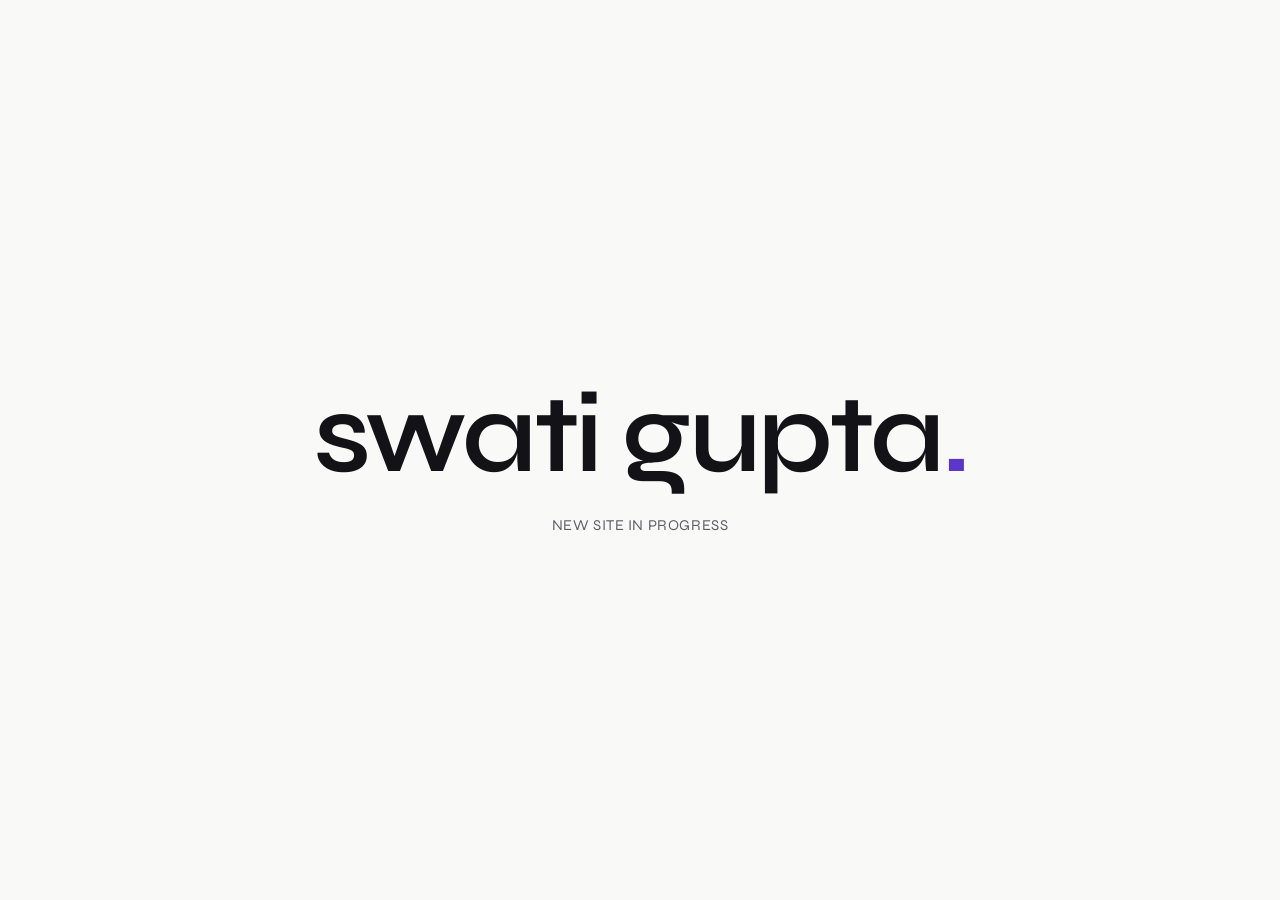
==== index.html @ a2ec3853 "Placeholder page and README Co-Authored-By: Claude Opus 5.5 <noreply@anthropic.com>" ====
<!doctype html>
<html lang="en">
<head>
<meta charset="utf-8">
<meta name="viewport" content="width=device-width,initial-scale=1">
<title>Swati Gupta</title>
<meta name="description" content="Swati Gupta: technical product marketer in New York. New site in progress.">
<link rel="preconnect" href="https://fonts.googleapis.com">
<link rel="stylesheet" href="https://fonts.googleapis.com/css2?family=Syne:wght@500;600&display=swap">
<style>
  :root { --paper: #F9F9F8; --ink: #131216; --accent: #5B36C9; --soft: #5F5D66 }
  @media (prefers-color-scheme: dark) { :root { --paper: #131216; --ink: #F3F2F6; --soft: #A9A6B3; --accent: #9C82F0 } }
  * { box-sizing: border-box }
  body { margin: 0; min-height: 100svh; display: grid; place-items: center; background: var(--paper); color: var(--ink); font-family: "Syne", "Helvetica Neue", Arial, sans-serif; padding: 16px }
  main { text-align: center }
  h1 { margin: 0; font-size: clamp(44px, 10vw, 112px); font-weight: 600; letter-spacing: -.03em; text-transform: lowercase }
  h1 span { color: var(--accent) }
  p { margin: 14px 0 0; color: var(--soft); font-size: 15px; letter-spacing: .04em; text-transform: uppercase }
</style>
</head>
<body>
<main>
  <h1>swati gupta<span>.</span></h1>
  <p>New site in progress</p>
</main>
</body>
</html>
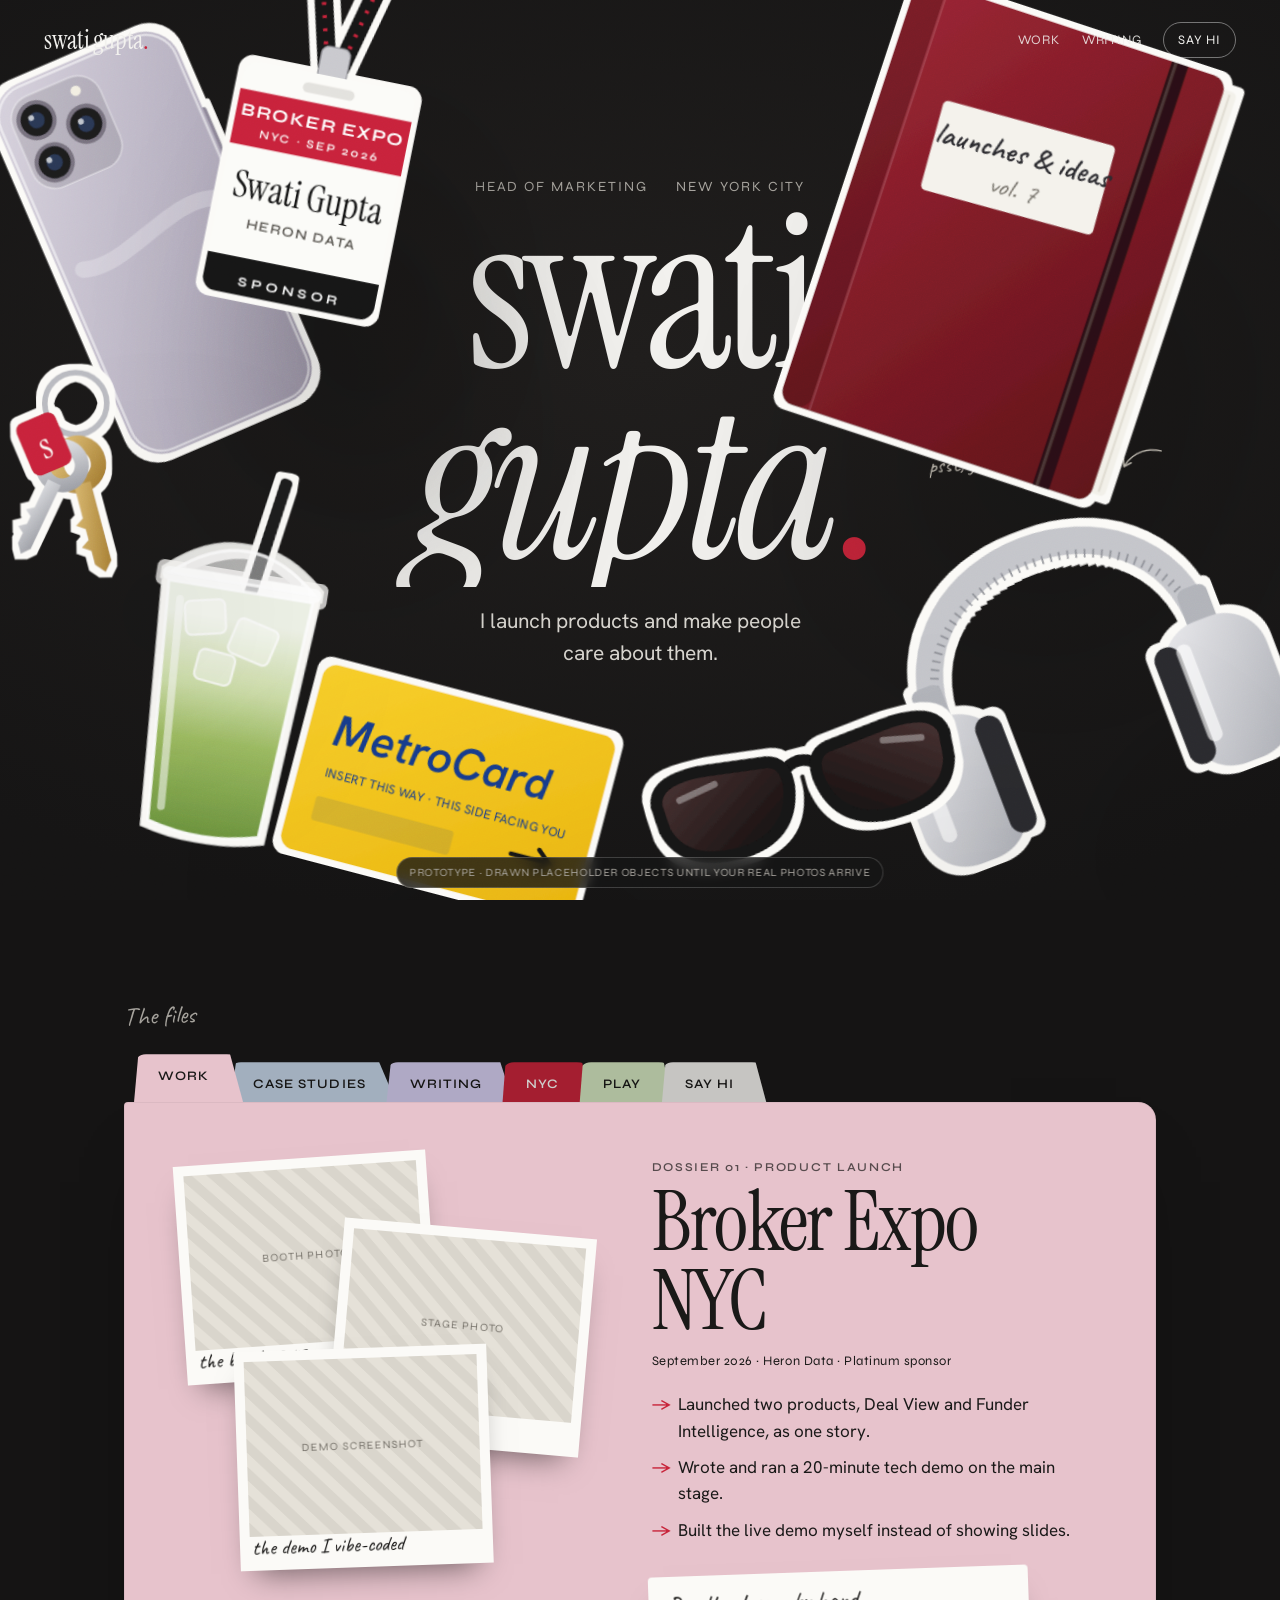
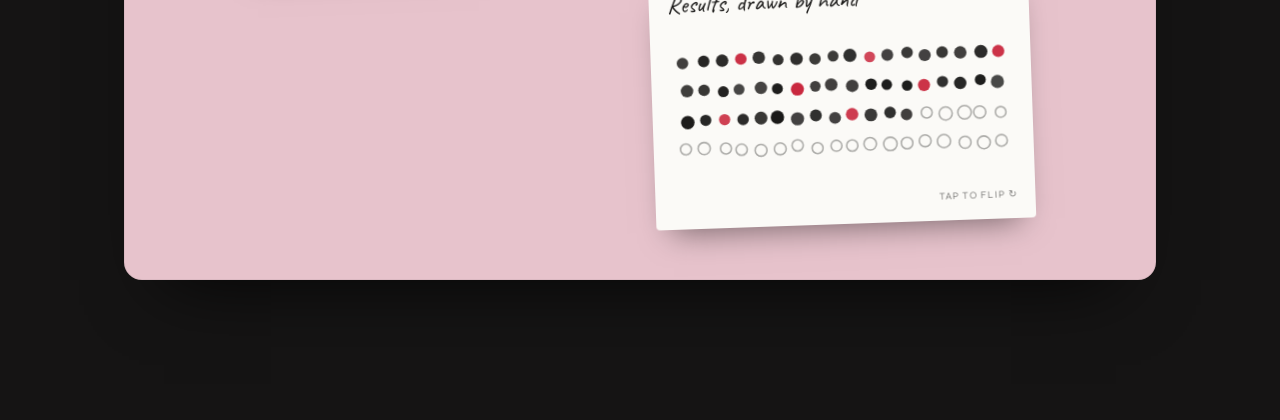
==== commit 6791ab4e: "Prototype: draggable desk of objects and folder-tab sections Co-Authored-By: Claude Opus 5.5 <norepl" ====
--- a/index.html
+++ b/index.html
@@ -2,26 +2,301 @@
 <html lang="en">
 <head>
 <meta charset="utf-8">
-<meta name="viewport" content="width=device-width,initial-scale=1">
+<meta name="viewport" content="width=device-width,initial-scale=1,viewport-fit=cover">
 <title>Swati Gupta</title>
-<meta name="description" content="Swati Gupta: technical product marketer in New York. New site in progress.">
+<meta name="description" content="Swati Gupta: Head of Marketing & Product Marketing at Heron Data, in New York.">
+<meta name="theme-color" content="#151414">
 <link rel="preconnect" href="https://fonts.googleapis.com">
-<link rel="stylesheet" href="https://fonts.googleapis.com/css2?family=Syne:wght@500;600&display=swap">
-<style>
-  :root { --paper: #F9F9F8; --ink: #131216; --accent: #5B36C9; --soft: #5F5D66 }
-  @media (prefers-color-scheme: dark) { :root { --paper: #131216; --ink: #F3F2F6; --soft: #A9A6B3; --accent: #9C82F0 } }
-  * { box-sizing: border-box }
-  body { margin: 0; min-height: 100svh; display: grid; place-items: center; background: var(--paper); color: var(--ink); font-family: "Syne", "Helvetica Neue", Arial, sans-serif; padding: 16px }
-  main { text-align: center }
-  h1 { margin: 0; font-size: clamp(44px, 10vw, 112px); font-weight: 600; letter-spacing: -.03em; text-transform: lowercase }
-  h1 span { color: var(--accent) }
-  p { margin: 14px 0 0; color: var(--soft); font-size: 15px; letter-spacing: .04em; text-transform: uppercase }
-</style>
+<link rel="preconnect" href="https://fonts.gstatic.com" crossorigin>
+<link rel="stylesheet" href="https://fonts.googleapis.com/css2?family=Instrument+Serif:ital@0;1&family=Syne:wght@500;600;700&family=Caveat:wght@500;600&family=Hanken+Grotesk:wght@400;500;600&display=swap">
+<link rel="stylesheet" href="css/site.css">
 </head>
 <body>
+
+<!-- Shared sticker outline: dilates each object's silhouette into a white border -->
+<svg width="0" height="0" style="position:absolute" aria-hidden="true">
+  <filter id="sticker" x="-15%" y="-15%" width="130%" height="130%">
+    <feMorphology in="SourceAlpha" operator="dilate" radius="4" result="grown"/>
+    <feFlood flood-color="#fbfaf7"/>
+    <feComposite in2="grown" operator="in" result="outline"/>
+    <feMerge><feMergeNode in="outline"/><feMergeNode in="SourceGraphic"/></feMerge>
+  </filter>
+</svg>
+
+<p class="proto">Prototype · drawn placeholder objects until your real photos arrive</p>
+
+<header class="top">
+  <a class="mark" href="#desk">swati gupta<span>.</span></a>
+  <nav>
+    <a href="#files" data-open="work">Work</a>
+    <a href="#files" data-open="writing">Writing</a>
+    <a href="#files" data-open="hi" class="pill">Say hi</a>
+  </nav>
+</header>
+
 <main>
-  <h1>swati gupta<span>.</span></h1>
-  <p>New site in progress</p>
+<section id="desk" class="desk" aria-label="Intro">
+  <div class="title">
+    <p class="kicker"><span>Head of Marketing</span><span>New York City</span></p>
+    <h1><span class="ln"><span>swati</span></span><span class="ln"><span>gupta<i>.</i></span></span></h1>
+    <p class="line">I launch products and make people care about them.</p>
+  </div>
+
+  <p class="hint" aria-hidden="true">psst, you can move things
+    <svg viewBox="0 0 60 40" width="46" height="30"><path d="M4 6 C 20 4, 40 10, 50 30" fill="none" stroke="currentColor" stroke-width="2" stroke-linecap="round"/><path d="M42 26 L51 32 L53 21" fill="none" stroke="currentColor" stroke-width="2" stroke-linecap="round" stroke-linejoin="round"/></svg>
+  </p>
+
+  <!-- Objects. data-d / data-m = rest position (% of desk) on desktop / phone, data-r = resting angle, data-z = parallax depth -->
+  <figure class="obj" style="--w:118px" data-d="12,27" data-m="15,21" data-r="-12" data-z=".9" data-label="camera roll: 80% booth photos">
+    <svg viewBox="-8 -8 136 260" role="img" aria-label="iPhone">
+      <defs>
+        <linearGradient id="gPhone" x1="0" y1="0" x2="1" y2="1"><stop offset="0" stop-color="#d8d3de"/><stop offset=".55" stop-color="#b9b3c3"/><stop offset="1" stop-color="#9d96a8"/></linearGradient>
+      </defs>
+      <g filter="url(#sticker)">
+        <rect x="118" y="58" width="4" height="34" rx="2" fill="#8d8698"/>
+        <rect width="120" height="244" rx="22" fill="url(#gPhone)"/>
+        <rect x="2" y="2" width="116" height="240" rx="20" fill="none" stroke="rgba(255,255,255,.55)" stroke-width="1.5"/>
+        <rect x="9" y="9" width="58" height="60" rx="15" fill="rgba(0,0,0,.1)" stroke="rgba(255,255,255,.4)"/>
+        <g fill="#1b1a1f" stroke="#78727f" stroke-width="2.5">
+          <circle cx="24" cy="25" r="11"/><circle cx="24" cy="53" r="11"/><circle cx="51" cy="39" r="11"/>
+        </g>
+        <g fill="#2b3955"><circle cx="24" cy="25" r="5"/><circle cx="24" cy="53" r="5"/><circle cx="51" cy="39" r="5"/></g>
+        <g fill="rgba(255,255,255,.7)"><circle cx="21.5" cy="22.5" r="1.8"/><circle cx="21.5" cy="50.5" r="1.8"/><circle cx="48.5" cy="36.5" r="1.8"/></g>
+        <circle cx="53" cy="18" r="3.2" fill="#f2eee2"/>
+        <path d="M14 120 C 40 130, 80 100, 106 112" stroke="rgba(255,255,255,.25)" stroke-width="10" fill="none" stroke-linecap="round"/>
+      </g>
+    </svg>
+  </figure>
+
+  <figure class="obj" style="--w:132px" data-d="25,15" data-m="47,12" data-r="-5" data-z=".6" data-label="Broker Expo NYC, Sep 2026">
+    <svg viewBox="-8 -8 156 266" role="img" aria-label="Conference badge">
+      <defs><clipPath id="cCard"><rect x="10" y="84" width="120" height="160" rx="10"/></clipPath></defs>
+      <g filter="url(#sticker)">
+        <path d="M46 0 L64 72 M94 0 L76 72" stroke="#161616" stroke-width="13" stroke-linecap="square"/>
+        <path d="M46 0 L64 72 M94 0 L76 72" stroke="#C8243A" stroke-width="3" stroke-dasharray="2 7"/>
+        <rect x="60" y="64" width="20" height="24" rx="5" fill="#c9c9ce" stroke="#9a9aa0"/>
+        <rect x="10" y="84" width="120" height="160" rx="10" fill="#fbfbf8"/>
+        <g clip-path="url(#cCard)">
+          <rect x="10" y="104" width="120" height="38" fill="#C8243A"/>
+          <rect x="10" y="218" width="120" height="26" fill="#161616"/>
+        </g>
+        <rect x="52" y="91" width="36" height="7" rx="3.5" fill="#e3e2de"/>
+        <text x="70" y="121" text-anchor="middle" font-family="Syne, sans-serif" font-weight="700" font-size="12" fill="#fff" letter-spacing="1">BROKER EXPO</text>
+        <text x="70" y="134" text-anchor="middle" font-family="Syne, sans-serif" font-weight="600" font-size="8" fill="#fff" letter-spacing="1.5">NYC · SEP 2026</text>
+        <text x="70" y="176" text-anchor="middle" font-family="Instrument Serif, serif" font-size="25" fill="#161616">Swati Gupta</text>
+        <text x="70" y="196" text-anchor="middle" font-family="Syne, sans-serif" font-weight="600" font-size="9.5" fill="#55524d" letter-spacing="1">HERON DATA</text>
+        <text x="70" y="235" text-anchor="middle" font-family="Syne, sans-serif" font-weight="700" font-size="9" fill="#fff" letter-spacing="3">SPONSOR</text>
+      </g>
+    </svg>
+  </figure>
+
+  <figure class="obj" style="--w:200px" data-d="79,27" data-m="83,24" data-r="8" data-z=".75" data-label="journal: where every launch starts">
+    <svg viewBox="-8 -8 216 276" role="img" aria-label="Journal">
+      <defs>
+        <linearGradient id="gJournal" x1="0" y1="0" x2="1" y2="1"><stop offset="0" stop-color="#9a2433"/><stop offset="1" stop-color="#5f1219"/></linearGradient>
+      </defs>
+      <g filter="url(#sticker)">
+        <rect x="182" y="6" width="16" height="248" rx="3" fill="#f3f1ea"/>
+        <g stroke="#dcd8cd" stroke-width="1"><path d="M186 8 V252 M190 8 V252 M194 8 V252"/></g>
+        <rect width="190" height="260" rx="8" fill="url(#gJournal)"/>
+        <rect width="18" height="260" rx="8" fill="rgba(0,0,0,.2)"/>
+        <rect x="18" y="0" width="1.5" height="260" fill="rgba(255,255,255,.12)"/>
+        <rect x="156" y="0" width="10" height="260" fill="#2a1013"/>
+        <rect x="157.5" y="0" width="2" height="260" fill="rgba(255,255,255,.15)"/>
+        <g transform="rotate(-3 92 86)">
+          <rect x="38" y="60" width="104" height="54" rx="3" fill="#f4f2ec"/>
+          <text x="90" y="84" text-anchor="middle" font-family="Caveat, cursive" font-weight="600" font-size="18" fill="#2b2a2f">launches &amp; ideas</text>
+          <text x="90" y="104" text-anchor="middle" font-family="Caveat, cursive" font-size="16" fill="#77736b">vol. 7</text>
+        </g>
+      </g>
+    </svg>
+  </figure>
+
+  <figure class="obj" style="--w:220px" data-d="83,72" data-m="80,83" data-r="-7" data-z=".5" data-label="podcasts on the walk to SoHo">
+    <svg viewBox="-8 -8 246 226" role="img" aria-label="Headphones">
+      <defs>
+        <linearGradient id="gCup" x1="0" y1="0" x2="1" y2="1"><stop offset="0" stop-color="#ececef"/><stop offset="1" stop-color="#a9abb2"/></linearGradient>
+      </defs>
+      <g filter="url(#sticker)">
+        <path d="M32 122 C 30 18, 198 18, 196 122" stroke="#c4c5ca" stroke-width="16" fill="none" stroke-linecap="round"/>
+        <path d="M34 120 C 34 30, 194 30, 194 120" stroke="#8e9097" stroke-width="5" fill="none" stroke-dasharray="1 4"/>
+        <rect x="22" y="98" width="18" height="30" rx="5" fill="#b1b3b9"/>
+        <rect x="188" y="98" width="18" height="30" rx="5" fill="#b1b3b9"/>
+        <rect x="0" y="118" width="62" height="88" rx="26" fill="url(#gCup)"/>
+        <rect x="166" y="118" width="62" height="88" rx="26" fill="url(#gCup)"/>
+        <rect x="50" y="126" width="16" height="72" rx="8" fill="#2b2b2f"/>
+        <rect x="162" y="126" width="16" height="72" rx="8" fill="#2b2b2f"/>
+        <rect x="10" y="128" width="9" height="60" rx="4.5" fill="rgba(255,255,255,.65)"/>
+        <rect x="176" y="128" width="9" height="60" rx="4.5" fill="rgba(255,255,255,.65)"/>
+      </g>
+    </svg>
+  </figure>
+
+  <figure class="obj" style="--w:104px" data-d="18,73" data-m="28,79" data-r="6" data-z="1" data-label="fuel. non-negotiable.">
+    <svg viewBox="-8 -8 126 256" role="img" aria-label="Iced matcha">
+      <defs>
+        <linearGradient id="gMatcha" x1="0" y1="0" x2="0" y2="1"><stop offset=".12" stop-color="#eef2e6"/><stop offset=".4" stop-color="#c9dba0"/><stop offset=".62" stop-color="#93b552"/><stop offset="1" stop-color="#5e8a2c"/></linearGradient>
+      </defs>
+      <g filter="url(#sticker)">
+        <rect x="60" y="0" width="8" height="120" rx="3" fill="#1c1c1e" transform="rotate(9 64 60)"/>
+        <path d="M8 72 Q55 30 102 72 Z" fill="rgba(255,255,255,.42)" stroke="rgba(255,255,255,.85)" stroke-width="2"/>
+        <rect x="3" y="68" width="104" height="9" rx="4.5" fill="rgba(255,255,255,.75)"/>
+        <path d="M8 77 L19 232 Q55 242 91 232 L102 77 Z" fill="url(#gMatcha)"/>
+        <g fill="rgba(255,255,255,.42)" stroke="rgba(255,255,255,.8)" stroke-width="1.5">
+          <rect x="22" y="86" width="26" height="22" rx="4" transform="rotate(-12 35 97)"/>
+          <rect x="54" y="96" width="28" height="24" rx="4" transform="rotate(14 68 108)"/>
+          <rect x="34" y="118" width="24" height="20" rx="4" transform="rotate(6 46 128)"/>
+        </g>
+        <path d="M8 77 L19 232 Q55 242 91 232 L102 77 Z" fill="rgba(255,255,255,.08)" stroke="rgba(255,255,255,.9)" stroke-width="2"/>
+        <path d="M17 88 L26 222" stroke="rgba(255,255,255,.55)" stroke-width="5" stroke-linecap="round"/>
+      </g>
+    </svg>
+  </figure>
+
+  <figure class="obj" style="--w:168px" data-d="35,88" data-m="52,90" data-r="13" data-z=".7" data-label="downtown radius only">
+    <svg viewBox="-8 -8 186 123" role="img" aria-label="MetroCard">
+      <defs><linearGradient id="gMetro" x1="0" y1="0" x2="1" y2="1"><stop offset="0" stop-color="#f8cf2a"/><stop offset="1" stop-color="#e9b40f"/></linearGradient></defs>
+      <g filter="url(#sticker)">
+        <rect width="170" height="107" rx="8" fill="url(#gMetro)"/>
+        <text x="14" y="44" font-family="Hanken Grotesk, Arial, sans-serif" font-weight="600" font-style="italic" font-size="25" fill="#123a8c">MetroCard</text>
+        <text x="15" y="62" font-family="Hanken Grotesk, Arial, sans-serif" font-size="7" fill="#123a8c" letter-spacing=".2">INSERT THIS WAY · THIS SIDE FACING YOU</text>
+        <path d="M128 78 h22 l-7 -6 M150 78 l-7 6" stroke="#161616" stroke-width="2.5" fill="none" stroke-linecap="round"/>
+        <rect x="14" y="74" width="80" height="14" rx="2" fill="rgba(18,58,140,.12)"/>
+      </g>
+    </svg>
+  </figure>
+
+  <figure class="obj" style="--w:178px" data-d="63,88" data-m="76,71" data-r="-9" data-z=".85" data-label="for 8am conference load-in">
+    <svg viewBox="-8 -8 206 88" role="img" aria-label="Sunglasses">
+      <defs><linearGradient id="gLens" x1="0" y1="0" x2="1" y2="1"><stop offset="0" stop-color="#4a3434"/><stop offset="1" stop-color="#0f0b0b"/></linearGradient></defs>
+      <g filter="url(#sticker)">
+        <path d="M84 22 Q95 12 106 22" stroke="#121212" stroke-width="7" fill="none"/>
+        <g id="lensL">
+          <path d="M8 22 Q10 6 42 9 L76 13 Q88 15 86 31 Q81 60 49 61 Q15 61 9 37 Z" fill="url(#gLens)" stroke="#121212" stroke-width="7" stroke-linejoin="round"/>
+          <path d="M22 22 L44 18" stroke="rgba(255,255,255,.35)" stroke-width="4" stroke-linecap="round"/>
+        </g>
+        <use href="#lensL" transform="translate(190 0) scale(-1 1)"/>
+      </g>
+    </svg>
+  </figure>
+
+  <figure class="obj" style="--w:92px" data-d="6,53" data-m="10,62" data-r="18" data-z=".65" data-label="always lost, always found">
+    <svg viewBox="-8 -8 116 176" role="img" aria-label="Keys">
+      <defs>
+        <linearGradient id="gBrass" x1="0" y1="0" x2="1" y2="1"><stop offset="0" stop-color="#e2c27a"/><stop offset="1" stop-color="#a57d32"/></linearGradient>
+        <linearGradient id="gSilver" x1="0" y1="0" x2="1" y2="1"><stop offset="0" stop-color="#e6e7ea"/><stop offset="1" stop-color="#9a9ca3"/></linearGradient>
+      </defs>
+      <g filter="url(#sticker)">
+        <circle cx="50" cy="28" r="22" fill="none" stroke="#b9bac0" stroke-width="4"/>
+        <g transform="rotate(-14 50 28)">
+          <circle cx="40" cy="70" r="15" fill="none" stroke="url(#gBrass)" stroke-width="11"/>
+          <path d="M34 84 h12 v58 l-6 7 -6 -7 v-10 l-6 -4 6 -4 v-8 l-6 -4 6 -4 Z" fill="url(#gBrass)"/>
+        </g>
+        <g transform="rotate(26 50 28)">
+          <circle cx="60" cy="72" r="14" fill="none" stroke="url(#gSilver)" stroke-width="10"/>
+          <path d="M55 85 h10 v50 l-5 6 -5 -6 v-8 l-5 -3 5 -4 v-6 l-5 -3 5 -4 Z" fill="url(#gSilver)"/>
+        </g>
+        <g transform="rotate(-22 30 40)">
+          <rect x="6" y="34" width="30" height="40" rx="6" fill="#C8243A"/>
+          <text x="21" y="64" text-anchor="middle" font-family="Instrument Serif, serif" font-size="26" fill="#fbfaf7">s</text>
+        </g>
+      </g>
+    </svg>
+  </figure>
+</section>
+
+<section id="files" class="files" aria-label="Work and more">
+  <div class="wrap">
+    <p class="files-kicker">The files</p>
+    <div class="tabs" role="tablist" aria-label="Sections">
+      <button role="tab" id="t-work" aria-controls="p-work" aria-selected="true" data-tab="work" style="--c:#E7C3CC">Work</button>
+      <button role="tab" id="t-cases" aria-controls="p-cases" aria-selected="false" data-tab="cases" style="--c:#C6D6E8">Case studies</button>
+      <button role="tab" id="t-writing" aria-controls="p-writing" aria-selected="false" data-tab="writing" style="--c:#D6CEF0">Writing</button>
+      <button role="tab" id="t-nyc" aria-controls="p-nyc" aria-selected="false" data-tab="nyc" style="--c:#C8243A;--t:#fbfaf7">NYC</button>
+      <button role="tab" id="t-play" aria-controls="p-play" aria-selected="false" data-tab="play" style="--c:#D3E5BF">Play</button>
+      <button role="tab" id="t-hi" aria-controls="p-hi" aria-selected="false" data-tab="hi" style="--c:#F1F0EC">Say hi</button>
+    </div>
+
+    <div class="folder" id="folder">
+      <article role="tabpanel" id="p-work" aria-labelledby="t-work" class="panel">
+        <div class="dossier">
+          <div class="polaroids">
+            <figure class="pol" style="--r:-4deg"><div class="ph">booth photo</div><figcaption>the booth, 8:47am</figcaption></figure>
+            <figure class="pol" style="--r:5deg"><div class="ph">stage photo</div><figcaption>20 minutes on stage</figcaption></figure>
+            <figure class="pol" style="--r:-2deg"><div class="ph">demo screenshot</div><figcaption>the demo I vibe-coded</figcaption></figure>
+          </div>
+          <div class="brief">
+            <p class="tagline">Dossier 01 · Product launch</p>
+            <h2>Broker Expo NYC</h2>
+            <p class="meta">September 2026 · Heron Data · Platinum sponsor</p>
+            <ul>
+              <li>Launched two products, Deal View and Funder Intelligence, as one story.</li>
+              <li>Wrote and ran a 20-minute tech demo on the main stage.</li>
+              <li>Built the live demo myself instead of showing slides.</li>
+            </ul>
+            <button class="postcard" aria-label="Flip the results postcard">
+              <span class="pc-in">
+                <span class="pc-face pc-front">
+                  <span class="pc-title">Results, drawn by hand</span>
+                  <svg viewBox="0 0 220 90" class="dots" aria-hidden="true"></svg>
+                  <span class="pc-flip">tap to flip ↻</span>
+                </span>
+                <span class="pc-face pc-back">
+                  <span class="pc-title">Legend</span>
+                  <span class="pc-copy">Each dot is one demo booked at the booth. Real numbers go here once Heron approves them (TK).</span>
+                </span>
+              </span>
+            </button>
+          </div>
+        </div>
+      </article>
+
+      <article role="tabpanel" id="p-cases" aria-labelledby="t-cases" class="panel" hidden>
+        <p class="tagline">Customer stories I wrote</p>
+        <h2>Case studies</h2>
+        <div class="cards">
+          <a class="card" href="#" aria-disabled="true"><span class="no">01</span><b>Customer TK</b><span>Headline result TK</span><em>read →</em></a>
+          <a class="card" href="#" aria-disabled="true"><span class="no">02</span><b>Customer TK</b><span>Headline result TK</span><em>read →</em></a>
+          <a class="card" href="#" aria-disabled="true"><span class="no">03</span><b>Customer TK</b><span>Headline result TK</span><em>read →</em></a>
+        </div>
+      </article>
+
+      <article role="tabpanel" id="p-writing" aria-labelledby="t-writing" class="panel" hidden>
+        <p class="tagline">Substack</p>
+        <h2>Notes from building a brand from zero</h2>
+        <p class="lede">Latest posts from swatiii.substack.com will load here automatically.</p>
+        <a class="btn" href="https://swatiii.substack.com" target="_blank" rel="noopener">Read on Substack →</a>
+      </article>
+
+      <article role="tabpanel" id="p-nyc" aria-labelledby="t-nyc" class="panel" hidden>
+        <p class="tagline">Personal texture</p>
+        <h2>My downtown, mapped</h2>
+        <p class="lede">An illustrated map of my favorite coffee and food spots goes here. Waiting on the list.</p>
+      </article>
+
+      <article role="tabpanel" id="p-play" aria-labelledby="t-play" class="panel" hidden>
+        <p class="tagline">Mini game</p>
+        <h2>Matcha Run</h2>
+        <p class="lede">Catch the matcha. Dodge "synergy," "leverage," pigeons, and the occasional em-dash. Coming next.</p>
+      </article>
+
+      <article role="tabpanel" id="p-hi" aria-labelledby="t-hi" class="panel" hidden>
+        <p class="tagline">Contact</p>
+        <h2>Say hi</h2>
+        <p class="lede">Hiring a Head of Marketing, or want to talk launches, brand, or NYC coffee? Email me.</p>
+        <p class="links">
+          <a class="btn" href="mailto:gupta71swati@gmail.com">gupta71swati@gmail.com</a>
+          <a href="https://www.linkedin.com/in/swati-gupta1" target="_blank" rel="noopener">LinkedIn</a>
+          <a href="https://swatiii.substack.com" target="_blank" rel="noopener">Substack</a>
+          <a href="https://x.com/swatiiidotcom" target="_blank" rel="noopener">X</a>
+        </p>
+      </article>
+    </div>
+  </div>
+</section>
 </main>
+
+<script src="js/desk.js"></script>
+<script src="js/files.js"></script>
 </body>
 </html>
--- a/css/site.css
+++ b/css/site.css
@@ -0,0 +1,135 @@
+/* swatigupta.info: the desk (objects you can move) + the files (folder-tab sections) */
+:root {
+  --desk: #151414;
+  --ink: #f2f1ee;
+  --muted: #a5a29c;
+  --paper: #f4f3ef;
+  --type: #1a1918;
+  --cherry: #c8243a;
+  --serif: "Instrument Serif", "Times New Roman", serif;
+  --caps: "Syne", "Helvetica Neue", Arial, sans-serif;
+  --hand: "Caveat", "Comic Sans MS", cursive;
+  --text: "Hanken Grotesk", "Helvetica Neue", Arial, sans-serif;
+  --k: 1; /* object scale; smaller on phones */
+  color-scheme: dark;
+}
+@media (max-width: 760px) { :root { --k: .62 } }
+
+* { box-sizing: border-box }
+html { scroll-behavior: smooth }
+body { margin: 0; background: var(--desk); color: var(--ink); font-family: var(--text); font-size: 17px; line-height: 1.55; -webkit-font-smoothing: antialiased; overflow-x: hidden }
+a { color: inherit }
+
+/* paper grain over everything */
+body::after { content: ""; position: fixed; inset: 0; pointer-events: none; z-index: 100; opacity: .09; mix-blend-mode: overlay;
+  background-image: url("data:image/svg+xml;utf8,<svg xmlns='http://www.w3.org/2000/svg' width='160' height='160'><filter id='n'><feTurbulence type='fractalNoise' baseFrequency='.85' numOctaves='3' stitchTiles='stitch'/></filter><rect width='100%' height='100%' filter='url(%23n)'/></svg>") }
+
+.proto { position: fixed; left: 50%; bottom: calc(12px + env(safe-area-inset-bottom, 0px)); transform: translateX(-50%); z-index: 60; margin: 0; font-family: var(--caps); font-size: 11px; letter-spacing: .06em; text-transform: uppercase; background: rgba(21,20,20,.8); border: 1px solid rgba(255,255,255,.18); padding: 6px 12px; border-radius: 999px; color: var(--muted); white-space: nowrap; backdrop-filter: blur(6px) }
+
+/* ---------- header ---------- */
+.top { position: absolute; top: 0; left: 0; right: 0; z-index: 30; display: flex; justify-content: space-between; align-items: center; padding: 20px clamp(16px, 4vw, 44px); pointer-events: none }
+.top > * { pointer-events: auto }
+.mark { font-family: var(--serif); font-size: 26px; text-decoration: none; letter-spacing: -.01em }
+.mark span, h1 i { color: var(--cherry); font-style: normal }
+.top nav { display: flex; gap: 22px; align-items: center; font-family: var(--caps); font-size: 13px; letter-spacing: .06em; text-transform: uppercase }
+.top nav a { text-decoration: none; opacity: .85 }
+.top nav a:hover { opacity: 1 }
+.top nav a.pill { border: 1px solid rgba(255,255,255,.4); padding: 7px 14px; border-radius: 999px; opacity: 1 }
+.top nav a.pill:hover { background: var(--ink); color: var(--desk) }
+@media (max-width: 560px) { .top nav a:not(.pill) { display: none } }
+
+/* ---------- the desk ---------- */
+.desk { position: relative; height: 100vh; height: 100svh; min-height: 600px; overflow: hidden; touch-action: pan-y;
+  background: radial-gradient(120% 90% at 50% 40%, #1f1d1c 0%, var(--desk) 70%) }
+.title { position: absolute; left: 50%; top: 47%; transform: translate(-50%, -50%); text-align: center; width: min(92vw, 1100px); pointer-events: none; z-index: 1 }
+.kicker { display: flex; justify-content: center; gap: 28px; margin: 0 0 6px; font-family: var(--caps); font-size: clamp(11px, 1.2vw, 14px); letter-spacing: .14em; text-transform: uppercase; color: var(--muted) }
+h1 { margin: 0; font-family: var(--serif); font-weight: 400; font-size: clamp(84px, 17vw, 250px); line-height: .82; letter-spacing: -.035em }
+h1 .ln { display: block; overflow: hidden; padding: 0 .04em .06em }
+h1 .ln > span { display: inline-block; animation: rise 1.3s cubic-bezier(.16,1,.3,1) both }
+h1 .ln:nth-child(2) > span { animation-delay: .12s; font-style: italic }
+@keyframes rise { from { transform: translateY(105%) } to { transform: none } }
+.line { margin: 18px auto 0; max-width: 30ch; font-size: clamp(17px, 1.8vw, 21px); color: #d8d5cf; animation: fade 1s ease .7s both }
+@keyframes fade { from { opacity: 0; transform: translateY(8px) } to { opacity: 1; transform: none } }
+
+.hint { position: absolute; z-index: 2; right: clamp(16px, 9vw, 140px); top: 49%; margin: 0; font-family: var(--hand); font-size: 22px; color: #e9e3d6; display: flex; align-items: flex-start; gap: 4px; transform: rotate(-4deg); opacity: 0; transition: opacity .6s ease; pointer-events: none }
+.hint.on { opacity: .9 }
+.hint svg { transform: scaleX(-1) rotate(-10deg) translateY(10px) }
+@media (max-width: 760px) { .hint { right: auto; left: 42%; top: 66%; transform: translateX(-50%) rotate(-3deg) } .hint svg { display: none } }
+
+/* objects: JS sets transform + shadow vars every frame */
+.obj { position: absolute; left: 0; top: 0; margin: 0; width: calc(var(--w) * var(--k)); z-index: 5; cursor: grab; user-select: none; -webkit-user-select: none; touch-action: none; opacity: 0; will-change: transform;
+  --sx: 6px; --sy: 10px; --sb: 8px; --so: .45 }
+.obj.in { opacity: 1 }
+.obj.held { cursor: grabbing }
+.obj svg { display: block; width: 100%; height: auto; overflow: visible; filter: drop-shadow(var(--sx) var(--sy) var(--sb) rgba(0,0,0,var(--so))); transition: transform .35s cubic-bezier(.16,1,.3,1); transform: perspective(600px) rotateX(var(--tx, 0deg)) rotateY(var(--ty, 0deg)) }
+.obj:focus-visible { outline: 2px dashed var(--ink); outline-offset: 6px }
+.tag { position: absolute; left: 50%; bottom: 100%; margin-bottom: 6px; font-family: var(--hand); font-size: 21px; line-height: 1.1; color: var(--type); background: var(--paper); padding: 4px 10px 5px; border-radius: 3px; white-space: nowrap; pointer-events: none; opacity: 0; transform: translate(-50%, 6px) rotate(-3deg); transition: opacity .25s, transform .3s cubic-bezier(.16,1,.3,1); box-shadow: 0 6px 14px -6px rgba(0,0,0,.5) }
+.obj.show .tag { opacity: 1; transform: translate(-50%, 0) rotate(-3deg) }
+
+/* ---------- the files ---------- */
+.files { position: relative; padding: clamp(48px, 8vw, 96px) 0 clamp(90px, 12vw, 140px); background: var(--desk) }
+.wrap { max-width: 1120px; margin: 0 auto; padding-inline: clamp(16px, 4vw, 44px) }
+.files-kicker { margin: 0 0 18px; font-family: var(--hand); font-size: 26px; color: var(--muted); transform: rotate(-2deg); display: inline-block }
+
+.tabs { display: flex; gap: 0; padding-left: 10px; overflow-x: auto; scrollbar-width: none; position: relative; z-index: 2 }
+.tabs::-webkit-scrollbar { display: none }
+.tabs button { all: unset; cursor: pointer; flex: none; position: relative; margin-right: -14px; padding: 12px 34px 16px 24px; background: var(--c); color: var(--t, var(--type)); font-family: var(--caps); font-size: 13px; font-weight: 600; letter-spacing: .08em; text-transform: uppercase; border-radius: 12px 16px 0 0; clip-path: polygon(0 100%, 4% 0, 88% 0, 100% 100%); transform: translateY(8px); transition: transform .35s cubic-bezier(.16,1,.3,1), filter .2s; filter: brightness(.82) }
+.tabs button:hover { transform: translateY(2px); filter: brightness(.95) }
+.tabs button[aria-selected="true"] { transform: translateY(0); filter: none; z-index: 3 }
+.tabs button:focus-visible { outline: 2px dashed var(--ink); outline-offset: -6px }
+
+.folder { position: relative; background: var(--c, #E7C3CC); color: var(--t, var(--type)); border-radius: 4px 18px 18px 18px; padding: clamp(24px, 5vw, 56px); min-height: 460px; box-shadow: 0 40px 70px -40px rgba(0,0,0,.8), 0 0 0 1px rgba(0,0,0,.05) inset; transition: background .4s ease }
+.folder::before, .folder::after { content: ""; position: absolute; left: 12px; right: 12px; height: 18px; border-radius: 0 0 18px 18px; bottom: -10px; background: var(--c, #E7C3CC); filter: brightness(.7); z-index: -1 }
+.folder::after { left: 26px; right: 26px; bottom: -20px; filter: brightness(.5); z-index: -2 }
+.panel { animation: slide .5s cubic-bezier(.16,1,.3,1) both }
+@keyframes slide { from { opacity: 0; transform: translateY(18px) } to { opacity: 1; transform: none } }
+.tagline { margin: 0 0 6px; font-family: var(--caps); font-size: 12px; font-weight: 600; letter-spacing: .14em; text-transform: uppercase; opacity: .7 }
+.panel h2 { margin: 0; font-family: var(--serif); font-weight: 400; font-size: clamp(44px, 6.5vw, 84px); line-height: .95; letter-spacing: -.02em }
+.lede { max-width: 46ch; font-size: 19px; margin: 18px 0 0 }
+.btn { display: inline-block; margin-top: 22px; background: var(--type); color: var(--paper); text-decoration: none; font-weight: 600; padding: 12px 20px; border-radius: 999px; transition: transform .2s }
+.btn:hover { transform: translateY(-2px) }
+.links { display: flex; flex-wrap: wrap; gap: 10px 22px; align-items: center }
+.links a:not(.btn) { margin-top: 22px; font-weight: 600 }
+
+/* dossier */
+.dossier { display: grid; grid-template-columns: 1fr 1.1fr; gap: clamp(28px, 5vw, 64px); align-items: start }
+@media (max-width: 820px) { .dossier { grid-template-columns: 1fr } }
+.polaroids { position: relative; min-height: 380px }
+.pol { position: absolute; margin: 0; width: 62%; background: #fbfaf7; padding: 10px 10px 34px; box-shadow: 0 18px 30px -16px rgba(0,0,0,.55); transform: rotate(var(--r)); transition: transform .4s cubic-bezier(.16,1,.3,1) }
+.pol:nth-child(1) { left: 0; top: 0 }
+.pol:nth-child(2) { right: 0; top: 70px }
+.pol:nth-child(3) { left: 14%; top: 190px }
+.pol:hover { transform: rotate(0) scale(1.04); z-index: 3 }
+.pol .ph { aspect-ratio: 4/3; background: repeating-linear-gradient(45deg, #d9d5cc 0 10px, #e5e1d8 10px 20px); display: grid; place-items: center; font-family: var(--caps); font-size: 11px; letter-spacing: .1em; text-transform: uppercase; color: #77736b }
+.pol figcaption { position: absolute; left: 12px; bottom: 6px; font-family: var(--hand); font-size: 21px; color: var(--type) }
+.meta { margin: 10px 0 0; font-family: var(--caps); font-size: 13px; letter-spacing: .04em }
+.brief ul { margin: 20px 0 0; padding: 0; list-style: none; display: grid; gap: 10px }
+.brief li { padding-left: 26px; position: relative }
+.brief li::before { content: "→"; position: absolute; left: 0; color: var(--cherry); font-weight: 600 }
+
+/* flippable Dear Data postcard */
+.postcard { all: unset; cursor: pointer; display: block; margin-top: 28px; width: min(100%, 380px); aspect-ratio: 3/2; perspective: 900px; transform: rotate(-2deg) }
+.postcard:focus-visible { outline: 2px dashed var(--type); outline-offset: 6px }
+.pc-in { position: relative; display: block; width: 100%; height: 100%; transform-style: preserve-3d; transition: transform .8s cubic-bezier(.3,1.4,.4,1) }
+.postcard.flipped .pc-in { transform: rotateY(180deg) }
+.pc-face { position: absolute; inset: 0; backface-visibility: hidden; -webkit-backface-visibility: hidden; background: #fbfaf7; border-radius: 4px; padding: 16px 18px; display: flex; flex-direction: column; box-shadow: 0 18px 30px -16px rgba(0,0,0,.5); color: var(--type) }
+.pc-back { transform: rotateY(180deg); background-image: linear-gradient(90deg, transparent calc(50% - .5px), #d6d2c8 calc(50% - .5px), #d6d2c8 calc(50% + .5px), transparent calc(50% + .5px)) }
+.pc-title { font-family: var(--hand); font-size: 24px; line-height: 1 }
+.pc-copy { margin-top: 10px; max-width: 46%; font-family: var(--hand); font-size: 19px; line-height: 1.15 }
+.dots { flex: 1; width: 100%; margin-top: 6px }
+.pc-flip { align-self: flex-end; font-family: var(--caps); font-size: 10px; letter-spacing: .1em; text-transform: uppercase; opacity: .55 }
+
+/* case study cards */
+.cards { display: grid; grid-template-columns: repeat(3, 1fr); gap: 18px; margin-top: 30px }
+@media (max-width: 820px) { .cards { grid-template-columns: 1fr } }
+.card { background: #fbfaf7; color: var(--type); text-decoration: none; padding: 20px; border-radius: 4px; display: grid; gap: 6px; box-shadow: 0 16px 26px -18px rgba(0,0,0,.5); transition: transform .3s cubic-bezier(.16,1,.3,1) }
+.card:nth-child(odd) { transform: rotate(-1.2deg) } .card:nth-child(even) { transform: rotate(1deg) }
+.card:hover { transform: rotate(0) translateY(-4px) }
+.card .no { font-family: var(--caps); font-size: 11px; letter-spacing: .14em; opacity: .55 }
+.card b { font-family: var(--serif); font-weight: 400; font-size: 30px; line-height: 1 }
+.card em { font-family: var(--hand); font-style: normal; font-size: 20px; color: var(--cherry) }
+
+@media (prefers-reduced-motion: reduce) {
+  *, *::before, *::after { animation: none !important; transition: none !important }
+  html { scroll-behavior: auto }
+}
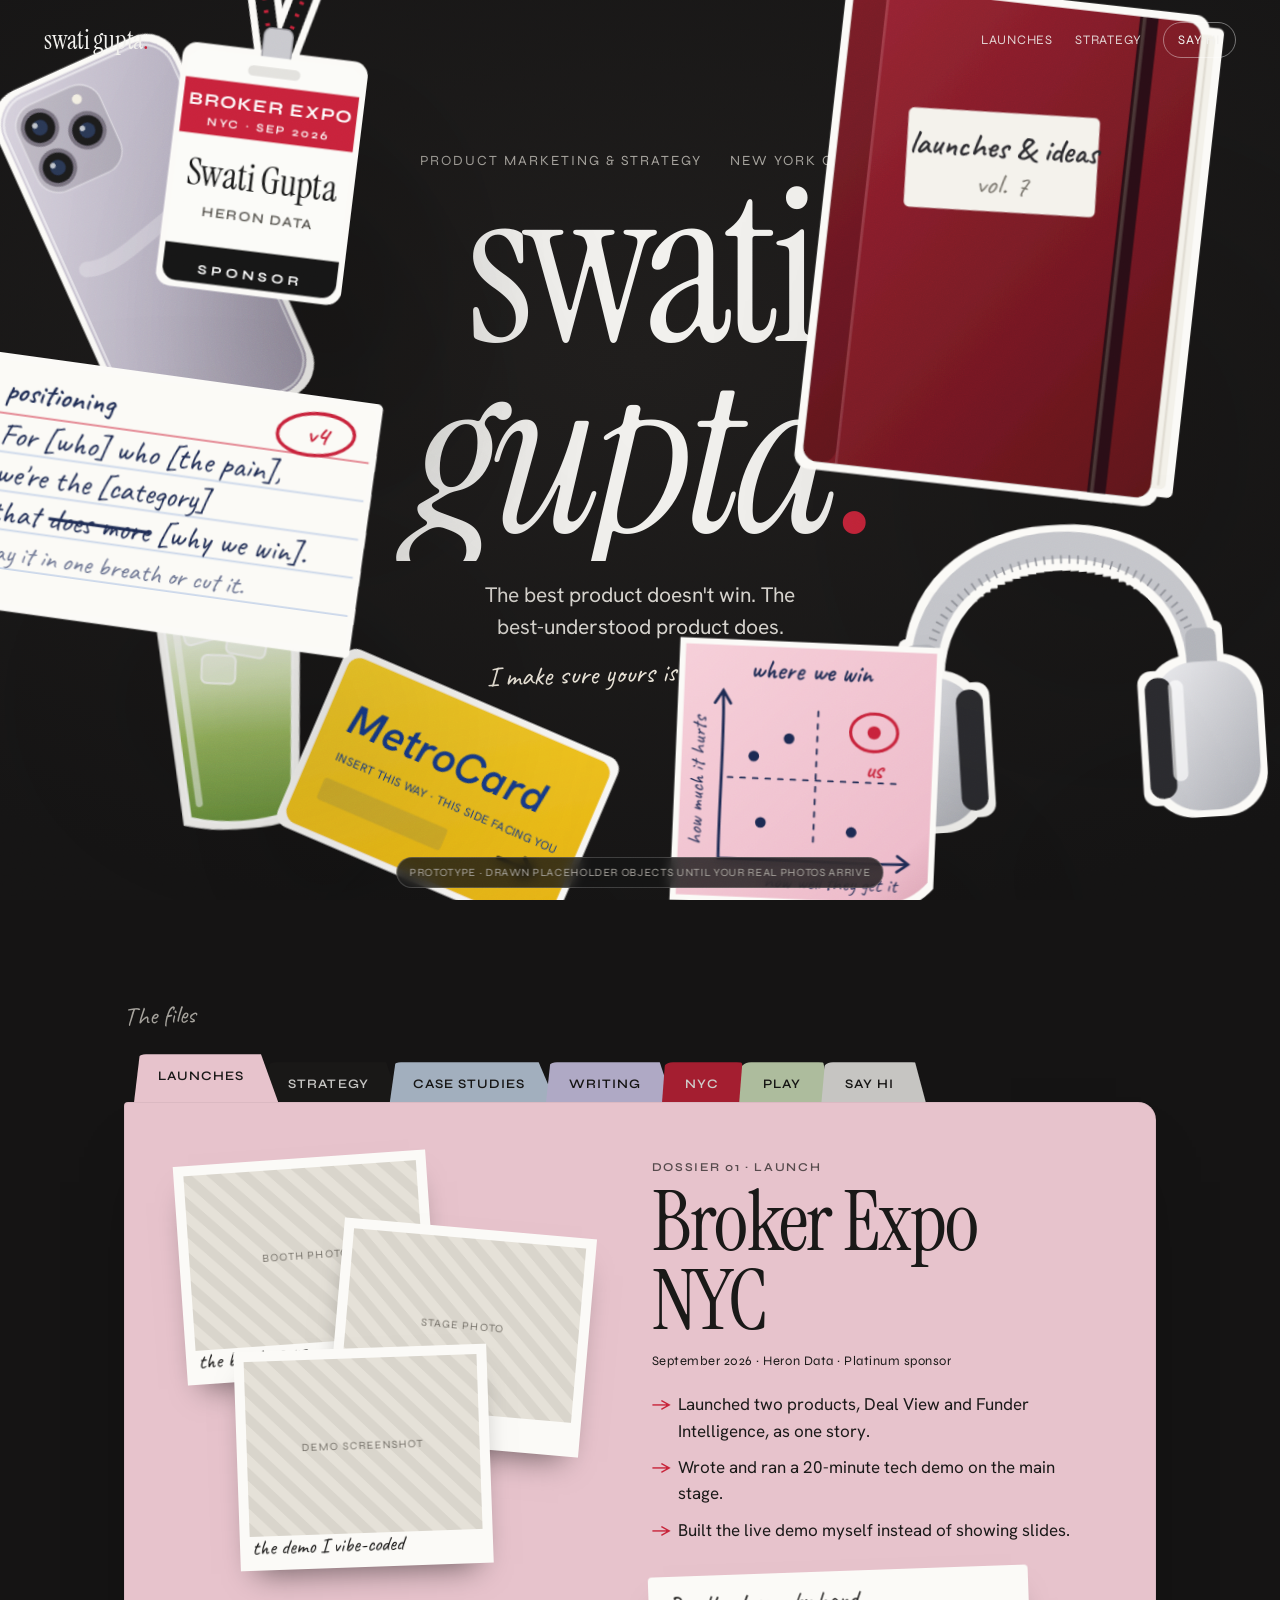
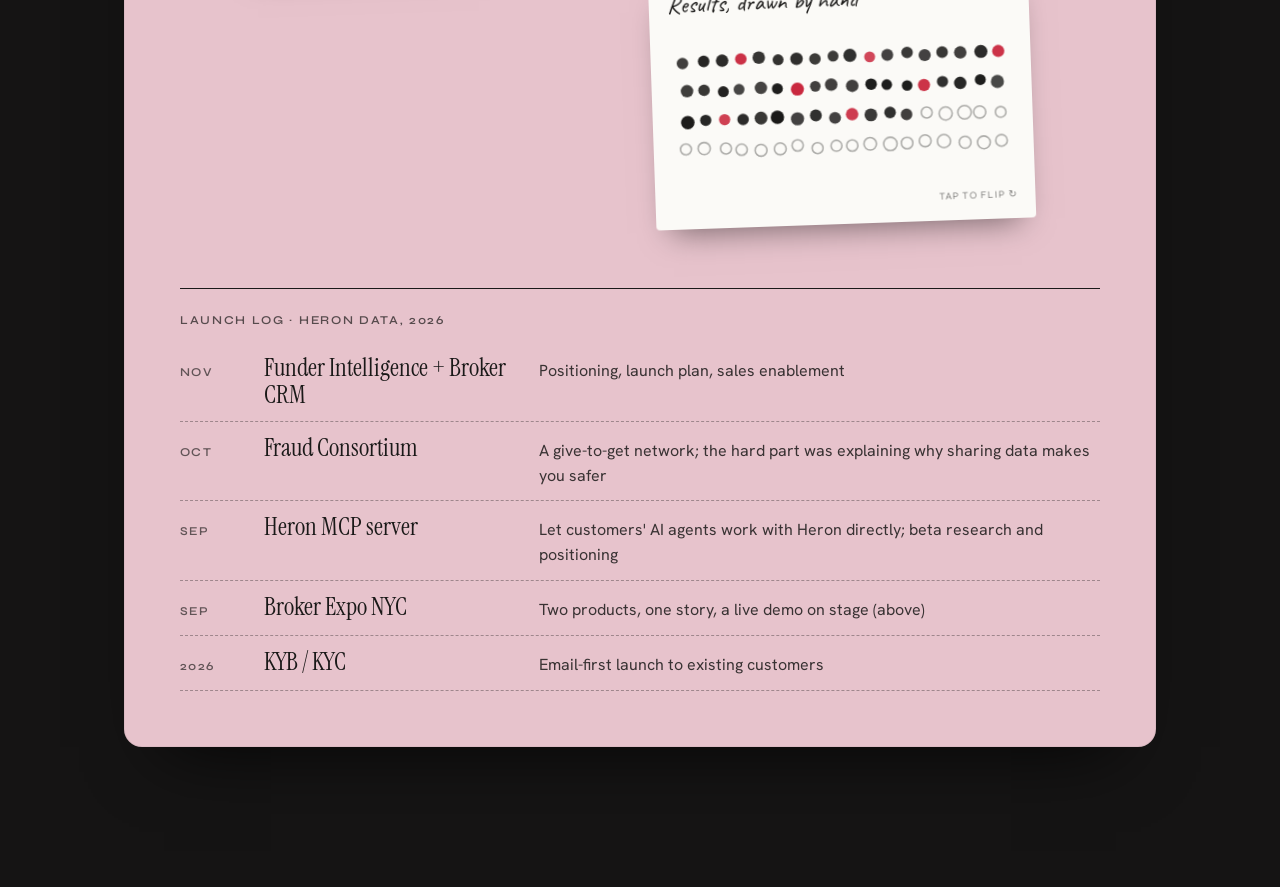
==== commit 09c4aaa7: "Reframe around product marketing with a strategy layer Hero line, positioning card and 2x2 sticky on" ====
--- a/index.html
+++ b/index.html
@@ -4,7 +4,7 @@
 <meta charset="utf-8">
 <meta name="viewport" content="width=device-width,initial-scale=1,viewport-fit=cover">
 <title>Swati Gupta</title>
-<meta name="description" content="Swati Gupta: Head of Marketing & Product Marketing at Heron Data, in New York.">
+<meta name="description" content="Swati Gupta: product marketer in New York. Positioning, launches, pricing and the strategy underneath them.">
 <meta name="theme-color" content="#151414">
 <link rel="preconnect" href="https://fonts.googleapis.com">
 <link rel="preconnect" href="https://fonts.gstatic.com" crossorigin>
@@ -28,8 +28,8 @@
 <header class="top">
   <a class="mark" href="#desk">swati gupta<span>.</span></a>
   <nav>
-    <a href="#files" data-open="work">Work</a>
-    <a href="#files" data-open="writing">Writing</a>
+    <a href="#files" data-open="launches">Launches</a>
+    <a href="#files" data-open="strategy">Strategy</a>
     <a href="#files" data-open="hi" class="pill">Say hi</a>
   </nav>
 </header>
@@ -37,9 +37,9 @@
 <main>
 <section id="desk" class="desk" aria-label="Intro">
   <div class="title">
-    <p class="kicker"><span>Head of Marketing</span><span>New York City</span></p>
+    <p class="kicker"><span>Product marketing &amp; strategy</span><span>New York City</span></p>
     <h1><span class="ln"><span>swati</span></span><span class="ln"><span>gupta<i>.</i></span></span></h1>
-    <p class="line">I launch products and make people care about them.</p>
+    <p class="line">The best product doesn't win. The best-understood product does. <span>I make sure yours is understood.</span></p>
   </div>
 
   <p class="hint" aria-hidden="true">psst, you can move things
@@ -68,7 +68,7 @@
     </svg>
   </figure>
 
-  <figure class="obj" style="--w:132px" data-d="25,15" data-m="47,12" data-r="-5" data-z=".6" data-label="Broker Expo NYC, Sep 2026">
+  <figure class="obj" style="--w:132px" data-d="21,13" data-m="47,12" data-r="-5" data-z=".6" data-label="Broker Expo NYC, Sep 2026">
     <svg viewBox="-8 -8 156 266" role="img" aria-label="Conference badge">
       <defs><clipPath id="cCard"><rect x="10" y="84" width="120" height="160" rx="10"/></clipPath></defs>
       <g filter="url(#sticker)">
@@ -166,40 +166,47 @@
     </svg>
   </figure>
 
-  <figure class="obj" style="--w:178px" data-d="63,88" data-m="76,71" data-r="-9" data-z=".85" data-label="for 8am conference load-in">
-    <svg viewBox="-8 -8 206 88" role="img" aria-label="Sunglasses">
-      <defs><linearGradient id="gLens" x1="0" y1="0" x2="1" y2="1"><stop offset="0" stop-color="#4a3434"/><stop offset="1" stop-color="#0f0b0b"/></linearGradient></defs>
-      <g filter="url(#sticker)">
-        <path d="M84 22 Q95 12 106 22" stroke="#121212" stroke-width="7" fill="none"/>
-        <g id="lensL">
-          <path d="M8 22 Q10 6 42 9 L76 13 Q88 15 86 31 Q81 60 49 61 Q15 61 9 37 Z" fill="url(#gLens)" stroke="#121212" stroke-width="7" stroke-linejoin="round"/>
-          <path d="M22 22 L44 18" stroke="rgba(255,255,255,.35)" stroke-width="4" stroke-linecap="round"/>
-        </g>
-        <use href="#lensL" transform="translate(190 0) scale(-1 1)"/>
-      </g>
-    </svg>
-  </figure>
-
-  <figure class="obj" style="--w:92px" data-d="6,53" data-m="10,62" data-r="18" data-z=".65" data-label="always lost, always found">
-    <svg viewBox="-8 -8 116 176" role="img" aria-label="Keys">
-      <defs>
-        <linearGradient id="gBrass" x1="0" y1="0" x2="1" y2="1"><stop offset="0" stop-color="#e2c27a"/><stop offset="1" stop-color="#a57d32"/></linearGradient>
-        <linearGradient id="gSilver" x1="0" y1="0" x2="1" y2="1"><stop offset="0" stop-color="#e6e7ea"/><stop offset="1" stop-color="#9a9ca3"/></linearGradient>
-      </defs>
-      <g filter="url(#sticker)">
-        <circle cx="50" cy="28" r="22" fill="none" stroke="#b9bac0" stroke-width="4"/>
-        <g transform="rotate(-14 50 28)">
-          <circle cx="40" cy="70" r="15" fill="none" stroke="url(#gBrass)" stroke-width="11"/>
-          <path d="M34 84 h12 v58 l-6 7 -6 -7 v-10 l-6 -4 6 -4 v-8 l-6 -4 6 -4 Z" fill="url(#gBrass)"/>
-        </g>
-        <g transform="rotate(26 50 28)">
-          <circle cx="60" cy="72" r="14" fill="none" stroke="url(#gSilver)" stroke-width="10"/>
-          <path d="M55 85 h10 v50 l-5 6 -5 -6 v-8 l-5 -3 5 -4 v-6 l-5 -3 5 -4 Z" fill="url(#gSilver)"/>
-        </g>
-        <g transform="rotate(-22 30 40)">
-          <rect x="6" y="34" width="30" height="40" rx="6" fill="#C8243A"/>
-          <text x="21" y="64" text-anchor="middle" font-family="Instrument Serif, serif" font-size="26" fill="#fbfaf7">s</text>
-        </g>
+  <figure class="obj" style="--w:214px" data-d="13,56" data-m="20,61" data-r="-6" data-z=".8" data-label="positioning, draft 4 (of 9)">
+    <svg viewBox="-8 -8 238 154" role="img" aria-label="Index card with a positioning statement">
+      <g filter="url(#sticker)">
+        <rect width="222" height="138" rx="3" fill="#fbfaf6"/>
+        <path d="M0 30 H222" stroke="#e58a95" stroke-width="1.2"/>
+        <g stroke="#c9d6ea" stroke-width="1"><path d="M0 52 H222 M0 74 H222 M0 96 H222 M0 118 H222"/></g>
+        <g font-family="Caveat, cursive" fill="#1d2a52">
+          <text x="12" y="22" font-size="17" font-weight="600">positioning</text>
+          <text x="12" y="48" font-size="18">For [who] who [the pain],</text>
+          <text x="12" y="70" font-size="18">we're the [category]</text>
+          <text x="12" y="92" font-size="18">that <tspan text-decoration="line-through">does more</tspan> [why we win].</text>
+          <text x="12" y="114" font-size="15" fill="#6a7391">say it in one breath or cut it.</text>
+        </g>
+        <g fill="none" stroke="#c8243a" stroke-width="2" stroke-linecap="round">
+          <ellipse cx="190" cy="18" rx="22" ry="12" transform="rotate(-6 190 18)"/>
+        </g>
+        <text x="190" y="23" text-anchor="middle" font-family="Caveat, cursive" font-weight="600" font-size="16" fill="#c8243a">v4</text>
+      </g>
+    </svg>
+  </figure>
+
+  <figure class="obj" style="--w:150px" data-d="63,86" data-m="77,70" data-r="-8" data-z=".85" data-label="every launch starts on a 2x2">
+    <svg viewBox="-8 -8 176 176" role="img" aria-label="Sticky note with a hand-drawn 2x2">
+      <defs><linearGradient id="gSticky" x1="0" y1="0" x2="1" y2="1"><stop offset="0" stop-color="#f6cfd9"/><stop offset=".85" stop-color="#eebccb"/><stop offset="1" stop-color="#dda6b6"/></linearGradient></defs>
+      <g filter="url(#sticker)">
+        <path d="M0 0 H160 V146 Q150 158 136 160 H0 Z" fill="url(#gSticky)"/>
+        <g fill="none" stroke="#1d2a52" stroke-width="1.8" stroke-linecap="round">
+          <path d="M26 136 C 60 135, 110 137, 146 135"/>
+          <path d="M26 136 C 25 100, 27 60, 25 30"/>
+          <path d="M140 130 l7 5 -7 5 M20 37 l5 -8 5 8"/>
+          <path d="M86 40 V128 M30 84 H142" stroke-dasharray="3 5" stroke-width="1.2"/>
+        </g>
+        <g font-family="Caveat, cursive" fill="#1d2a52">
+          <text x="80" y="20" text-anchor="middle" font-size="17" font-weight="600">where we win</text>
+          <text x="140" y="152" text-anchor="end" font-size="13">how well they get it</text>
+          <text x="14" y="128" font-size="13" transform="rotate(-90 14 128)">how much it hurts</text>
+        </g>
+        <g fill="#1d2a52"><circle cx="52" cy="112" r="3.4"/><circle cx="68" cy="58" r="3.4"/><circle cx="110" cy="116" r="3.4"/><circle cx="46" cy="70" r="3.4"/></g>
+        <circle cx="122" cy="52" r="4.2" fill="#c8243a"/>
+        <ellipse cx="122" cy="52" rx="15" ry="12" fill="none" stroke="#c8243a" stroke-width="2"/>
+        <text x="122" y="80" text-anchor="middle" font-family="Caveat, cursive" font-weight="600" font-size="16" fill="#c8243a">us</text>
       </g>
     </svg>
   </figure>
@@ -209,7 +216,8 @@
   <div class="wrap">
     <p class="files-kicker">The files</p>
     <div class="tabs" role="tablist" aria-label="Sections">
-      <button role="tab" id="t-work" aria-controls="p-work" aria-selected="true" data-tab="work" style="--c:#E7C3CC">Work</button>
+      <button role="tab" id="t-launches" aria-controls="p-launches" aria-selected="true" data-tab="launches" style="--c:#E7C3CC">Launches</button>
+      <button role="tab" id="t-strategy" aria-controls="p-strategy" aria-selected="false" data-tab="strategy" style="--c:#1f1d1c;--t:#f2f1ee">Strategy</button>
       <button role="tab" id="t-cases" aria-controls="p-cases" aria-selected="false" data-tab="cases" style="--c:#C6D6E8">Case studies</button>
       <button role="tab" id="t-writing" aria-controls="p-writing" aria-selected="false" data-tab="writing" style="--c:#D6CEF0">Writing</button>
       <button role="tab" id="t-nyc" aria-controls="p-nyc" aria-selected="false" data-tab="nyc" style="--c:#C8243A;--t:#fbfaf7">NYC</button>
@@ -218,7 +226,7 @@
     </div>
 
     <div class="folder" id="folder">
-      <article role="tabpanel" id="p-work" aria-labelledby="t-work" class="panel">
+      <article role="tabpanel" id="p-launches" aria-labelledby="t-launches" class="panel">
         <div class="dossier">
           <div class="polaroids">
             <figure class="pol" style="--r:-4deg"><div class="ph">booth photo</div><figcaption>the booth, 8:47am</figcaption></figure>
@@ -226,7 +234,7 @@
             <figure class="pol" style="--r:-2deg"><div class="ph">demo screenshot</div><figcaption>the demo I vibe-coded</figcaption></figure>
           </div>
           <div class="brief">
-            <p class="tagline">Dossier 01 · Product launch</p>
+            <p class="tagline">Dossier 01 · Launch</p>
             <h2>Broker Expo NYC</h2>
             <p class="meta">September 2026 · Heron Data · Platinum sponsor</p>
             <ul>
@@ -249,6 +257,53 @@
             </button>
           </div>
         </div>
+        <div class="ledger">
+          <p class="tagline">Launch log · Heron Data, 2026</p>
+          <ol>
+            <li><span class="when">Nov</span><b>Funder Intelligence + Broker CRM</b><span class="what">Positioning, launch plan, sales enablement</span></li>
+            <li><span class="when">Oct</span><b>Fraud Consortium</b><span class="what">A give-to-get network; the hard part was explaining why sharing data makes you safer</span></li>
+            <li><span class="when">Sep</span><b>Heron MCP server</b><span class="what">Let customers' AI agents work with Heron directly; beta research and positioning</span></li>
+            <li><span class="when">Sep</span><b>Broker Expo NYC</b><span class="what">Two products, one story, a live demo on stage (above)</span></li>
+            <li><span class="when">2026</span><b>KYB / KYC</b><span class="what">Email-first launch to existing customers</span></li>
+          </ol>
+        </div>
+      </article>
+
+      <article role="tabpanel" id="p-strategy" aria-labelledby="t-strategy" class="panel" hidden>
+        <p class="tagline">The thinking under the launches</p>
+        <h2>Strategy, then story, then proof</h2>
+        <p class="lede">A launch is the loud part. Most of my job is the quiet part before it: deciding what we sell, to whom, and why we win.</p>
+        <div class="memos">
+          <section class="memo" style="--r:-1.4deg">
+            <p class="no">Memo 01 · Q4 2026</p>
+            <h3>Packaging &amp; pricing</h3>
+            <p>Mapped every product and SKU Heron sells, drew the platform → product → module hierarchy, and built the value ladder the packaging hangs on.</p>
+            <p class="note">pricing is positioning with a number on it</p>
+          </section>
+          <section class="memo" style="--r:1.1deg">
+            <p class="no">Memo 02 · Oct 2026</p>
+            <h3>Customer comms, as a system</h3>
+            <p>Designed how existing customers hear about what's new: P1/P2/P3 tiers, a definition of "ready," and a blast-then-follow-up loop with customer ops.</p>
+            <p class="note">a launch nobody hears about didn't happen</p>
+          </section>
+          <section class="memo" style="--r:-.6deg">
+            <p class="no">Memo 03 · always</p>
+            <h3>How I work</h3>
+            <svg class="flow" viewBox="0 0 300 70" aria-label="Strategy, then story, then proof">
+              <g font-family="Caveat, cursive" font-size="20" fill="currentColor" text-anchor="middle"><text x="42" y="42">strategy</text><text x="150" y="42">story</text><text x="256" y="42">proof</text></g>
+              <g fill="none" stroke="currentColor" stroke-width="1.6" stroke-linecap="round"><path d="M84 36 C 100 30, 110 30, 122 36 M116 31 l7 5 -8 3"/><path d="M182 36 C 198 30, 208 30, 222 36 M216 31 l7 5 -8 3"/><ellipse cx="42" cy="36" rx="40" ry="18" stroke="#c8243a"/></g>
+            </svg>
+            <p>Pick the fight first. Then write the one-breath version. Then find the customer, number or demo that proves it.</p>
+          </section>
+        </div>
+        <div class="takes">
+          <p class="tagline">Takes I'll defend</p>
+          <ul>
+            <li>If they can't repeat it, they won't buy it.</li>
+            <li>You don't win by building more. You win by making people care.</li>
+            <li>Features don't sell. Clarity does.</li>
+          </ul>
+        </div>
       </article>
 
       <article role="tabpanel" id="p-cases" aria-labelledby="t-cases" class="panel" hidden>
@@ -283,7 +338,7 @@
       <article role="tabpanel" id="p-hi" aria-labelledby="t-hi" class="panel" hidden>
         <p class="tagline">Contact</p>
         <h2>Say hi</h2>
-        <p class="lede">Hiring a Head of Marketing, or want to talk launches, brand, or NYC coffee? Email me.</p>
+        <p class="lede">Want to talk positioning, launches, pricing, or the best matcha below 14th Street? Email me.</p>
         <p class="links">
           <a class="btn" href="mailto:gupta71swati@gmail.com">gupta71swati@gmail.com</a>
           <a href="https://www.linkedin.com/in/swati-gupta1" target="_blank" rel="noopener">LinkedIn</a>
--- a/css/site.css
+++ b/css/site.css
@@ -133,3 +133,34 @@
   *, *::before, *::after { animation: none !important; transition: none !important }
   html { scroll-behavior: auto }
 }
+
+/* ---------- PMM + strategy layer ---------- */
+.line span { display: block; margin-top: 8px; font-family: var(--hand); font-size: 1.35em; color: #ece6da; transform: rotate(-1.5deg) }
+
+/* launch log: a ledger of what shipped */
+.ledger { margin-top: clamp(36px, 6vw, 64px); padding-top: 22px; border-top: 1.5px solid currentColor }
+.ledger ol { list-style: none; margin: 12px 0 0; padding: 0 }
+.ledger li { display: grid; grid-template-columns: 64px minmax(0, 15em) 1fr; gap: 4px 20px; align-items: baseline; padding: 12px 0; border-bottom: 1px dashed rgba(26,25,24,.35) }
+.ledger .when { font-family: var(--caps); font-size: 12px; font-weight: 600; letter-spacing: .12em; text-transform: uppercase; opacity: .65 }
+.ledger b { font-family: var(--serif); font-weight: 400; font-size: 25px; line-height: 1.1 }
+.ledger .what { font-size: 16px; opacity: .85 }
+@media (max-width: 680px) { .ledger li { grid-template-columns: 52px 1fr } .ledger .what { grid-column: 2 } }
+
+/* strategy folder: dark, so the paper memos pop */
+#p-strategy .lede { color: #d8d5cf }
+.folder:has(#p-strategy:not([hidden])) { box-shadow: 0 40px 70px -40px rgba(0,0,0,.9), 0 0 0 1px rgba(255,255,255,.14) inset }
+.memos { display: grid; grid-template-columns: repeat(3, 1fr); gap: 20px; margin-top: 34px }
+@media (max-width: 900px) { .memos { grid-template-columns: 1fr } }
+.memo { background: #fbfaf7; color: var(--type); padding: 22px 22px 20px; border-radius: 3px; transform: rotate(var(--r)); box-shadow: 0 22px 34px -20px rgba(0,0,0,.8); display: grid; gap: 10px; align-content: start; transition: transform .35s cubic-bezier(.16,1,.3,1);
+  background-image: linear-gradient(#fbfaf7 0 46px, transparent 46px), repeating-linear-gradient(transparent 0 25px, #eef1f6 25px 26px) }
+.memo:hover { transform: rotate(0) translateY(-4px) }
+.memo .no { margin: 0; font-family: var(--caps); font-size: 11px; font-weight: 600; letter-spacing: .14em; text-transform: uppercase; opacity: .55 }
+.memo h3 { margin: 0; font-family: var(--serif); font-weight: 400; font-size: 30px; line-height: 1 }
+.memo p { margin: 0; font-size: 15.5px; line-height: 1.5 }
+.memo .note { font-family: var(--hand); font-size: 21px; line-height: 1.1; color: var(--cherry); transform: rotate(-1.5deg) }
+.memo .flow { width: 100%; height: auto; color: #1d2a52 }
+
+.takes { margin-top: 40px }
+.takes ul { list-style: none; margin: 10px 0 0; padding: 0; display: flex; flex-wrap: wrap; gap: 12px }
+.takes li { font-family: var(--serif); font-size: clamp(20px, 2.2vw, 26px); line-height: 1.2; padding: 10px 18px; border: 1.5px solid rgba(242,241,238,.5); border-radius: 999px }
+.takes li:nth-child(2) { font-style: italic }
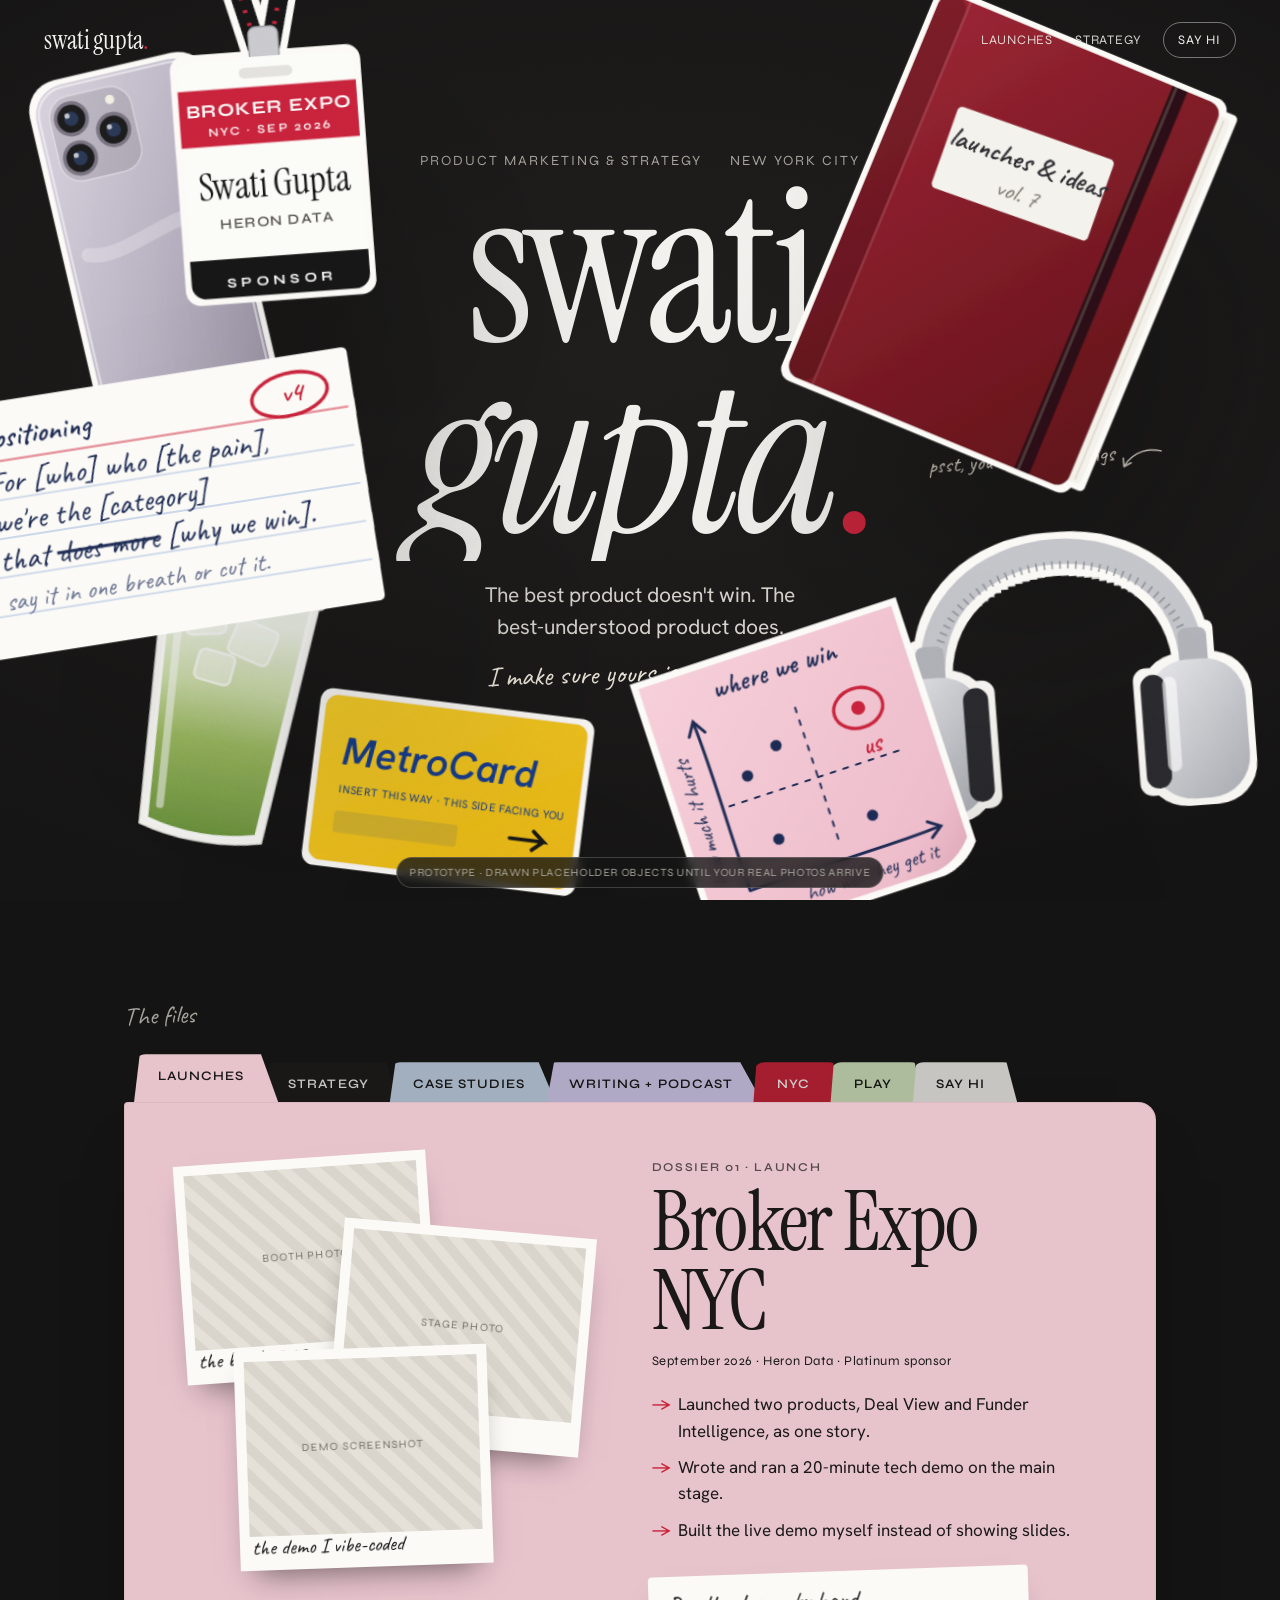
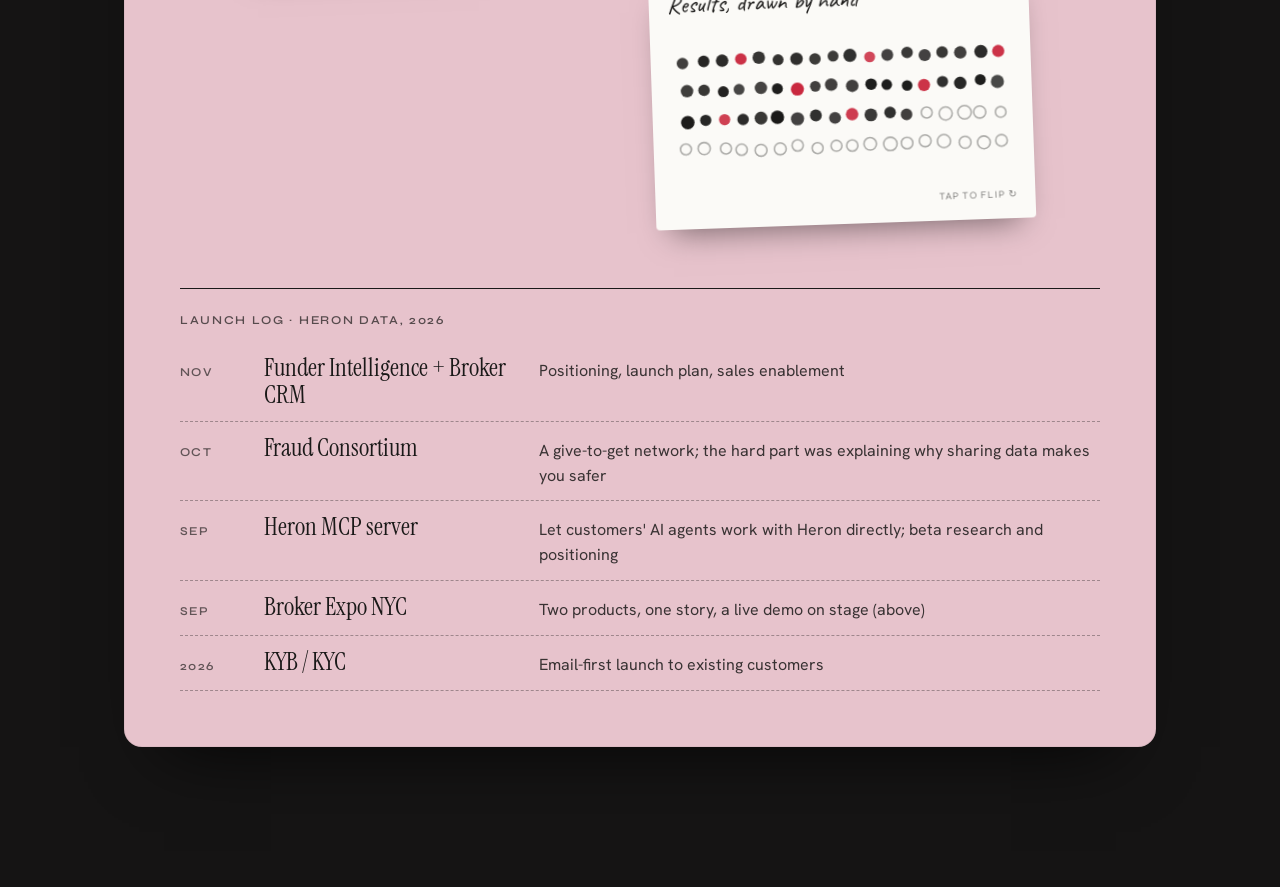
==== commit c9e11ca5: "Writing + podcast: Marketers of Technology episode with Spotify player Co-Authored-By: Claude Opus 5" ====
--- a/index.html
+++ b/index.html
@@ -219,7 +219,7 @@
       <button role="tab" id="t-launches" aria-controls="p-launches" aria-selected="true" data-tab="launches" style="--c:#E7C3CC">Launches</button>
       <button role="tab" id="t-strategy" aria-controls="p-strategy" aria-selected="false" data-tab="strategy" style="--c:#1f1d1c;--t:#f2f1ee">Strategy</button>
       <button role="tab" id="t-cases" aria-controls="p-cases" aria-selected="false" data-tab="cases" style="--c:#C6D6E8">Case studies</button>
-      <button role="tab" id="t-writing" aria-controls="p-writing" aria-selected="false" data-tab="writing" style="--c:#D6CEF0">Writing</button>
+      <button role="tab" id="t-writing" aria-controls="p-writing" aria-selected="false" data-tab="writing" style="--c:#D6CEF0">Writing + podcast</button>
       <button role="tab" id="t-nyc" aria-controls="p-nyc" aria-selected="false" data-tab="nyc" style="--c:#C8243A;--t:#fbfaf7">NYC</button>
       <button role="tab" id="t-play" aria-controls="p-play" aria-selected="false" data-tab="play" style="--c:#D3E5BF">Play</button>
       <button role="tab" id="t-hi" aria-controls="p-hi" aria-selected="false" data-tab="hi" style="--c:#F1F0EC">Say hi</button>
@@ -317,10 +317,23 @@
       </article>
 
       <article role="tabpanel" id="p-writing" aria-labelledby="t-writing" class="panel" hidden>
-        <p class="tagline">Substack</p>
-        <h2>Notes from building a brand from zero</h2>
-        <p class="lede">Latest posts from swatiii.substack.com will load here automatically.</p>
-        <a class="btn" href="https://swatiii.substack.com" target="_blank" rel="noopener">Read on Substack →</a>
+        <div class="onair">
+          <div>
+            <p class="tagline">On air · Marketers of Technology</p>
+            <h2>The only marketer at a 60-person company</h2>
+            <p class="lede">How I run marketing solo at Heron: AI made me a faster listener, not a faster writer. Everything I make starts from what customers actually said on calls.</p>
+            <a class="btn" href="https://open.spotify.com/episode/0vbCJVTCFBP7razjbyaUhd" target="_blank" rel="noopener">Listen on Spotify →</a>
+          </div>
+          <div class="player">
+            <iframe title="Spotify: The Only Marketer at a 60-Person Company, Swati Gupta" src="https://open.spotify.com/embed/episode/0vbCJVTCFBP7razjbyaUhd?utm_source=generator&amp;theme=0" width="100%" height="232" frameborder="0" allow="autoplay; clipboard-write; encrypted-media; fullscreen; picture-in-picture" loading="lazy"></iframe>
+          </div>
+        </div>
+        <div class="substack">
+          <p class="tagline">Substack</p>
+          <h3>Notes from building a brand from zero</h3>
+          <p>Latest posts from swatiii.substack.com will load here automatically.</p>
+          <a href="https://swatiii.substack.com" target="_blank" rel="noopener">Read on Substack →</a>
+        </div>
       </article>
 
       <article role="tabpanel" id="p-nyc" aria-labelledby="t-nyc" class="panel" hidden>
--- a/css/site.css
+++ b/css/site.css
@@ -164,3 +164,13 @@
 .takes ul { list-style: none; margin: 10px 0 0; padding: 0; display: flex; flex-wrap: wrap; gap: 12px }
 .takes li { font-family: var(--serif); font-size: clamp(20px, 2.2vw, 26px); line-height: 1.2; padding: 10px 18px; border: 1.5px solid rgba(242,241,238,.5); border-radius: 999px }
 .takes li:nth-child(2) { font-style: italic }
+
+/* writing + podcast */
+.onair { display: grid; grid-template-columns: 1fr 1fr; gap: clamp(24px, 4vw, 48px); align-items: center }
+@media (max-width: 820px) { .onair { grid-template-columns: 1fr } }
+.player { background: #fbfaf7; padding: 12px; border-radius: 18px; transform: rotate(1.5deg); box-shadow: 0 22px 34px -20px rgba(0,0,0,.6) }
+.player iframe { display: block; border-radius: 12px }
+.substack { margin-top: clamp(32px, 5vw, 52px); padding-top: 22px; border-top: 1.5px solid currentColor }
+.substack h3 { margin: 0; font-family: var(--serif); font-weight: 400; font-size: 32px; line-height: 1.05 }
+.substack p:not(.tagline) { margin: 8px 0 0 }
+.substack a { display: inline-block; margin-top: 10px; font-weight: 600 }
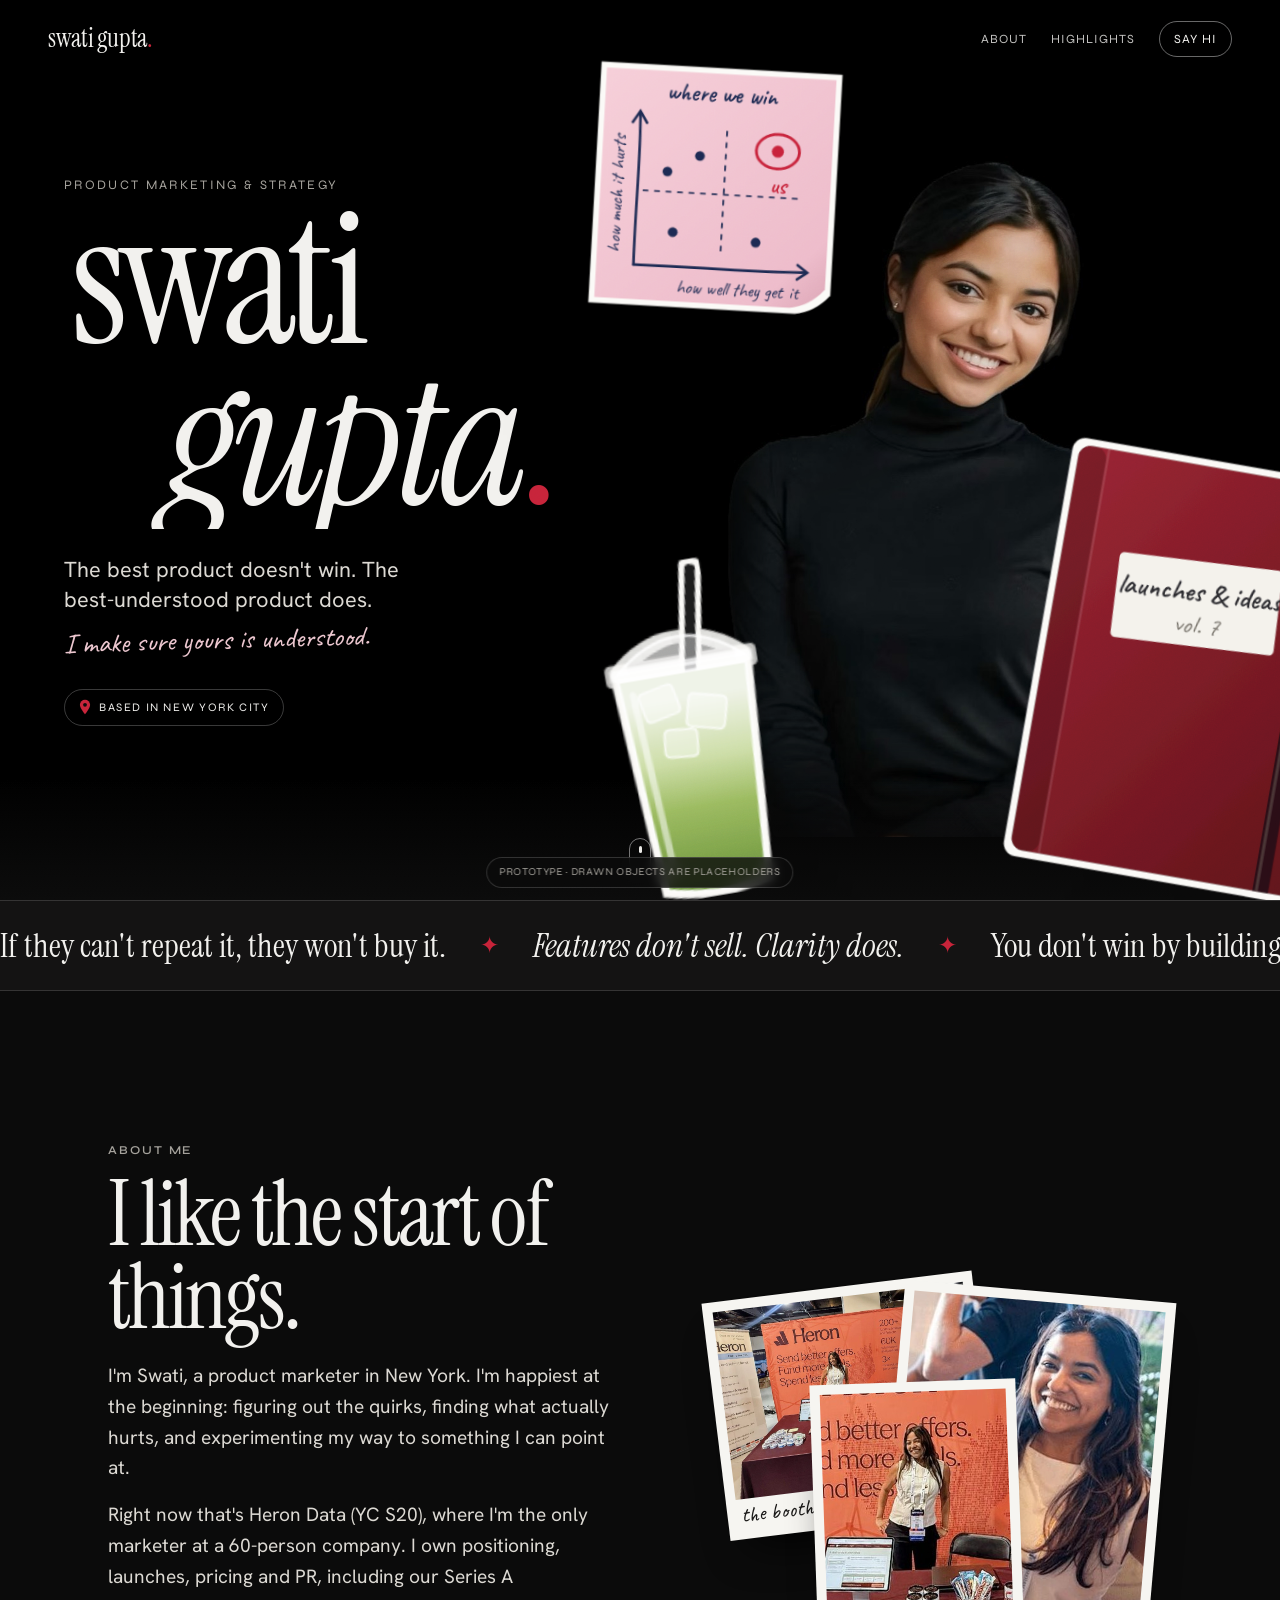
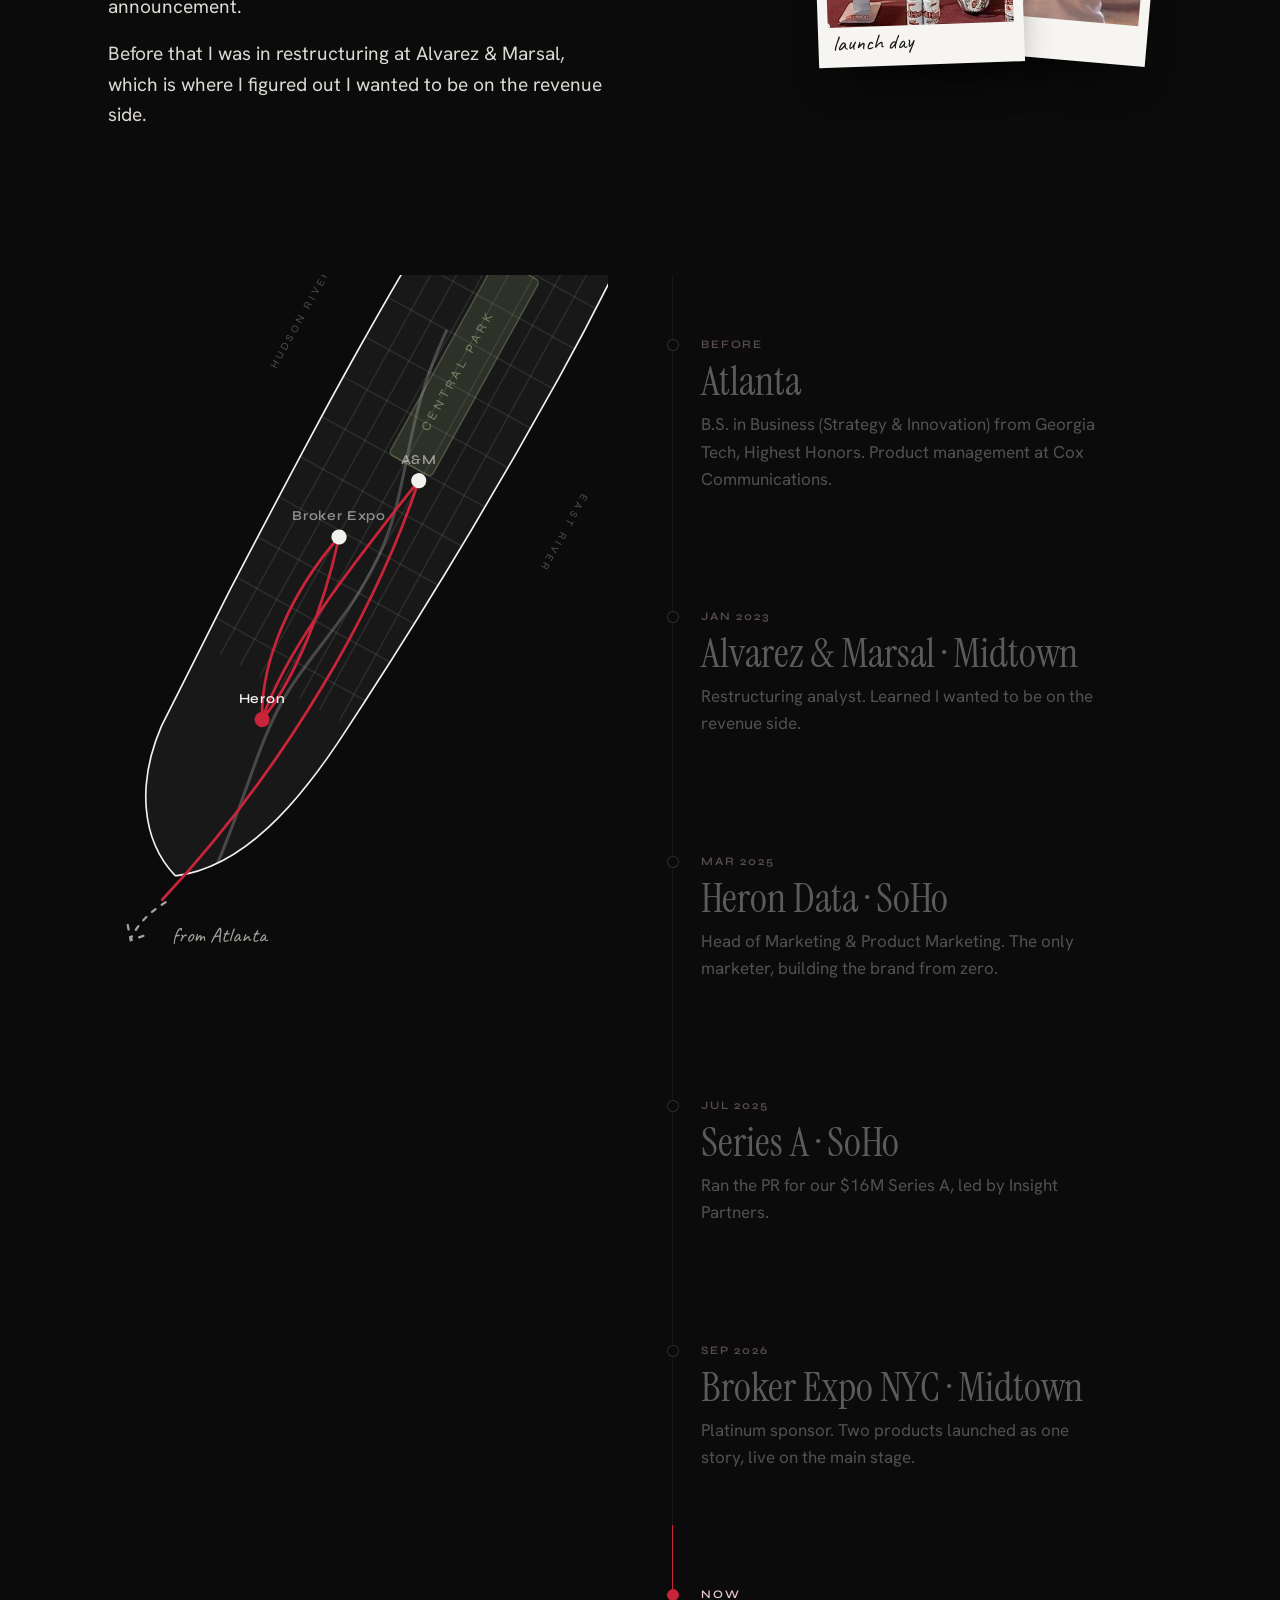
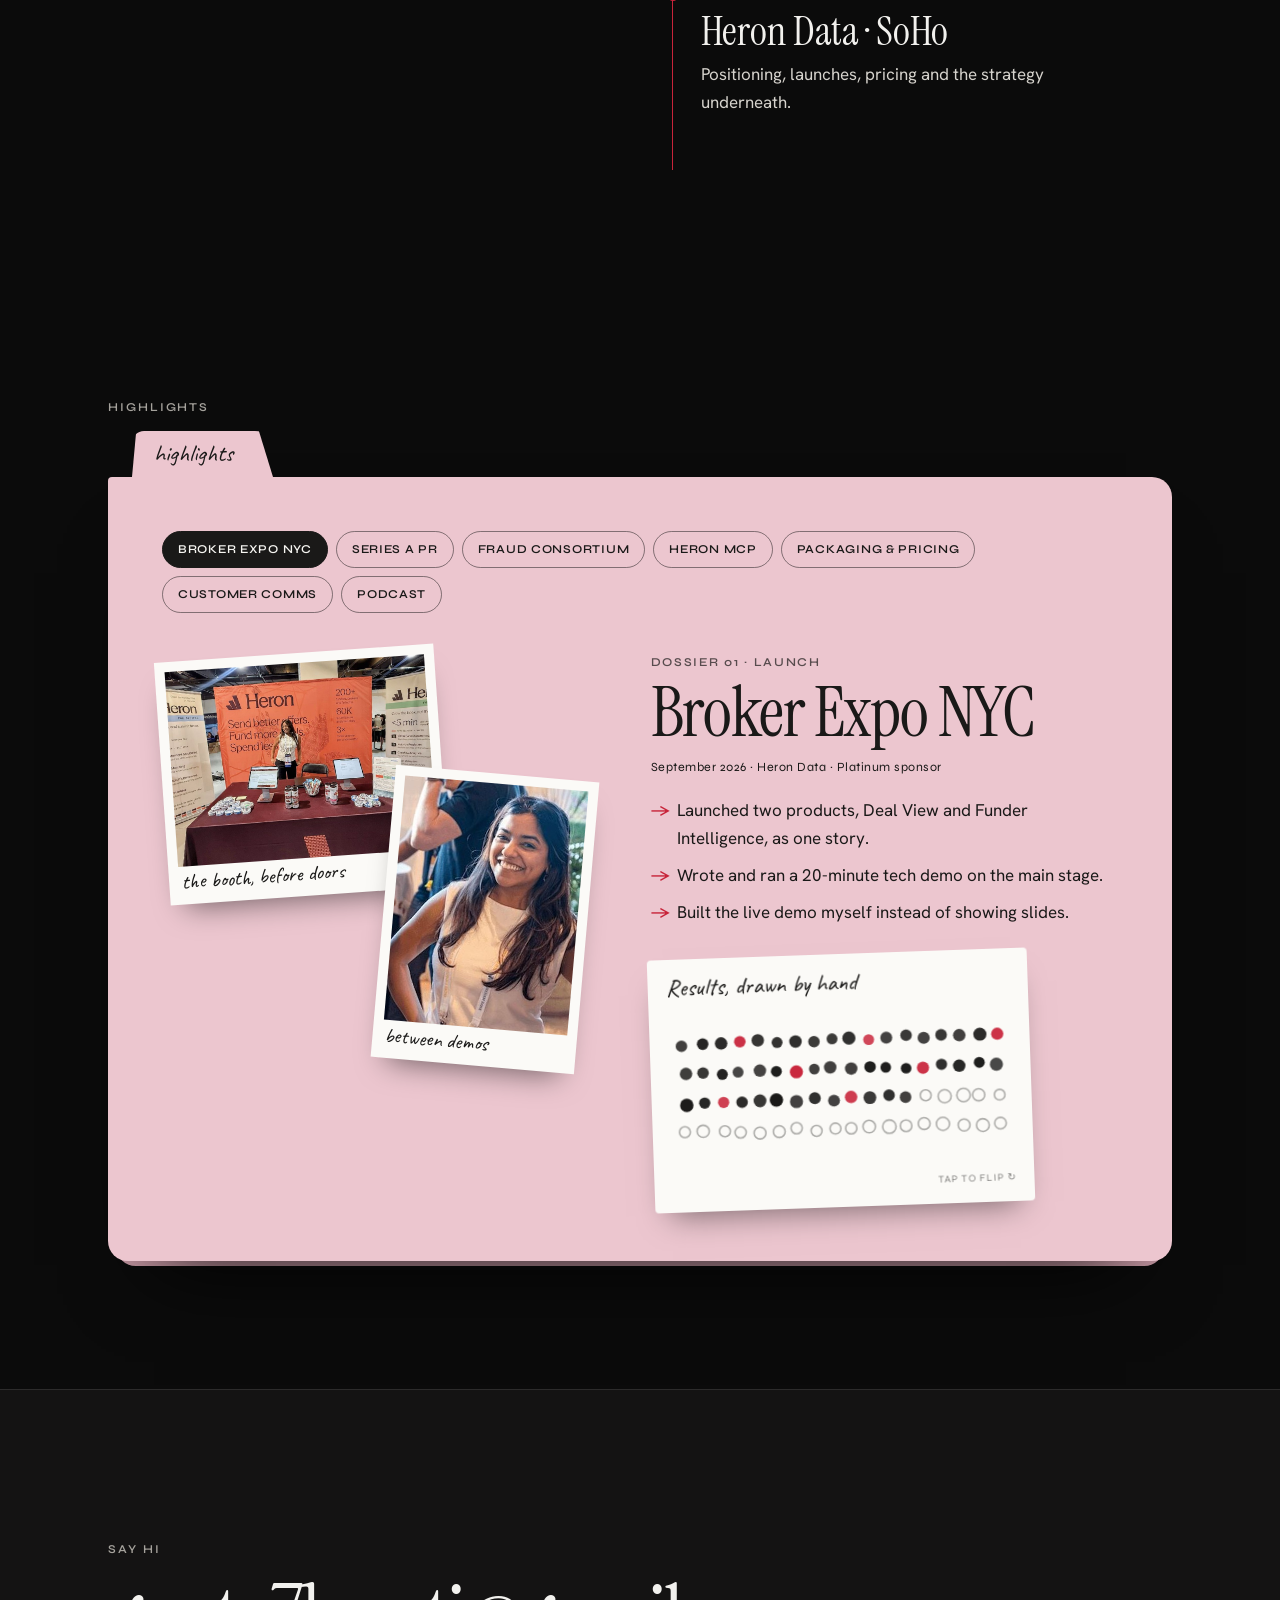
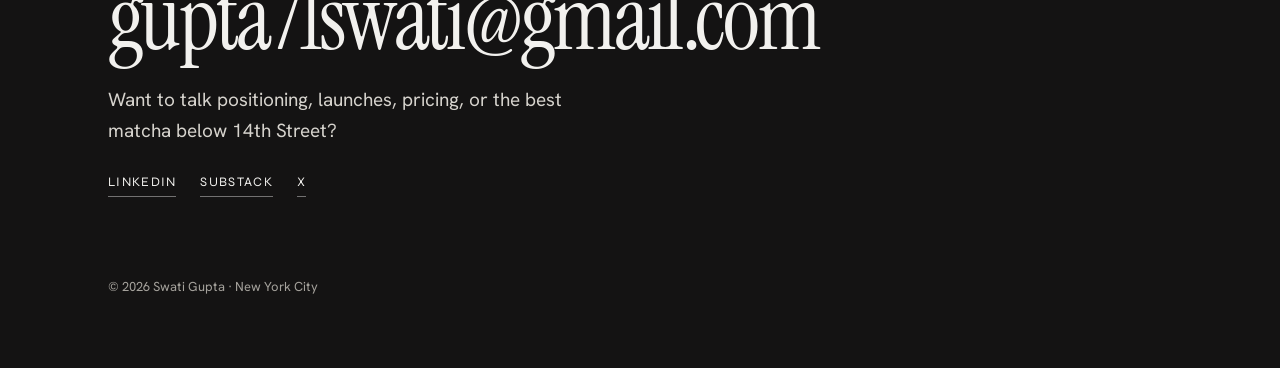
==== commit 35753ccf: "Restructure: clean hero with portrait, About with NYC route map, highlights folder Fewer hero object" ====
--- a/index.html
+++ b/index.html
@@ -23,74 +23,29 @@
   </filter>
 </svg>
 
-<p class="proto">Prototype · drawn placeholder objects until your real photos arrive</p>
+<p class="proto">Prototype · drawn objects are placeholders</p>
 
 <header class="top">
-  <a class="mark" href="#desk">swati gupta<span>.</span></a>
-  <nav>
-    <a href="#files" data-open="launches">Launches</a>
-    <a href="#files" data-open="strategy">Strategy</a>
-    <a href="#files" data-open="hi" class="pill">Say hi</a>
-  </nav>
+  <a class="mark" href="#top">swati gupta<span>.</span></a>
+  <nav><a href="#about">About</a><a href="#highlights">Highlights</a><a href="#hi" class="pill">Say hi</a></nav>
 </header>
 
 <main>
-<section id="desk" class="desk" aria-label="Intro">
-  <div class="title">
-    <p class="kicker"><span>Product marketing &amp; strategy</span><span>New York City</span></p>
-    <h1><span class="ln"><span>swati</span></span><span class="ln"><span>gupta<i>.</i></span></span></h1>
-    <p class="line">The best product doesn't win. The best-understood product does. <span>I make sure yours is understood.</span></p>
-  </div>
-
-  <p class="hint" aria-hidden="true">psst, you can move things
-    <svg viewBox="0 0 60 40" width="46" height="30"><path d="M4 6 C 20 4, 40 10, 50 30" fill="none" stroke="currentColor" stroke-width="2" stroke-linecap="round"/><path d="M42 26 L51 32 L53 21" fill="none" stroke="currentColor" stroke-width="2" stroke-linecap="round" stroke-linejoin="round"/></svg>
-  </p>
-
-  <!-- Objects. data-d / data-m = rest position (% of desk) on desktop / phone, data-r = resting angle, data-z = parallax depth -->
-  <figure class="obj" style="--w:118px" data-d="12,27" data-m="15,21" data-r="-12" data-z=".9" data-label="camera roll: 80% booth photos">
-    <svg viewBox="-8 -8 136 260" role="img" aria-label="iPhone">
-      <defs>
-        <linearGradient id="gPhone" x1="0" y1="0" x2="1" y2="1"><stop offset="0" stop-color="#d8d3de"/><stop offset=".55" stop-color="#b9b3c3"/><stop offset="1" stop-color="#9d96a8"/></linearGradient>
-      </defs>
-      <g filter="url(#sticker)">
-        <rect x="118" y="58" width="4" height="34" rx="2" fill="#8d8698"/>
-        <rect width="120" height="244" rx="22" fill="url(#gPhone)"/>
-        <rect x="2" y="2" width="116" height="240" rx="20" fill="none" stroke="rgba(255,255,255,.55)" stroke-width="1.5"/>
-        <rect x="9" y="9" width="58" height="60" rx="15" fill="rgba(0,0,0,.1)" stroke="rgba(255,255,255,.4)"/>
-        <g fill="#1b1a1f" stroke="#78727f" stroke-width="2.5">
-          <circle cx="24" cy="25" r="11"/><circle cx="24" cy="53" r="11"/><circle cx="51" cy="39" r="11"/>
-        </g>
-        <g fill="#2b3955"><circle cx="24" cy="25" r="5"/><circle cx="24" cy="53" r="5"/><circle cx="51" cy="39" r="5"/></g>
-        <g fill="rgba(255,255,255,.7)"><circle cx="21.5" cy="22.5" r="1.8"/><circle cx="21.5" cy="50.5" r="1.8"/><circle cx="48.5" cy="36.5" r="1.8"/></g>
-        <circle cx="53" cy="18" r="3.2" fill="#f2eee2"/>
-        <path d="M14 120 C 40 130, 80 100, 106 112" stroke="rgba(255,255,255,.25)" stroke-width="10" fill="none" stroke-linecap="round"/>
-      </g>
-    </svg>
-  </figure>
-
-  <figure class="obj" style="--w:132px" data-d="21,13" data-m="47,12" data-r="-5" data-z=".6" data-label="Broker Expo NYC, Sep 2026">
-    <svg viewBox="-8 -8 156 266" role="img" aria-label="Conference badge">
-      <defs><clipPath id="cCard"><rect x="10" y="84" width="120" height="160" rx="10"/></clipPath></defs>
-      <g filter="url(#sticker)">
-        <path d="M46 0 L64 72 M94 0 L76 72" stroke="#161616" stroke-width="13" stroke-linecap="square"/>
-        <path d="M46 0 L64 72 M94 0 L76 72" stroke="#C8243A" stroke-width="3" stroke-dasharray="2 7"/>
-        <rect x="60" y="64" width="20" height="24" rx="5" fill="#c9c9ce" stroke="#9a9aa0"/>
-        <rect x="10" y="84" width="120" height="160" rx="10" fill="#fbfbf8"/>
-        <g clip-path="url(#cCard)">
-          <rect x="10" y="104" width="120" height="38" fill="#C8243A"/>
-          <rect x="10" y="218" width="120" height="26" fill="#161616"/>
-        </g>
-        <rect x="52" y="91" width="36" height="7" rx="3.5" fill="#e3e2de"/>
-        <text x="70" y="121" text-anchor="middle" font-family="Syne, sans-serif" font-weight="700" font-size="12" fill="#fff" letter-spacing="1">BROKER EXPO</text>
-        <text x="70" y="134" text-anchor="middle" font-family="Syne, sans-serif" font-weight="600" font-size="8" fill="#fff" letter-spacing="1.5">NYC · SEP 2026</text>
-        <text x="70" y="176" text-anchor="middle" font-family="Instrument Serif, serif" font-size="25" fill="#161616">Swati Gupta</text>
-        <text x="70" y="196" text-anchor="middle" font-family="Syne, sans-serif" font-weight="600" font-size="9.5" fill="#55524d" letter-spacing="1">HERON DATA</text>
-        <text x="70" y="235" text-anchor="middle" font-family="Syne, sans-serif" font-weight="700" font-size="9" fill="#fff" letter-spacing="3">SPONSOR</text>
-      </g>
-    </svg>
-  </figure>
-
-  <figure class="obj" style="--w:200px" data-d="79,27" data-m="83,24" data-r="8" data-z=".75" data-label="journal: where every launch starts">
+<!-- 1. hero -->
+<section id="top" class="desk hero" aria-label="Intro">
+  <div class="hero-in">
+    <div class="title">
+      <p class="kicker">Product marketing &amp; strategy</p>
+      <h1 aria-label="Swati Gupta"><span class="ln"><span>swati</span></span><span class="ln"><span>gupta<i>.</i></span></span></h1>
+      <p class="line">The best product doesn't win. The best-understood product does. <span>I make sure yours is understood.</span></p>
+      <p class="based"><svg viewBox="0 0 16 22" width="12" height="16" aria-hidden="true"><path d="M8 1a7 7 0 0 0-7 7c0 5 7 13 7 13s7-8 7-13a7 7 0 0 0-7-7z" fill="#c8243a"/><circle cx="8" cy="8" r="2.6" fill="#0b0b0b"/></svg>Based in New York City</p>
+    </div>
+    <figure class="portrait"><img src="img/swati-portrait.jpg" alt="Swati Gupta" width="812" height="1100" fetchpriority="high"></figure>
+  </div>
+
+  <p class="hint" aria-hidden="true">psst, you can move things</p>
+
+  <figure class="obj no-phone" style="--w:200px" data-d="93,74" data-m="84,90" data-r="8" data-z=".75" data-label="journal: where every launch starts">
     <svg viewBox="-8 -8 216 276" role="img" aria-label="Journal">
       <defs>
         <linearGradient id="gJournal" x1="0" y1="0" x2="1" y2="1"><stop offset="0" stop-color="#9a2433"/><stop offset="1" stop-color="#5f1219"/></linearGradient>
@@ -112,27 +67,7 @@
     </svg>
   </figure>
 
-  <figure class="obj" style="--w:220px" data-d="83,72" data-m="80,83" data-r="-7" data-z=".5" data-label="podcasts on the walk to SoHo">
-    <svg viewBox="-8 -8 246 226" role="img" aria-label="Headphones">
-      <defs>
-        <linearGradient id="gCup" x1="0" y1="0" x2="1" y2="1"><stop offset="0" stop-color="#ececef"/><stop offset="1" stop-color="#a9abb2"/></linearGradient>
-      </defs>
-      <g filter="url(#sticker)">
-        <path d="M32 122 C 30 18, 198 18, 196 122" stroke="#c4c5ca" stroke-width="16" fill="none" stroke-linecap="round"/>
-        <path d="M34 120 C 34 30, 194 30, 194 120" stroke="#8e9097" stroke-width="5" fill="none" stroke-dasharray="1 4"/>
-        <rect x="22" y="98" width="18" height="30" rx="5" fill="#b1b3b9"/>
-        <rect x="188" y="98" width="18" height="30" rx="5" fill="#b1b3b9"/>
-        <rect x="0" y="118" width="62" height="88" rx="26" fill="url(#gCup)"/>
-        <rect x="166" y="118" width="62" height="88" rx="26" fill="url(#gCup)"/>
-        <rect x="50" y="126" width="16" height="72" rx="8" fill="#2b2b2f"/>
-        <rect x="162" y="126" width="16" height="72" rx="8" fill="#2b2b2f"/>
-        <rect x="10" y="128" width="9" height="60" rx="4.5" fill="rgba(255,255,255,.65)"/>
-        <rect x="176" y="128" width="9" height="60" rx="4.5" fill="rgba(255,255,255,.65)"/>
-      </g>
-    </svg>
-  </figure>
-
-  <figure class="obj" style="--w:104px" data-d="18,73" data-m="28,79" data-r="6" data-z="1" data-label="fuel. non-negotiable.">
+  <figure class="obj" style="--w:104px" data-d="53,80" data-m="16,20" data-r="6" data-z="1" data-label="fuel. non-negotiable.">
     <svg viewBox="-8 -8 126 256" role="img" aria-label="Iced matcha">
       <defs>
         <linearGradient id="gMatcha" x1="0" y1="0" x2="0" y2="1"><stop offset=".12" stop-color="#eef2e6"/><stop offset=".4" stop-color="#c9dba0"/><stop offset=".62" stop-color="#93b552"/><stop offset="1" stop-color="#5e8a2c"/></linearGradient>
@@ -153,41 +88,7 @@
     </svg>
   </figure>
 
-  <figure class="obj" style="--w:168px" data-d="35,88" data-m="52,90" data-r="13" data-z=".7" data-label="downtown radius only">
-    <svg viewBox="-8 -8 186 123" role="img" aria-label="MetroCard">
-      <defs><linearGradient id="gMetro" x1="0" y1="0" x2="1" y2="1"><stop offset="0" stop-color="#f8cf2a"/><stop offset="1" stop-color="#e9b40f"/></linearGradient></defs>
-      <g filter="url(#sticker)">
-        <rect width="170" height="107" rx="8" fill="url(#gMetro)"/>
-        <text x="14" y="44" font-family="Hanken Grotesk, Arial, sans-serif" font-weight="600" font-style="italic" font-size="25" fill="#123a8c">MetroCard</text>
-        <text x="15" y="62" font-family="Hanken Grotesk, Arial, sans-serif" font-size="7" fill="#123a8c" letter-spacing=".2">INSERT THIS WAY · THIS SIDE FACING YOU</text>
-        <path d="M128 78 h22 l-7 -6 M150 78 l-7 6" stroke="#161616" stroke-width="2.5" fill="none" stroke-linecap="round"/>
-        <rect x="14" y="74" width="80" height="14" rx="2" fill="rgba(18,58,140,.12)"/>
-      </g>
-    </svg>
-  </figure>
-
-  <figure class="obj" style="--w:214px" data-d="13,56" data-m="20,61" data-r="-6" data-z=".8" data-label="positioning, draft 4 (of 9)">
-    <svg viewBox="-8 -8 238 154" role="img" aria-label="Index card with a positioning statement">
-      <g filter="url(#sticker)">
-        <rect width="222" height="138" rx="3" fill="#fbfaf6"/>
-        <path d="M0 30 H222" stroke="#e58a95" stroke-width="1.2"/>
-        <g stroke="#c9d6ea" stroke-width="1"><path d="M0 52 H222 M0 74 H222 M0 96 H222 M0 118 H222"/></g>
-        <g font-family="Caveat, cursive" fill="#1d2a52">
-          <text x="12" y="22" font-size="17" font-weight="600">positioning</text>
-          <text x="12" y="48" font-size="18">For [who] who [the pain],</text>
-          <text x="12" y="70" font-size="18">we're the [category]</text>
-          <text x="12" y="92" font-size="18">that <tspan text-decoration="line-through">does more</tspan> [why we win].</text>
-          <text x="12" y="114" font-size="15" fill="#6a7391">say it in one breath or cut it.</text>
-        </g>
-        <g fill="none" stroke="#c8243a" stroke-width="2" stroke-linecap="round">
-          <ellipse cx="190" cy="18" rx="22" ry="12" transform="rotate(-6 190 18)"/>
-        </g>
-        <text x="190" y="23" text-anchor="middle" font-family="Caveat, cursive" font-weight="600" font-size="16" fill="#c8243a">v4</text>
-      </g>
-    </svg>
-  </figure>
-
-  <figure class="obj" style="--w:150px" data-d="63,86" data-m="77,70" data-r="-8" data-z=".85" data-label="every launch starts on a 2x2">
+  <figure class="obj" style="--w:150px" data-d="55,20" data-m="80,24" data-r="-8" data-z=".85" data-label="every launch starts on a 2x2">
     <svg viewBox="-8 -8 176 176" role="img" aria-label="Sticky note with a hand-drawn 2x2">
       <defs><linearGradient id="gSticky" x1="0" y1="0" x2="1" y2="1"><stop offset="0" stop-color="#f6cfd9"/><stop offset=".85" stop-color="#eebccb"/><stop offset="1" stop-color="#dda6b6"/></linearGradient></defs>
       <g filter="url(#sticker)">
@@ -210,161 +111,269 @@
       </g>
     </svg>
   </figure>
+
+  <a class="scroll-cue" href="#about" aria-label="Scroll to About"><span></span></a>
 </section>
 
-<section id="files" class="files" aria-label="Work and more">
+<div class="marquee" aria-label="Takes I'll defend">
+  <div class="track">
+    <span>If they can't repeat it, they won't buy it.</span><i>✦</i>
+    <span>Features don't sell. Clarity does.</span><i>✦</i>
+    <span>You don't win by building more. You win by making people care.</span><i>✦</i>
+    <span>Pricing is positioning with a number on it.</span><i>✦</i>
+    <span aria-hidden="true">If they can't repeat it, they won't buy it.</span><i>✦</i>
+    <span aria-hidden="true">Features don't sell. Clarity does.</span><i>✦</i>
+    <span aria-hidden="true">You don't win by building more. You win by making people care.</span><i>✦</i>
+    <span aria-hidden="true">Pricing is positioning with a number on it.</span><i>✦</i>
+  </div>
+</div>
+
+<!-- 2. about -->
+<section id="about" class="about">
+  <div class="wrap about-top">
+    <div class="about-copy">
+      <p class="eyebrow">About me</p>
+      <h2 class="reveal-words">I like the start of things.</h2>
+      <p class="reveal">I'm Swati, a product marketer in New York. I'm happiest at the beginning: figuring out the quirks, finding what actually hurts, and experimenting my way to something I can point at.</p>
+      <p class="reveal">Right now that's Heron Data (YC S20), where I'm the only marketer at a 60-person company. I own positioning, launches, pricing and PR, including our Series A announcement.</p>
+      <p class="reveal">Before that I was in restructuring at Alvarez &amp; Marsal, which is where I figured out I wanted to be on the revenue side.</p>
+    </div>
+    <div class="stack" aria-label="Photos of Swati">
+      <figure class="ph-card" style="--i:0"><img src="img/swati-booth.jpg" alt="Swati at the Heron booth" loading="lazy"><figcaption>the booth, before doors</figcaption></figure>
+      <figure class="ph-card" style="--i:1"><img src="img/swati-conference.jpg" alt="Swati at a conference reception" loading="lazy"><figcaption>between demos</figcaption></figure>
+      <figure class="ph-card" style="--i:2"><img src="img/swati-booth-portrait.jpg" alt="Swati at the booth" loading="lazy"><figcaption>launch day</figcaption></figure>
+    </div>
+  </div>
+
+  <div class="wrap route">
+    <div class="map-wrap">
+      <svg class="map" viewBox="80 300 330 450" aria-label="Map of Manhattan with the places on Swati's resume">
+        <defs>
+          <clipPath id="island"><path id="islandPath" d="M300 742 C 268 732 248 700 244 660 L 240 560 C 238 480 236 400 238 320 C 240 240 248 160 262 92 C 270 52 285 26 300 14 C 318 26 336 56 346 102 C 356 172 362 252 362 332 C 362 422 358 522 352 602 C 348 662 336 716 300 742 Z"/></clipPath>
+        </defs>
+        <g transform="rotate(29 300 380)">
+          <use href="#islandPath" class="island-fill"/>
+          <g clip-path="url(#island)" class="grid">
+            <path d="M255 0 V600 M270 0 V600 M285 0 V600 M300 0 V600 M315 0 V600 M330 0 V600 M345 0 V600"/>
+            <path d="M200 70 H400 M200 100 H400 M200 130 H400 M200 160 H400 M200 190 H400 M200 220 H400 M200 250 H400 M200 280 H400 M200 310 H400 M200 340 H400 M200 370 H400 M200 400 H400 M200 430 H400 M200 460 H400 M200 490 H400 M200 520 H400 M200 550 H400 M200 580 H400"/>
+            <path class="broadway" d="M322 740 C 318 680 304 640 306 600 C 308 560 322 520 312 470 C 304 430 286 400 282 340"/>
+            <rect x="288" y="282" width="32" height="148" rx="3" class="park"/>
+          </g>
+          <use href="#islandPath" class="island-line"/>
+          <g class="river"><text x="196" y="380" transform="rotate(-90 196 380)">Hudson River</text><text x="412" y="420" transform="rotate(90 412 420)">East River</text></g>
+          <text x="304" y="360" class="park-label" transform="rotate(-90 304 360)">Central Park</text>
+          <path class="trail" d="M300 760 C 330 640, 330 520, 314 436 C 300 520, 292 580, 300 624 C 280 590, 276 540, 286 494 C 300 540, 306 590, 300 624"/>
+          <g class="pins">
+            <g class="pin" data-pin="am" transform="translate(314 436)"><circle r="13" class="halo"/><circle r="5"/><text x="0" y="-11" transform="rotate(-29)">A&amp;M</text></g>
+            <g class="pin" data-pin="expo" transform="translate(286 494)"><circle r="13" class="halo"/><circle r="5"/><text x="0" y="-11" transform="rotate(-29)">Broker Expo</text></g>
+            <g class="pin" data-pin="heron" transform="translate(300 624)"><circle r="13" class="halo"/><circle r="5"/><text x="0" y="-11" transform="rotate(-29)">Heron</text></g>
+          </g>
+        </g>
+        <g class="atl" transform="translate(92 726)"><path d="M26 -12 C 16 -6 8 2 3 12"/><path d="M1 3 L3 13 L12 10"/><text x="30" y="14">from Atlanta</text></g>
+      </svg>
+    </div>
+    <ol class="stops">
+      <li data-pin="atl"><span class="when">Before</span><b>Atlanta</b><p>B.S. in Business (Strategy &amp; Innovation) from Georgia Tech, Highest Honors. Product management at Cox Communications.</p></li>
+      <li data-pin="am"><span class="when">Jan 2023</span><b>Alvarez &amp; Marsal · Midtown</b><p>Restructuring analyst. Learned I wanted to be on the revenue side.</p></li>
+      <li data-pin="heron"><span class="when">Mar 2025</span><b>Heron Data · SoHo</b><p>Head of Marketing &amp; Product Marketing. The only marketer, building the brand from zero.</p></li>
+      <li data-pin="heron"><span class="when">Jul 2025</span><b>Series A · SoHo</b><p>Ran the PR for our $16M Series A, led by Insight Partners.</p></li>
+      <li data-pin="expo"><span class="when">Sep 2026</span><b>Broker Expo NYC · Midtown</b><p>Platinum sponsor. Two products launched as one story, live on the main stage.</p></li>
+      <li data-pin="heron"><span class="when">Now</span><b>Heron Data · SoHo</b><p>Positioning, launches, pricing and the strategy underneath.</p></li>
+    </ol>
+  </div>
+</section>
+
+<!-- 3. highlights folder -->
+<section id="highlights" class="highlights">
   <div class="wrap">
-    <p class="files-kicker">The files</p>
-    <div class="tabs" role="tablist" aria-label="Sections">
-      <button role="tab" id="t-launches" aria-controls="p-launches" aria-selected="true" data-tab="launches" style="--c:#E7C3CC">Launches</button>
-      <button role="tab" id="t-strategy" aria-controls="p-strategy" aria-selected="false" data-tab="strategy" style="--c:#1f1d1c;--t:#f2f1ee">Strategy</button>
-      <button role="tab" id="t-cases" aria-controls="p-cases" aria-selected="false" data-tab="cases" style="--c:#C6D6E8">Case studies</button>
-      <button role="tab" id="t-writing" aria-controls="p-writing" aria-selected="false" data-tab="writing" style="--c:#D6CEF0">Writing + podcast</button>
-      <button role="tab" id="t-nyc" aria-controls="p-nyc" aria-selected="false" data-tab="nyc" style="--c:#C8243A;--t:#fbfaf7">NYC</button>
-      <button role="tab" id="t-play" aria-controls="p-play" aria-selected="false" data-tab="play" style="--c:#D3E5BF">Play</button>
-      <button role="tab" id="t-hi" aria-controls="p-hi" aria-selected="false" data-tab="hi" style="--c:#F1F0EC">Say hi</button>
-    </div>
-
-    <div class="folder" id="folder">
-      <article role="tabpanel" id="p-launches" aria-labelledby="t-launches" class="panel">
-        <div class="dossier">
-          <div class="polaroids">
-            <figure class="pol" style="--r:-4deg"><div class="ph">booth photo</div><figcaption>the booth, 8:47am</figcaption></figure>
-            <figure class="pol" style="--r:5deg"><div class="ph">stage photo</div><figcaption>20 minutes on stage</figcaption></figure>
-            <figure class="pol" style="--r:-2deg"><div class="ph">demo screenshot</div><figcaption>the demo I vibe-coded</figcaption></figure>
-          </div>
-          <div class="brief">
-            <p class="tagline">Dossier 01 · Launch</p>
-            <h2>Broker Expo NYC</h2>
-            <p class="meta">September 2026 · Heron Data · Platinum sponsor</p>
-            <ul>
-              <li>Launched two products, Deal View and Funder Intelligence, as one story.</li>
-              <li>Wrote and ran a 20-minute tech demo on the main stage.</li>
-              <li>Built the live demo myself instead of showing slides.</li>
-            </ul>
-            <button class="postcard" aria-label="Flip the results postcard">
-              <span class="pc-in">
-                <span class="pc-face pc-front">
-                  <span class="pc-title">Results, drawn by hand</span>
-                  <svg viewBox="0 0 220 90" class="dots" aria-hidden="true"></svg>
-                  <span class="pc-flip">tap to flip ↻</span>
+    <p class="eyebrow">Highlights</p>
+    <div class="bigfolder" id="bigfolder">
+      <div class="bf-tab">highlights</div>
+      <div class="bf-back"></div>
+      <div class="bf-body">
+        <div class="dossiers">
+          <div class="chips" role="group" aria-label="Pick a highlight">
+            <button class="chip" data-show="expo" aria-pressed="true">Broker Expo NYC</button>
+            <button class="chip" data-show="seriesa" aria-pressed="false">Series A PR</button>
+            <button class="chip" data-show="fraud" aria-pressed="false">Fraud Consortium</button>
+            <button class="chip" data-show="mcp" aria-pressed="false">Heron MCP</button>
+            <button class="chip" data-show="pricing" aria-pressed="false">Packaging &amp; pricing</button>
+            <button class="chip" data-show="comms" aria-pressed="false">Customer comms</button>
+            <button class="chip" data-show="podcast" aria-pressed="false">Podcast</button>
+          </div>
+          <div class="dossier" data-id="expo">
+            <div class="polaroids two">
+              <figure class="pol" style="--r:-4deg"><img src="img/swati-booth.jpg" alt="Swati at the Heron booth" loading="lazy"><figcaption>the booth, before doors</figcaption></figure>
+              <figure class="pol" style="--r:5deg"><img src="img/swati-conference.jpg" alt="Swati at a conference reception" loading="lazy"><figcaption>between demos</figcaption></figure>
+            </div>
+            <div class="brief">
+              <p class="tagline">Dossier 01 · Launch</p>
+              <h2>Broker Expo NYC</h2>
+              <p class="meta">September 2026 · Heron Data · Platinum sponsor</p>
+              <ul>
+                <li>Launched two products, Deal View and Funder Intelligence, as one story.</li>
+                <li>Wrote and ran a 20-minute tech demo on the main stage.</li>
+                <li>Built the live demo myself instead of showing slides.</li>
+              </ul>
+              <button class="postcard" aria-label="Flip the results postcard">
+                <span class="pc-in">
+                  <span class="pc-face pc-front">
+                    <span class="pc-title">Results, drawn by hand</span>
+                    <svg viewBox="0 0 220 90" class="dots" aria-hidden="true"></svg>
+                    <span class="pc-flip">tap to flip ↻</span>
+                  </span>
+                  <span class="pc-face pc-back">
+                    <span class="pc-title">Legend</span>
+                    <span class="pc-copy">Each dot is one demo booked at the booth. Real numbers go here once Heron approves them (TK).</span>
+                  </span>
                 </span>
-                <span class="pc-face pc-back">
-                  <span class="pc-title">Legend</span>
-                  <span class="pc-copy">Each dot is one demo booked at the booth. Real numbers go here once Heron approves them (TK).</span>
-                </span>
-              </span>
-            </button>
+              </button>
+            </div>
+          </div>
+          <div class="dossier" data-id="seriesa" hidden>
+            <div class="clips">
+              <a class="clip" style="--r:-3deg" href="https://siliconangle.com/2025/07/15/heron-raises-16m-automate-document-heavy-work/" target="_blank" rel="noopener"><span class="pub">SiliconANGLE</span><b>Heron raises $16M to automate document-heavy work</b><em>best placement</em></a>
+              <a class="clip" style="--r:2.5deg" href="https://alleywatch.com/2025/07/heron-data-ai-document-workflow-automation-business-process-automation-smb-lending-johannes-jaeckle/" target="_blank" rel="noopener"><span class="pub">AlleyWatch</span><b>Heron Data raises $16.6M to automate document-heavy workflows with AI</b><em>the CEO interview</em></a>
+              <a class="clip" style="--r:-1.5deg" href="https://www.pymnts.com/news/artificial-intelligence/2025/ai-startups-heron-aims-to-organize-business-data/" target="_blank" rel="noopener"><span class="pub">PYMNTS</span><b>AI Startups: Heron aims to organize business data</b></a>
+            </div>
+            <div class="brief">
+              <p class="tagline">Dossier 02 · Announcement</p>
+              <h2>Seed to Series A</h2>
+              <p class="meta">July 2025 · $16M led by Insight Partners · with YC, BoxGroup, Flex Capital</p>
+              <ul>
+                <li>Ran PR for the announcement end to end: the story, the press list, the pitches, the placements.</li>
+                <li>Landed coverage in SiliconANGLE, PYMNTS (twice), AlleyWatch, Built In, FF News and more.</li>
+                <li>Pitched and placed the founder interviews, including AlleyWatch's CEO Q&amp;A.</li>
+              </ul>
+              <p class="note">four months into the job</p>
+            </div>
+          </div>
+          <div class="dossier" data-id="fraud" hidden>
+            <div class="sketch">
+              <svg viewBox="0 0 300 220" aria-hidden="true">
+                <g fill="none" stroke="#1d2a52" stroke-width="1.6" stroke-linecap="round"><path d="M150 110 L60 50 M150 110 L250 46 M150 110 L52 170 M150 110 L246 176 M150 110 L150 24 M60 50 L150 24 M250 46 L246 176"/></g>
+                <g fill="#fbfaf7" stroke="#1d2a52" stroke-width="1.8"><circle cx="60" cy="50" r="15"/><circle cx="250" cy="46" r="15"/><circle cx="52" cy="170" r="15"/><circle cx="246" cy="176" r="15"/><circle cx="150" cy="24" r="13"/></g>
+                <circle cx="150" cy="110" r="24" fill="#c8243a"/>
+                <g font-family="Caveat, cursive" font-size="17" fill="#1d2a52" text-anchor="middle"><text x="60" y="88">funder</text><text x="252" y="84">funder</text><text x="52" y="208">funder</text><text x="248" y="214">funder</text></g>
+                <text x="150" y="116" text-anchor="middle" font-family="Caveat, cursive" font-size="16" fill="#fbfaf7">ring</text>
+              </svg>
+              <p class="note">give a little data, get the whole network</p>
+            </div>
+            <div class="brief">
+              <p class="tagline">Dossier 03 · Launch</p>
+              <h2>Fraud Consortium</h2>
+              <p class="meta">October 2026 · Heron Data · MCA funders</p>
+              <ul>
+                <li>Positioned a give-to-get network: funders report early defaults, Heron flags applicants linked to fraud rings.</li>
+                <li>Made the counterintuitive part simple: why sharing your data makes you safer.</li>
+                <li>Ran the launch to new and existing customers, with tiered comms and follow-ups.</li>
+              </ul>
+            </div>
+          </div>
+          <div class="dossier" data-id="mcp" hidden>
+            <div class="sketch term">
+              <p><span>you</span> pull last month's declined deals and why</p>
+              <p><span>agent</span> calling heron.search_deals …</p>
+              <p><span>agent</span> 41 deals. top reason: negative days</p>
+              <p class="note">your AI agent, now fluent in Heron</p>
+            </div>
+            <div class="brief">
+              <p class="tagline">Dossier 04 · Launch</p>
+              <h2>Heron MCP server</h2>
+              <p class="meta">September 2026 · Heron Data · beta</p>
+              <ul>
+                <li>Positioned Heron's MCP server: customers' AI agents work with Heron directly.</li>
+                <li>Ran the beta research with early customers to find the words they use.</li>
+                <li>Wrote the claims discipline: what we can say, and what we can't yet.</li>
+              </ul>
+            </div>
+          </div>
+          <div class="dossier" data-id="pricing" hidden>
+            <div class="sketch">
+              <svg viewBox="0 0 300 220" aria-hidden="true">
+                <g fill="none" stroke="#1d2a52" stroke-width="1.8" stroke-linecap="round">
+                  <path d="M30 190 H90 V150 H150 V110 H210 V70 H270"/>
+                </g>
+                <g font-family="Caveat, cursive" font-size="17" fill="#1d2a52"><text x="34" y="182">platform</text><text x="94" y="142">product</text><text x="154" y="102">module</text><text x="214" y="62">plan / SKU</text></g>
+                <path d="M262 38 l10 -12 4 16" fill="none" stroke="#c8243a" stroke-width="2" stroke-linecap="round"/>
+                <text x="190" y="30" font-family="Caveat, cursive" font-size="18" fill="#c8243a">value ladder</text>
+              </svg>
+              <p class="note">pricing is positioning with a number on it</p>
+            </div>
+            <div class="brief">
+              <p class="tagline">Strategy · Q4 2026</p>
+              <h2>Packaging &amp; pricing</h2>
+              <p class="meta">Heron Data · cross-functional sprint I lead</p>
+              <ul>
+                <li>Mapped every product and SKU Heron sells, from four different sources of truth.</li>
+                <li>Drew the platform → product → module → plan hierarchy with each squad lead.</li>
+                <li>Built the value ladder the packaging and the pricing page hang on.</li>
+              </ul>
+            </div>
+          </div>
+          <div class="dossier" data-id="comms" hidden>
+            <div class="sketch">
+              <svg viewBox="0 0 300 220" aria-hidden="true">
+                <g font-family="Caveat, cursive" fill="#1d2a52">
+                  <text x="20" y="50" font-size="26" fill="#c8243a">P1</text><text x="62" y="50" font-size="18">blast to everyone, then follow up</text>
+                  <text x="20" y="110" font-size="26">P2</text><text x="62" y="110" font-size="18">tell the customers it's for</text>
+                  <text x="20" y="170" font-size="26">P3</text><text x="62" y="170" font-size="18">release notes, quietly</text>
+                </g>
+                <g stroke="#1d2a52" stroke-width="1" stroke-dasharray="3 5"><path d="M20 72 H280 M20 132 H280"/></g>
+              </svg>
+              <p class="note">a launch nobody hears about didn't happen</p>
+            </div>
+            <div class="brief">
+              <p class="tagline">Strategy · Oct 2026</p>
+              <h2>Customer comms, as a system</h2>
+              <p class="meta">Heron Data · with customer ops</p>
+              <ul>
+                <li>Designed how existing customers hear about what's new, tiered P1 to P3.</li>
+                <li>Wrote the definition of "ready" so nothing ships to customers half-explained.</li>
+                <li>Set up the blast-then-follow-up loop with customer ops; Fraud Consortium was the first run.</li>
+              </ul>
+            </div>
+          </div>
+          <div class="dossier" data-id="podcast" hidden>
+            <div class="player">
+              <iframe title="Spotify: The Only Marketer at a 60-Person Company, Swati Gupta" src="https://open.spotify.com/embed/episode/0vbCJVTCFBP7razjbyaUhd?utm_source=generator&amp;theme=0" width="100%" height="232" frameborder="0" allow="autoplay; clipboard-write; encrypted-media; fullscreen; picture-in-picture" loading="lazy"></iframe>
+            </div>
+            <div class="brief">
+              <p class="tagline">On air · Marketers of Technology</p>
+              <h2>The only marketer at a 60-person company</h2>
+              <p class="meta">October 2026 · podcast episode</p>
+              <ul>
+                <li>How I run marketing solo at Heron.</li>
+                <li>AI made me a faster listener, not a faster writer.</li>
+                <li>Everything I make starts from what customers actually said on calls.</li>
+              </ul>
+              <a class="btn" href="https://open.spotify.com/episode/0vbCJVTCFBP7razjbyaUhd" target="_blank" rel="noopener">Listen on Spotify →</a>
+            </div>
           </div>
         </div>
-        <div class="ledger">
-          <p class="tagline">Launch log · Heron Data, 2026</p>
-          <ol>
-            <li><span class="when">Nov</span><b>Funder Intelligence + Broker CRM</b><span class="what">Positioning, launch plan, sales enablement</span></li>
-            <li><span class="when">Oct</span><b>Fraud Consortium</b><span class="what">A give-to-get network; the hard part was explaining why sharing data makes you safer</span></li>
-            <li><span class="when">Sep</span><b>Heron MCP server</b><span class="what">Let customers' AI agents work with Heron directly; beta research and positioning</span></li>
-            <li><span class="when">Sep</span><b>Broker Expo NYC</b><span class="what">Two products, one story, a live demo on stage (above)</span></li>
-            <li><span class="when">2026</span><b>KYB / KYC</b><span class="what">Email-first launch to existing customers</span></li>
-          </ol>
-        </div>
-      </article>
-
-      <article role="tabpanel" id="p-strategy" aria-labelledby="t-strategy" class="panel" hidden>
-        <p class="tagline">The thinking under the launches</p>
-        <h2>Strategy, then story, then proof</h2>
-        <p class="lede">A launch is the loud part. Most of my job is the quiet part before it: deciding what we sell, to whom, and why we win.</p>
-        <div class="memos">
-          <section class="memo" style="--r:-1.4deg">
-            <p class="no">Memo 01 · Q4 2026</p>
-            <h3>Packaging &amp; pricing</h3>
-            <p>Mapped every product and SKU Heron sells, drew the platform → product → module hierarchy, and built the value ladder the packaging hangs on.</p>
-            <p class="note">pricing is positioning with a number on it</p>
-          </section>
-          <section class="memo" style="--r:1.1deg">
-            <p class="no">Memo 02 · Oct 2026</p>
-            <h3>Customer comms, as a system</h3>
-            <p>Designed how existing customers hear about what's new: P1/P2/P3 tiers, a definition of "ready," and a blast-then-follow-up loop with customer ops.</p>
-            <p class="note">a launch nobody hears about didn't happen</p>
-          </section>
-          <section class="memo" style="--r:-.6deg">
-            <p class="no">Memo 03 · always</p>
-            <h3>How I work</h3>
-            <svg class="flow" viewBox="0 0 300 70" aria-label="Strategy, then story, then proof">
-              <g font-family="Caveat, cursive" font-size="20" fill="currentColor" text-anchor="middle"><text x="42" y="42">strategy</text><text x="150" y="42">story</text><text x="256" y="42">proof</text></g>
-              <g fill="none" stroke="currentColor" stroke-width="1.6" stroke-linecap="round"><path d="M84 36 C 100 30, 110 30, 122 36 M116 31 l7 5 -8 3"/><path d="M182 36 C 198 30, 208 30, 222 36 M216 31 l7 5 -8 3"/><ellipse cx="42" cy="36" rx="40" ry="18" stroke="#c8243a"/></g>
-            </svg>
-            <p>Pick the fight first. Then write the one-breath version. Then find the customer, number or demo that proves it.</p>
-          </section>
-        </div>
-        <div class="takes">
-          <p class="tagline">Takes I'll defend</p>
-          <ul>
-            <li>If they can't repeat it, they won't buy it.</li>
-            <li>You don't win by building more. You win by making people care.</li>
-            <li>Features don't sell. Clarity does.</li>
-          </ul>
-        </div>
-      </article>
-
-      <article role="tabpanel" id="p-cases" aria-labelledby="t-cases" class="panel" hidden>
-        <p class="tagline">Customer stories I wrote</p>
-        <h2>Case studies</h2>
-        <div class="cards">
-          <a class="card" href="#" aria-disabled="true"><span class="no">01</span><b>Customer TK</b><span>Headline result TK</span><em>read →</em></a>
-          <a class="card" href="#" aria-disabled="true"><span class="no">02</span><b>Customer TK</b><span>Headline result TK</span><em>read →</em></a>
-          <a class="card" href="#" aria-disabled="true"><span class="no">03</span><b>Customer TK</b><span>Headline result TK</span><em>read →</em></a>
-        </div>
-      </article>
-
-      <article role="tabpanel" id="p-writing" aria-labelledby="t-writing" class="panel" hidden>
-        <div class="onair">
-          <div>
-            <p class="tagline">On air · Marketers of Technology</p>
-            <h2>The only marketer at a 60-person company</h2>
-            <p class="lede">How I run marketing solo at Heron: AI made me a faster listener, not a faster writer. Everything I make starts from what customers actually said on calls.</p>
-            <a class="btn" href="https://open.spotify.com/episode/0vbCJVTCFBP7razjbyaUhd" target="_blank" rel="noopener">Listen on Spotify →</a>
-          </div>
-          <div class="player">
-            <iframe title="Spotify: The Only Marketer at a 60-Person Company, Swati Gupta" src="https://open.spotify.com/embed/episode/0vbCJVTCFBP7razjbyaUhd?utm_source=generator&amp;theme=0" width="100%" height="232" frameborder="0" allow="autoplay; clipboard-write; encrypted-media; fullscreen; picture-in-picture" loading="lazy"></iframe>
-          </div>
-        </div>
-        <div class="substack">
-          <p class="tagline">Substack</p>
-          <h3>Notes from building a brand from zero</h3>
-          <p>Latest posts from swatiii.substack.com will load here automatically.</p>
-          <a href="https://swatiii.substack.com" target="_blank" rel="noopener">Read on Substack →</a>
-        </div>
-      </article>
-
-      <article role="tabpanel" id="p-nyc" aria-labelledby="t-nyc" class="panel" hidden>
-        <p class="tagline">Personal texture</p>
-        <h2>My downtown, mapped</h2>
-        <p class="lede">An illustrated map of my favorite coffee and food spots goes here. Waiting on the list.</p>
-      </article>
-
-      <article role="tabpanel" id="p-play" aria-labelledby="t-play" class="panel" hidden>
-        <p class="tagline">Mini game</p>
-        <h2>Matcha Run</h2>
-        <p class="lede">Catch the matcha. Dodge "synergy," "leverage," pigeons, and the occasional em-dash. Coming next.</p>
-      </article>
-
-      <article role="tabpanel" id="p-hi" aria-labelledby="t-hi" class="panel" hidden>
-        <p class="tagline">Contact</p>
-        <h2>Say hi</h2>
-        <p class="lede">Want to talk positioning, launches, pricing, or the best matcha below 14th Street? Email me.</p>
-        <p class="links">
-          <a class="btn" href="mailto:gupta71swati@gmail.com">gupta71swati@gmail.com</a>
-          <a href="https://www.linkedin.com/in/swati-gupta1" target="_blank" rel="noopener">LinkedIn</a>
-          <a href="https://swatiii.substack.com" target="_blank" rel="noopener">Substack</a>
-          <a href="https://x.com/swatiiidotcom" target="_blank" rel="noopener">X</a>
-        </p>
-      </article>
-    </div>
+      </div>
+      <div class="bf-cover" aria-hidden="true"><span>open me</span></div>
+    </div>
+  </div>
+</section>
+
+<!-- 4. contact -->
+<section id="hi" class="contact">
+  <div class="wrap">
+    <p class="eyebrow">Say hi</p>
+    <a class="big-mail" href="mailto:gupta71swati@gmail.com">gupta71swati@gmail.com</a>
+    <p class="lede">Want to talk positioning, launches, pricing, or the best matcha below 14th Street?</p>
+    <p class="links">
+      <a href="https://www.linkedin.com/in/swati-gupta1" target="_blank" rel="noopener">LinkedIn</a>
+      <a href="https://swatiii.substack.com" target="_blank" rel="noopener">Substack</a>
+      <a href="https://x.com/swatiiidotcom" target="_blank" rel="noopener">X</a>
+    </p>
+    <p class="foot">© 2026 Swati Gupta · New York City</p>
   </div>
 </section>
 </main>
 
 <script src="js/desk.js"></script>
-<script src="js/files.js"></script>
+<script src="js/site.js"></script>
 </body>
 </html>
--- a/css/site.css
+++ b/css/site.css
@@ -1,113 +1,217 @@
-/* swatigupta.info: the desk (objects you can move) + the files (folder-tab sections) */
+/* swatigupta.info — hero (moveable objects + portrait), about (photos + NYC route map), highlights folder, contact */
 :root {
-  --desk: #151414;
+  --bg: #0b0b0b;
+  --bg2: #141313;
   --ink: #f2f1ee;
   --muted: #a5a29c;
-  --paper: #f4f3ef;
+  --paper: #f6f5f1;
   --type: #1a1918;
+  --pen: #1d2a52;
   --cherry: #c8243a;
+  --pink: #ecc6cf;
   --serif: "Instrument Serif", "Times New Roman", serif;
   --caps: "Syne", "Helvetica Neue", Arial, sans-serif;
   --hand: "Caveat", "Comic Sans MS", cursive;
   --text: "Hanken Grotesk", "Helvetica Neue", Arial, sans-serif;
-  --k: 1; /* object scale; smaller on phones */
+  --ease: cubic-bezier(.16,1,.3,1);
+  --k: 1;
   color-scheme: dark;
 }
 @media (max-width: 760px) { :root { --k: .62 } }
 
 * { box-sizing: border-box }
 html { scroll-behavior: smooth }
-body { margin: 0; background: var(--desk); color: var(--ink); font-family: var(--text); font-size: 17px; line-height: 1.55; -webkit-font-smoothing: antialiased; overflow-x: hidden }
+body { margin: 0; background: var(--bg); color: var(--ink); font-family: var(--text); font-size: 17px; line-height: 1.6; -webkit-font-smoothing: antialiased; overflow-x: hidden }
 a { color: inherit }
-
-/* paper grain over everything */
-body::after { content: ""; position: fixed; inset: 0; pointer-events: none; z-index: 100; opacity: .09; mix-blend-mode: overlay;
+img { max-width: 100%; display: block }
+.wrap { max-width: 1160px; margin: 0 auto; padding-inline: clamp(16px, 4vw, 48px) }
+.eyebrow { margin: 0 0 14px; font-family: var(--caps); font-size: 12px; font-weight: 600; letter-spacing: .16em; text-transform: uppercase; color: var(--muted) }
+
+body::after { content: ""; position: fixed; inset: 0; pointer-events: none; z-index: 100; opacity: .07; mix-blend-mode: overlay;
   background-image: url("data:image/svg+xml;utf8,<svg xmlns='http://www.w3.org/2000/svg' width='160' height='160'><filter id='n'><feTurbulence type='fractalNoise' baseFrequency='.85' numOctaves='3' stitchTiles='stitch'/></filter><rect width='100%' height='100%' filter='url(%23n)'/></svg>") }
 
-.proto { position: fixed; left: 50%; bottom: calc(12px + env(safe-area-inset-bottom, 0px)); transform: translateX(-50%); z-index: 60; margin: 0; font-family: var(--caps); font-size: 11px; letter-spacing: .06em; text-transform: uppercase; background: rgba(21,20,20,.8); border: 1px solid rgba(255,255,255,.18); padding: 6px 12px; border-radius: 999px; color: var(--muted); white-space: nowrap; backdrop-filter: blur(6px) }
+.proto { position: fixed; left: 50%; bottom: calc(12px + env(safe-area-inset-bottom, 0px)); transform: translateX(-50%); z-index: 60; margin: 0; font-family: var(--caps); font-size: 10.5px; letter-spacing: .06em; text-transform: uppercase; background: rgba(11,11,11,.8); border: 1px solid rgba(255,255,255,.16); padding: 6px 12px; border-radius: 999px; color: var(--muted); white-space: nowrap; backdrop-filter: blur(6px) }
 
 /* ---------- header ---------- */
-.top { position: absolute; top: 0; left: 0; right: 0; z-index: 30; display: flex; justify-content: space-between; align-items: center; padding: 20px clamp(16px, 4vw, 44px); pointer-events: none }
-.top > * { pointer-events: auto }
+.top { position: fixed; top: 0; left: 0; right: 0; z-index: 50; display: flex; justify-content: space-between; align-items: center; padding: 18px clamp(16px, 4vw, 48px); transition: background .4s, backdrop-filter .4s }
+.top.solid { background: rgba(11,11,11,.72); backdrop-filter: blur(10px) }
 .mark { font-family: var(--serif); font-size: 26px; text-decoration: none; letter-spacing: -.01em }
 .mark span, h1 i { color: var(--cherry); font-style: normal }
-.top nav { display: flex; gap: 22px; align-items: center; font-family: var(--caps); font-size: 13px; letter-spacing: .06em; text-transform: uppercase }
-.top nav a { text-decoration: none; opacity: .85 }
+.top nav { display: flex; gap: 24px; align-items: center; font-family: var(--caps); font-size: 12.5px; letter-spacing: .08em; text-transform: uppercase }
+.top nav a { text-decoration: none; opacity: .8; transition: opacity .2s }
 .top nav a:hover { opacity: 1 }
-.top nav a.pill { border: 1px solid rgba(255,255,255,.4); padding: 7px 14px; border-radius: 999px; opacity: 1 }
-.top nav a.pill:hover { background: var(--ink); color: var(--desk) }
+.top nav a.pill { border: 1px solid rgba(255,255,255,.4); padding: 7px 14px; border-radius: 999px; opacity: 1; transition: background .2s, color .2s }
+.top nav a.pill:hover { background: var(--ink); color: var(--bg) }
 @media (max-width: 560px) { .top nav a:not(.pill) { display: none } }
 
-/* ---------- the desk ---------- */
-.desk { position: relative; height: 100vh; height: 100svh; min-height: 600px; overflow: hidden; touch-action: pan-y;
-  background: radial-gradient(120% 90% at 50% 40%, #1f1d1c 0%, var(--desk) 70%) }
-.title { position: absolute; left: 50%; top: 47%; transform: translate(-50%, -50%); text-align: center; width: min(92vw, 1100px); pointer-events: none; z-index: 1 }
-.kicker { display: flex; justify-content: center; gap: 28px; margin: 0 0 6px; font-family: var(--caps); font-size: clamp(11px, 1.2vw, 14px); letter-spacing: .14em; text-transform: uppercase; color: var(--muted) }
-h1 { margin: 0; font-family: var(--serif); font-weight: 400; font-size: clamp(84px, 17vw, 250px); line-height: .82; letter-spacing: -.035em }
-h1 .ln { display: block; overflow: hidden; padding: 0 .04em .06em }
-h1 .ln > span { display: inline-block; animation: rise 1.3s cubic-bezier(.16,1,.3,1) both }
-h1 .ln:nth-child(2) > span { animation-delay: .12s; font-style: italic }
-@keyframes rise { from { transform: translateY(105%) } to { transform: none } }
-.line { margin: 18px auto 0; max-width: 30ch; font-size: clamp(17px, 1.8vw, 21px); color: #d8d5cf; animation: fade 1s ease .7s both }
-@keyframes fade { from { opacity: 0; transform: translateY(8px) } to { opacity: 1; transform: none } }
-
-.hint { position: absolute; z-index: 2; right: clamp(16px, 9vw, 140px); top: 49%; margin: 0; font-family: var(--hand); font-size: 22px; color: #e9e3d6; display: flex; align-items: flex-start; gap: 4px; transform: rotate(-4deg); opacity: 0; transition: opacity .6s ease; pointer-events: none }
-.hint.on { opacity: .9 }
-.hint svg { transform: scaleX(-1) rotate(-10deg) translateY(10px) }
-@media (max-width: 760px) { .hint { right: auto; left: 42%; top: 66%; transform: translateX(-50%) rotate(-3deg) } .hint svg { display: none } }
-
-/* objects: JS sets transform + shadow vars every frame */
-.obj { position: absolute; left: 0; top: 0; margin: 0; width: calc(var(--w) * var(--k)); z-index: 5; cursor: grab; user-select: none; -webkit-user-select: none; touch-action: none; opacity: 0; will-change: transform;
-  --sx: 6px; --sy: 10px; --sb: 8px; --so: .45 }
+/* ---------- 1. hero ---------- */
+.hero { position: relative; height: 100vh; height: 100svh; min-height: 620px; overflow: hidden; touch-action: pan-y; background: #000 }
+.hero::after { content: ""; position: absolute; left: 0; right: 0; bottom: 0; height: 120px; background: linear-gradient(transparent, var(--bg)); pointer-events: none; z-index: 2 }
+.hero-in { position: absolute; inset: 0; display: grid; grid-template-columns: 1.1fr .9fr; align-items: center; padding: 0 clamp(16px, 5vw, 72px) }
+.title { position: relative; z-index: 3; pointer-events: none; will-change: transform, opacity }
+.kicker { margin: 0 0 10px; font-family: var(--caps); font-size: clamp(11px, 1.1vw, 13px); letter-spacing: .18em; text-transform: uppercase; color: var(--muted); animation: fade .9s ease .5s both }
+h1 { margin: 0; font-family: var(--serif); font-weight: 400; font-size: clamp(88px, 14.5vw, 230px); line-height: .8; letter-spacing: -.04em }
+h1 .ln { display: block; overflow: hidden; padding: 0 .04em .07em }
+h1 .ln > span { display: inline-block; animation: rise 1.4s var(--ease) both }
+h1 .ln:nth-child(2) > span { animation-delay: .12s; font-style: italic; padding-left: .5em }
+@keyframes rise { from { transform: translateY(108%) } to { transform: none } }
+@keyframes fade { from { opacity: 0; transform: translateY(10px) } to { opacity: 1; transform: none } }
+.line { margin: 26px 0 0; max-width: 31ch; font-size: clamp(18px, 1.7vw, 22px); line-height: 1.4; color: #dcd9d3; animation: fade 1s ease .8s both }
+.line span { display: block; margin-top: 8px; font-family: var(--hand); font-size: 1.3em; color: var(--pink); transform: rotate(-1.5deg); transform-origin: left }
+.based { display: inline-flex; gap: 8px; align-items: center; margin: 26px 0 0; padding: 8px 14px; border: 1px solid rgba(255,255,255,.22); border-radius: 999px; font-family: var(--caps); font-size: 11.5px; letter-spacing: .14em; text-transform: uppercase; animation: fade 1s ease 1s both }
+
+.portrait { position: relative; z-index: 1; margin: 0; height: 100%; display: flex; align-items: flex-end; justify-content: center; will-change: transform }
+.portrait img { height: min(92%, 860px); width: auto; object-fit: contain;
+  -webkit-mask-image: linear-gradient(to right, transparent, #000 14%, #000 86%, transparent), linear-gradient(to bottom, transparent, #000 10%, #000 80%, transparent);
+  -webkit-mask-composite: source-in; mask-image: linear-gradient(to right, transparent, #000 14%, #000 86%, transparent), linear-gradient(to bottom, transparent, #000 10%, #000 80%, transparent); mask-composite: intersect;
+  animation: wipe 1.6s var(--ease) .25s both }
+@keyframes wipe { from { clip-path: inset(100% 0 0 0); transform: translateY(40px) scale(1.04) } to { clip-path: inset(0 0 0 0); transform: none } }
+@media (max-width: 820px) {
+  .hero-in { grid-template-columns: 1fr; align-items: end; padding-bottom: 14svh }
+  .portrait { position: absolute; inset: 8% -10% 0 30%; opacity: .55 }
+  .title { align-self: end }
+}
+
+.hint { position: absolute; z-index: 4; right: 4vw; bottom: 9%; margin: 0; font-family: var(--hand); font-size: 21px; color: #e9e3d6; transform: rotate(-4deg); opacity: 0; transition: opacity .6s ease; pointer-events: none }
+.hint.on { opacity: .85 }
+.scroll-cue { position: absolute; left: 50%; bottom: 26px; z-index: 4; width: 22px; height: 36px; margin-left: -11px; border: 1.5px solid rgba(255,255,255,.45); border-radius: 12px }
+.scroll-cue span { position: absolute; left: 50%; top: 7px; width: 3px; height: 7px; margin-left: -1.5px; border-radius: 2px; background: var(--ink); animation: cue 1.8s ease-in-out infinite }
+@keyframes cue { 0% { transform: translateY(0); opacity: 0 } 30% { opacity: 1 } 80% { transform: translateY(12px); opacity: 0 } 100% { opacity: 0 } }
+@media (max-width: 760px) { .scroll-cue, .obj.no-phone { display: none } }
+
+/* moveable objects (desk.js sets transform + shadow vars) */
+.obj { position: absolute; left: 0; top: 0; margin: 0; width: calc(var(--w) * var(--k)); z-index: 5; cursor: grab; user-select: none; -webkit-user-select: none; touch-action: none; opacity: 0; will-change: transform; --sx: 6px; --sy: 10px; --sb: 8px; --so: .45 }
 .obj.in { opacity: 1 }
 .obj.held { cursor: grabbing }
-.obj svg { display: block; width: 100%; height: auto; overflow: visible; filter: drop-shadow(var(--sx) var(--sy) var(--sb) rgba(0,0,0,var(--so))); transition: transform .35s cubic-bezier(.16,1,.3,1); transform: perspective(600px) rotateX(var(--tx, 0deg)) rotateY(var(--ty, 0deg)) }
+.obj svg { display: block; width: 100%; height: auto; overflow: visible; filter: drop-shadow(var(--sx) var(--sy) var(--sb) rgba(0,0,0,var(--so))); transition: transform .35s var(--ease); transform: perspective(600px) rotateX(var(--tx, 0deg)) rotateY(var(--ty, 0deg)) }
 .obj:focus-visible { outline: 2px dashed var(--ink); outline-offset: 6px }
-.tag { position: absolute; left: 50%; bottom: 100%; margin-bottom: 6px; font-family: var(--hand); font-size: 21px; line-height: 1.1; color: var(--type); background: var(--paper); padding: 4px 10px 5px; border-radius: 3px; white-space: nowrap; pointer-events: none; opacity: 0; transform: translate(-50%, 6px) rotate(-3deg); transition: opacity .25s, transform .3s cubic-bezier(.16,1,.3,1); box-shadow: 0 6px 14px -6px rgba(0,0,0,.5) }
+.tag { position: absolute; left: 50%; bottom: 100%; margin-bottom: 6px; font-family: var(--hand); font-size: 21px; line-height: 1.1; color: var(--type); background: var(--paper); padding: 4px 10px 5px; border-radius: 3px; white-space: nowrap; pointer-events: none; opacity: 0; transform: translate(-50%, 6px) rotate(-3deg); transition: opacity .25s, transform .3s var(--ease); box-shadow: 0 6px 14px -6px rgba(0,0,0,.5) }
 .obj.show .tag { opacity: 1; transform: translate(-50%, 0) rotate(-3deg) }
 
-/* ---------- the files ---------- */
-.files { position: relative; padding: clamp(48px, 8vw, 96px) 0 clamp(90px, 12vw, 140px); background: var(--desk) }
-.wrap { max-width: 1120px; margin: 0 auto; padding-inline: clamp(16px, 4vw, 44px) }
-.files-kicker { margin: 0 0 18px; font-family: var(--hand); font-size: 26px; color: var(--muted); transform: rotate(-2deg); display: inline-block }
-
-.tabs { display: flex; gap: 0; padding-left: 10px; overflow-x: auto; scrollbar-width: none; position: relative; z-index: 2 }
-.tabs::-webkit-scrollbar { display: none }
-.tabs button { all: unset; cursor: pointer; flex: none; position: relative; margin-right: -14px; padding: 12px 34px 16px 24px; background: var(--c); color: var(--t, var(--type)); font-family: var(--caps); font-size: 13px; font-weight: 600; letter-spacing: .08em; text-transform: uppercase; border-radius: 12px 16px 0 0; clip-path: polygon(0 100%, 4% 0, 88% 0, 100% 100%); transform: translateY(8px); transition: transform .35s cubic-bezier(.16,1,.3,1), filter .2s; filter: brightness(.82) }
-.tabs button:hover { transform: translateY(2px); filter: brightness(.95) }
-.tabs button[aria-selected="true"] { transform: translateY(0); filter: none; z-index: 3 }
-.tabs button:focus-visible { outline: 2px dashed var(--ink); outline-offset: -6px }
-
-.folder { position: relative; background: var(--c, #E7C3CC); color: var(--t, var(--type)); border-radius: 4px 18px 18px 18px; padding: clamp(24px, 5vw, 56px); min-height: 460px; box-shadow: 0 40px 70px -40px rgba(0,0,0,.8), 0 0 0 1px rgba(0,0,0,.05) inset; transition: background .4s ease }
-.folder::before, .folder::after { content: ""; position: absolute; left: 12px; right: 12px; height: 18px; border-radius: 0 0 18px 18px; bottom: -10px; background: var(--c, #E7C3CC); filter: brightness(.7); z-index: -1 }
-.folder::after { left: 26px; right: 26px; bottom: -20px; filter: brightness(.5); z-index: -2 }
-.panel { animation: slide .5s cubic-bezier(.16,1,.3,1) both }
+/* takes marquee */
+.marquee { overflow: hidden; border-block: 1px solid rgba(255,255,255,.14); background: var(--bg2); padding: 18px 0 }
+.marquee .track { display: flex; gap: 34px; width: max-content; animation: marquee 48s linear infinite; font-family: var(--serif); font-size: clamp(24px, 2.6vw, 34px); white-space: nowrap }
+.marquee span:nth-of-type(even) { font-style: italic }
+.marquee i { font-style: normal; color: var(--cherry); font-size: .7em; align-self: center }
+.marquee:hover .track { animation-play-state: paused }
+@keyframes marquee { to { transform: translateX(-50%) } }
+
+/* scroll reveals (site.js adds .seen) */
+.reveal { opacity: 0; transform: translateY(24px); transition: opacity .9s ease, transform 1s var(--ease) }
+.reveal.seen { opacity: 1; transform: none }
+.reveal-words .w { display: inline-block; opacity: 0; transform: translateY(.5em); transition: opacity .6s ease, transform .8s var(--ease); transition-delay: calc(var(--i) * 70ms) }
+.reveal-words.seen .w { opacity: 1; transform: none }
+
+/* ---------- 2. about ---------- */
+.about { padding: clamp(90px, 12vw, 150px) 0 clamp(60px, 8vw, 100px); background: var(--bg) }
+.about-top { display: grid; grid-template-columns: 1.05fr .95fr; gap: clamp(32px, 6vw, 90px); align-items: center }
+@media (max-width: 880px) { .about-top { grid-template-columns: 1fr } }
+.about-copy h2 { margin: 0 0 22px; font-family: var(--serif); font-weight: 400; font-size: clamp(52px, 7vw, 96px); line-height: .92; letter-spacing: -.03em }
+.about-copy p.reveal { margin: 0 0 16px; max-width: 46ch; font-size: clamp(17px, 1.5vw, 19.5px); color: #dcd9d3 }
+.about-copy p.reveal:nth-of-type(3) { transition-delay: .12s } .about-copy p.reveal:nth-of-type(4) { transition-delay: .24s }
+
+/* photo stack fans out when it scrolls in */
+.stack { position: relative; height: clamp(380px, 44vw, 540px) }
+.ph-card { position: absolute; margin: 0; width: 58%; background: var(--paper); padding: 10px 10px 40px; box-shadow: 0 28px 44px -22px rgba(0,0,0,.85); transform: translate(-50%, -50%) rotate(0deg); left: 50%; top: 50%; transition: transform 1.1s var(--ease), box-shadow .3s; transition-delay: calc(var(--i) * 90ms) }
+.ph-card img { width: 100%; aspect-ratio: 4/5; object-fit: cover }
+.ph-card:nth-child(1) img { aspect-ratio: 4/3 }
+.ph-card figcaption { position: absolute; left: 14px; bottom: 6px; font-family: var(--hand); font-size: 22px; color: var(--type) }
+.stack.seen .ph-card:nth-child(1) { transform: translate(-82%, -66%) rotate(-7deg) }
+.stack.seen .ph-card:nth-child(2) { transform: translate(-18%, -42%) rotate(5deg) }
+.stack.seen .ph-card:nth-child(3) { transform: translate(-60%, -22%) rotate(-2deg); width: 44% }
+.stack .ph-card:hover { z-index: 5; box-shadow: 0 40px 60px -24px rgba(0,0,0,.95) }
+.stack.seen .ph-card:hover { transform: translate(-50%, -50%) rotate(0) scale(1.06); transition-delay: 0s }
+@media (max-width: 880px) { .ph-card { width: 62% } }
+
+/* NYC route map */
+.route { display: grid; grid-template-columns: 1fr 1fr; gap: clamp(24px, 5vw, 70px); margin-top: clamp(70px, 10vw, 130px); align-items: start }
+@media (max-width: 880px) { .route { grid-template-columns: 1fr } }
+.map-wrap { position: sticky; top: 80px }
+@media (max-width: 880px) { .map-wrap { top: 64px; max-width: 360px; margin: 0 auto; z-index: 2; background: var(--bg); padding-bottom: 8px } }
+.map { width: 100%; height: auto; display: block; overflow: hidden }
+.island-fill { fill: #191818 }
+.island-line { fill: none; stroke: var(--ink); stroke-width: 1.1; stroke-dasharray: var(--len, 2000); stroke-dashoffset: var(--len, 2000); transition: stroke-dashoffset 2.4s var(--ease) }
+.route.seen .island-line { stroke-dashoffset: 0 }
+.grid path { fill: none; stroke: rgba(242,241,238,.09); stroke-width: 1 }
+.grid .broadway { stroke: rgba(242,241,238,.22); stroke-width: 2 }
+.park { fill: rgba(150,180,120,.16); stroke: rgba(170,200,140,.3) }
+.river text, .park-label { font-family: var(--caps); font-size: 7px; letter-spacing: .3em; text-transform: uppercase; fill: rgba(242,241,238,.3); text-anchor: middle }
+.park-label { fill: rgba(190,215,160,.5); font-size: 8.5px }
+.trail { fill: none; stroke: var(--cherry); stroke-width: 1.8; stroke-linecap: round; stroke-dasharray: var(--tl, 1000); stroke-dashoffset: var(--to, 1000) }
+.pin circle { fill: var(--ink); transition: fill .3s }
+.pin .halo { fill: var(--cherry); opacity: 0; transform-box: fill-box; transform-origin: center }
+.pin text { font-family: var(--caps); font-size: 9px; font-weight: 600; letter-spacing: .06em; fill: var(--ink); text-anchor: middle; opacity: .55; transition: opacity .3s }
+.pin.on circle:not(.halo) { fill: var(--cherry) }
+.pin.on .halo { animation: halo 1.6s ease-out infinite }
+.pin.on text { opacity: 1 }
+@keyframes halo { from { opacity: .55; transform: scale(.4) } to { opacity: 0; transform: scale(1.6) } }
+.atl path { fill: none; stroke: var(--muted); stroke-width: 1.5; stroke-linecap: round; stroke-dasharray: 3 5 }
+.atl text { font-family: var(--hand); font-size: 14px; fill: var(--muted) }
+.atl.on path { stroke: var(--cherry) } .atl.on text { fill: var(--pink) }
+
+.stops { list-style: none; margin: 0; padding: 0 }
+.stops li { padding: clamp(28px, 6vh, 56px) 0 clamp(28px, 6vh, 56px) 28px; border-left: 1.5px solid rgba(255,255,255,.14); position: relative; opacity: .35; transition: opacity .5s ease, border-color .5s }
+.stops li::before { content: ""; position: absolute; left: -6px; top: calc(clamp(28px, 6vh, 56px) + 10px); width: 10px; height: 10px; border-radius: 50%; background: var(--bg); border: 1.5px solid rgba(255,255,255,.4); transition: background .4s, border-color .4s }
+.stops li.on { opacity: 1; border-left-color: var(--cherry) }
+.stops li.on::before { background: var(--cherry); border-color: var(--cherry) }
+.stops .when { font-family: var(--caps); font-size: 11.5px; font-weight: 600; letter-spacing: .16em; text-transform: uppercase; color: var(--pink) }
+.stops b { display: block; margin-top: 4px; font-family: var(--serif); font-weight: 400; font-size: clamp(30px, 3.2vw, 42px); line-height: 1.05 }
+.stops p { margin: 8px 0 0; max-width: 40ch; color: #d6d3cd }
+
+/* ---------- 3. highlights folder ---------- */
+.highlights { padding: clamp(70px, 10vw, 130px) 0; background: var(--bg) }
+.bigfolder { position: relative; perspective: 2200px; margin-top: 10px }
+.bf-tab { display: inline-block; position: relative; z-index: 3; margin-left: 24px; padding: 10px 40px 12px 22px; background: var(--pink); color: var(--type); font-family: var(--hand); font-size: 24px; line-height: 1; border-radius: 12px 18px 0 0; clip-path: polygon(0 100%, 3% 0, 90% 0, 100% 100%) }
+.bf-back { position: absolute; inset: 44px 0 0; background: #c99aa6; border-radius: 6px 20px 20px 20px; transform: translateY(10px) scale(.985); z-index: 0 }
+.bf-body { position: relative; z-index: 1; background: var(--pink); color: var(--type); border-radius: 4px 20px 20px 20px; padding: clamp(22px, 4.5vw, 54px); min-height: 520px; box-shadow: 0 50px 80px -46px rgba(0,0,0,.9) }
+.bf-cover { position: absolute; z-index: 4; left: 0; right: 0; top: 44px; bottom: 0; background: linear-gradient(160deg, #f1d2da, #e4b3c0); border-radius: 4px 20px 20px 20px; transform-origin: 50% 0; transform: rotateX(0deg); transition: transform 1.4s var(--ease), opacity .4s ease 1s; display: grid; place-items: center; box-shadow: inset 0 0 0 1px rgba(0,0,0,.06); cursor: pointer; backface-visibility: hidden }
+.bf-cover span { align-self: start; margin-top: 120px; font-family: var(--hand); font-size: clamp(34px, 5vw, 60px); color: rgba(26,25,24,.55); transform: rotate(-4deg) }
+.bigfolder.open .bf-cover { transform: rotateX(-105deg); opacity: 0; pointer-events: none }
+
+.chips { display: flex; flex-wrap: wrap; gap: 8px; margin-bottom: clamp(24px, 4vw, 40px) }
+.chip { all: unset; cursor: pointer; padding: 8px 15px; border-radius: 999px; border: 1.5px solid rgba(26,25,24,.5); font-family: var(--caps); font-size: 12px; font-weight: 600; letter-spacing: .06em; text-transform: uppercase; transition: background .25s, color .25s, transform .25s var(--ease) }
+.chip:hover { transform: translateY(-2px) }
+.chip[aria-pressed="true"] { background: var(--type); color: var(--paper); border-color: var(--type) }
+.chip:focus-visible { outline: 2px dashed var(--type); outline-offset: 3px }
+
+.dossier { display: grid; grid-template-columns: 1fr 1.1fr; gap: clamp(28px, 5vw, 64px); align-items: start; animation: slide .6s var(--ease) both }
 @keyframes slide { from { opacity: 0; transform: translateY(18px) } to { opacity: 1; transform: none } }
+.dossier[hidden] { display: none }
+@media (max-width: 820px) { .dossier { grid-template-columns: 1fr } }
 .tagline { margin: 0 0 6px; font-family: var(--caps); font-size: 12px; font-weight: 600; letter-spacing: .14em; text-transform: uppercase; opacity: .7 }
-.panel h2 { margin: 0; font-family: var(--serif); font-weight: 400; font-size: clamp(44px, 6.5vw, 84px); line-height: .95; letter-spacing: -.02em }
-.lede { max-width: 46ch; font-size: 19px; margin: 18px 0 0 }
-.btn { display: inline-block; margin-top: 22px; background: var(--type); color: var(--paper); text-decoration: none; font-weight: 600; padding: 12px 20px; border-radius: 999px; transition: transform .2s }
-.btn:hover { transform: translateY(-2px) }
-.links { display: flex; flex-wrap: wrap; gap: 10px 22px; align-items: center }
-.links a:not(.btn) { margin-top: 22px; font-weight: 600 }
-
-/* dossier */
-.dossier { display: grid; grid-template-columns: 1fr 1.1fr; gap: clamp(28px, 5vw, 64px); align-items: start }
-@media (max-width: 820px) { .dossier { grid-template-columns: 1fr } }
-.polaroids { position: relative; min-height: 380px }
-.pol { position: absolute; margin: 0; width: 62%; background: #fbfaf7; padding: 10px 10px 34px; box-shadow: 0 18px 30px -16px rgba(0,0,0,.55); transform: rotate(var(--r)); transition: transform .4s cubic-bezier(.16,1,.3,1) }
-.pol:nth-child(1) { left: 0; top: 0 }
-.pol:nth-child(2) { right: 0; top: 70px }
-.pol:nth-child(3) { left: 14%; top: 190px }
-.pol:hover { transform: rotate(0) scale(1.04); z-index: 3 }
-.pol .ph { aspect-ratio: 4/3; background: repeating-linear-gradient(45deg, #d9d5cc 0 10px, #e5e1d8 10px 20px); display: grid; place-items: center; font-family: var(--caps); font-size: 11px; letter-spacing: .1em; text-transform: uppercase; color: #77736b }
-.pol figcaption { position: absolute; left: 12px; bottom: 6px; font-family: var(--hand); font-size: 21px; color: var(--type) }
-.meta { margin: 10px 0 0; font-family: var(--caps); font-size: 13px; letter-spacing: .04em }
+.brief h2 { margin: 0; font-family: var(--serif); font-weight: 400; font-size: clamp(42px, 5.5vw, 74px); line-height: .95; letter-spacing: -.02em }
+.meta { margin: 12px 0 0; font-family: var(--caps); font-size: 12.5px; letter-spacing: .04em }
 .brief ul { margin: 20px 0 0; padding: 0; list-style: none; display: grid; gap: 10px }
 .brief li { padding-left: 26px; position: relative }
 .brief li::before { content: "→"; position: absolute; left: 0; color: var(--cherry); font-weight: 600 }
-
-/* flippable Dear Data postcard */
+.note { margin: 16px 0 0; font-family: var(--hand); font-size: 23px; line-height: 1.1; color: var(--cherry); transform: rotate(-1.5deg) }
+.btn { display: inline-block; margin-top: 22px; background: var(--type); color: var(--paper); text-decoration: none; font-weight: 600; padding: 12px 20px; border-radius: 999px; transition: transform .2s }
+.btn:hover { transform: translateY(-2px) }
+
+.polaroids { position: relative; min-height: 400px }
+.pol { position: absolute; margin: 0; width: 66%; background: #fbfaf7; padding: 10px 10px 38px; box-shadow: 0 18px 30px -16px rgba(0,0,0,.55); transform: rotate(var(--r)); transition: transform .4s var(--ease) }
+.pol img { width: 100%; aspect-ratio: 4/3; object-fit: cover }
+.pol:nth-child(1) { left: 0; top: 0 }
+.pol:nth-child(2) { right: 0; top: 120px; width: 48% }
+.pol:nth-child(2) img { aspect-ratio: 3/4 }
+.pol:hover { transform: rotate(0) scale(1.04); z-index: 3 }
+.pol figcaption { position: absolute; left: 12px; bottom: 6px; font-family: var(--hand); font-size: 21px; color: var(--type) }
+
+.clips { display: grid; gap: 16px }
+.clip { display: grid; gap: 6px; background: #fbfaf7; color: var(--type); text-decoration: none; padding: 18px 20px; border-radius: 2px; transform: rotate(var(--r)); box-shadow: 0 16px 26px -16px rgba(0,0,0,.5); transition: transform .35s var(--ease); clip-path: polygon(0 3%, 6% 0, 18% 2%, 32% 0, 50% 2%, 66% 0, 82% 2%, 100% 0, 99% 50%, 100% 100%, 84% 98%, 64% 100%, 46% 98%, 28% 100%, 12% 98%, 0 100%) }
+.clip:hover { transform: rotate(0) translateY(-3px) }
+.clip .pub { font-family: var(--caps); font-size: 11px; font-weight: 700; letter-spacing: .16em; text-transform: uppercase; opacity: .6 }
+.clip b { font-family: var(--serif); font-weight: 400; font-size: 25px; line-height: 1.1 }
+.clip em { font-family: var(--hand); font-style: normal; font-size: 20px; color: var(--cherry) }
+
+.sketch { background: #fbfaf7; border-radius: 3px; padding: 20px; box-shadow: 0 18px 30px -18px rgba(0,0,0,.5); transform: rotate(-1.5deg) }
+.sketch svg { width: 100%; height: auto; display: block }
+.sketch.term { background: #17161a; color: #e6e4de; font-family: ui-monospace, Menlo, monospace; font-size: 14px; display: grid; gap: 10px }
+.sketch.term p { margin: 0 } .sketch.term span { color: var(--pink); margin-right: 8px }
+.sketch.term .note { font-family: var(--hand); color: var(--pink) }
+.player { background: #fbfaf7; padding: 12px; border-radius: 18px; transform: rotate(1.5deg); box-shadow: 0 22px 34px -20px rgba(0,0,0,.6) }
+.player iframe { display: block; border-radius: 12px }
+
 .postcard { all: unset; cursor: pointer; display: block; margin-top: 28px; width: min(100%, 380px); aspect-ratio: 3/2; perspective: 900px; transform: rotate(-2deg) }
 .postcard:focus-visible { outline: 2px dashed var(--type); outline-offset: 6px }
 .pc-in { position: relative; display: block; width: 100%; height: 100%; transform-style: preserve-3d; transition: transform .8s cubic-bezier(.3,1.4,.4,1) }
@@ -119,58 +223,18 @@
 .dots { flex: 1; width: 100%; margin-top: 6px }
 .pc-flip { align-self: flex-end; font-family: var(--caps); font-size: 10px; letter-spacing: .1em; text-transform: uppercase; opacity: .55 }
 
-/* case study cards */
-.cards { display: grid; grid-template-columns: repeat(3, 1fr); gap: 18px; margin-top: 30px }
-@media (max-width: 820px) { .cards { grid-template-columns: 1fr } }
-.card { background: #fbfaf7; color: var(--type); text-decoration: none; padding: 20px; border-radius: 4px; display: grid; gap: 6px; box-shadow: 0 16px 26px -18px rgba(0,0,0,.5); transition: transform .3s cubic-bezier(.16,1,.3,1) }
-.card:nth-child(odd) { transform: rotate(-1.2deg) } .card:nth-child(even) { transform: rotate(1deg) }
-.card:hover { transform: rotate(0) translateY(-4px) }
-.card .no { font-family: var(--caps); font-size: 11px; letter-spacing: .14em; opacity: .55 }
-.card b { font-family: var(--serif); font-weight: 400; font-size: 30px; line-height: 1 }
-.card em { font-family: var(--hand); font-style: normal; font-size: 20px; color: var(--cherry) }
+/* ---------- 4. contact ---------- */
+.contact { padding: clamp(80px, 12vw, 150px) 0 70px; background: var(--bg2); border-top: 1px solid rgba(255,255,255,.1) }
+.big-mail { display: inline-block; font-family: var(--serif); font-size: clamp(36px, 7vw, 104px); line-height: 1; letter-spacing: -.03em; text-decoration: none; background: linear-gradient(var(--cherry), var(--cherry)) no-repeat 0 92% / 0 .06em; transition: background-size .6s var(--ease); word-break: break-all }
+.big-mail:hover { background-size: 100% .06em }
+.contact .lede { max-width: 44ch; margin: 22px 0 0; font-size: 19px; color: #d6d3cd }
+.contact .links { display: flex; gap: 24px; margin: 26px 0 0; font-family: var(--caps); font-size: 13px; letter-spacing: .1em; text-transform: uppercase }
+.contact .links a { text-decoration: none; border-bottom: 1px solid rgba(255,255,255,.4); padding-bottom: 3px }
+.foot { margin: 80px 0 0; font-size: 13px; color: var(--muted) }
 
 @media (prefers-reduced-motion: reduce) {
   *, *::before, *::after { animation: none !important; transition: none !important }
   html { scroll-behavior: auto }
+  .reveal, .reveal-words .w { opacity: 1; transform: none }
+  .bf-cover { display: none }
 }
-
-/* ---------- PMM + strategy layer ---------- */
-.line span { display: block; margin-top: 8px; font-family: var(--hand); font-size: 1.35em; color: #ece6da; transform: rotate(-1.5deg) }
-
-/* launch log: a ledger of what shipped */
-.ledger { margin-top: clamp(36px, 6vw, 64px); padding-top: 22px; border-top: 1.5px solid currentColor }
-.ledger ol { list-style: none; margin: 12px 0 0; padding: 0 }
-.ledger li { display: grid; grid-template-columns: 64px minmax(0, 15em) 1fr; gap: 4px 20px; align-items: baseline; padding: 12px 0; border-bottom: 1px dashed rgba(26,25,24,.35) }
-.ledger .when { font-family: var(--caps); font-size: 12px; font-weight: 600; letter-spacing: .12em; text-transform: uppercase; opacity: .65 }
-.ledger b { font-family: var(--serif); font-weight: 400; font-size: 25px; line-height: 1.1 }
-.ledger .what { font-size: 16px; opacity: .85 }
-@media (max-width: 680px) { .ledger li { grid-template-columns: 52px 1fr } .ledger .what { grid-column: 2 } }
-
-/* strategy folder: dark, so the paper memos pop */
-#p-strategy .lede { color: #d8d5cf }
-.folder:has(#p-strategy:not([hidden])) { box-shadow: 0 40px 70px -40px rgba(0,0,0,.9), 0 0 0 1px rgba(255,255,255,.14) inset }
-.memos { display: grid; grid-template-columns: repeat(3, 1fr); gap: 20px; margin-top: 34px }
-@media (max-width: 900px) { .memos { grid-template-columns: 1fr } }
-.memo { background: #fbfaf7; color: var(--type); padding: 22px 22px 20px; border-radius: 3px; transform: rotate(var(--r)); box-shadow: 0 22px 34px -20px rgba(0,0,0,.8); display: grid; gap: 10px; align-content: start; transition: transform .35s cubic-bezier(.16,1,.3,1);
-  background-image: linear-gradient(#fbfaf7 0 46px, transparent 46px), repeating-linear-gradient(transparent 0 25px, #eef1f6 25px 26px) }
-.memo:hover { transform: rotate(0) translateY(-4px) }
-.memo .no { margin: 0; font-family: var(--caps); font-size: 11px; font-weight: 600; letter-spacing: .14em; text-transform: uppercase; opacity: .55 }
-.memo h3 { margin: 0; font-family: var(--serif); font-weight: 400; font-size: 30px; line-height: 1 }
-.memo p { margin: 0; font-size: 15.5px; line-height: 1.5 }
-.memo .note { font-family: var(--hand); font-size: 21px; line-height: 1.1; color: var(--cherry); transform: rotate(-1.5deg) }
-.memo .flow { width: 100%; height: auto; color: #1d2a52 }
-
-.takes { margin-top: 40px }
-.takes ul { list-style: none; margin: 10px 0 0; padding: 0; display: flex; flex-wrap: wrap; gap: 12px }
-.takes li { font-family: var(--serif); font-size: clamp(20px, 2.2vw, 26px); line-height: 1.2; padding: 10px 18px; border: 1.5px solid rgba(242,241,238,.5); border-radius: 999px }
-.takes li:nth-child(2) { font-style: italic }
-
-/* writing + podcast */
-.onair { display: grid; grid-template-columns: 1fr 1fr; gap: clamp(24px, 4vw, 48px); align-items: center }
-@media (max-width: 820px) { .onair { grid-template-columns: 1fr } }
-.player { background: #fbfaf7; padding: 12px; border-radius: 18px; transform: rotate(1.5deg); box-shadow: 0 22px 34px -20px rgba(0,0,0,.6) }
-.player iframe { display: block; border-radius: 12px }
-.substack { margin-top: clamp(32px, 5vw, 52px); padding-top: 22px; border-top: 1.5px solid currentColor }
-.substack h3 { margin: 0; font-family: var(--serif); font-weight: 400; font-size: 32px; line-height: 1.05 }
-.substack p:not(.tagline) { margin: 8px 0 0 }
-.substack a { display: inline-block; margin-top: 10px; font-weight: 600 }
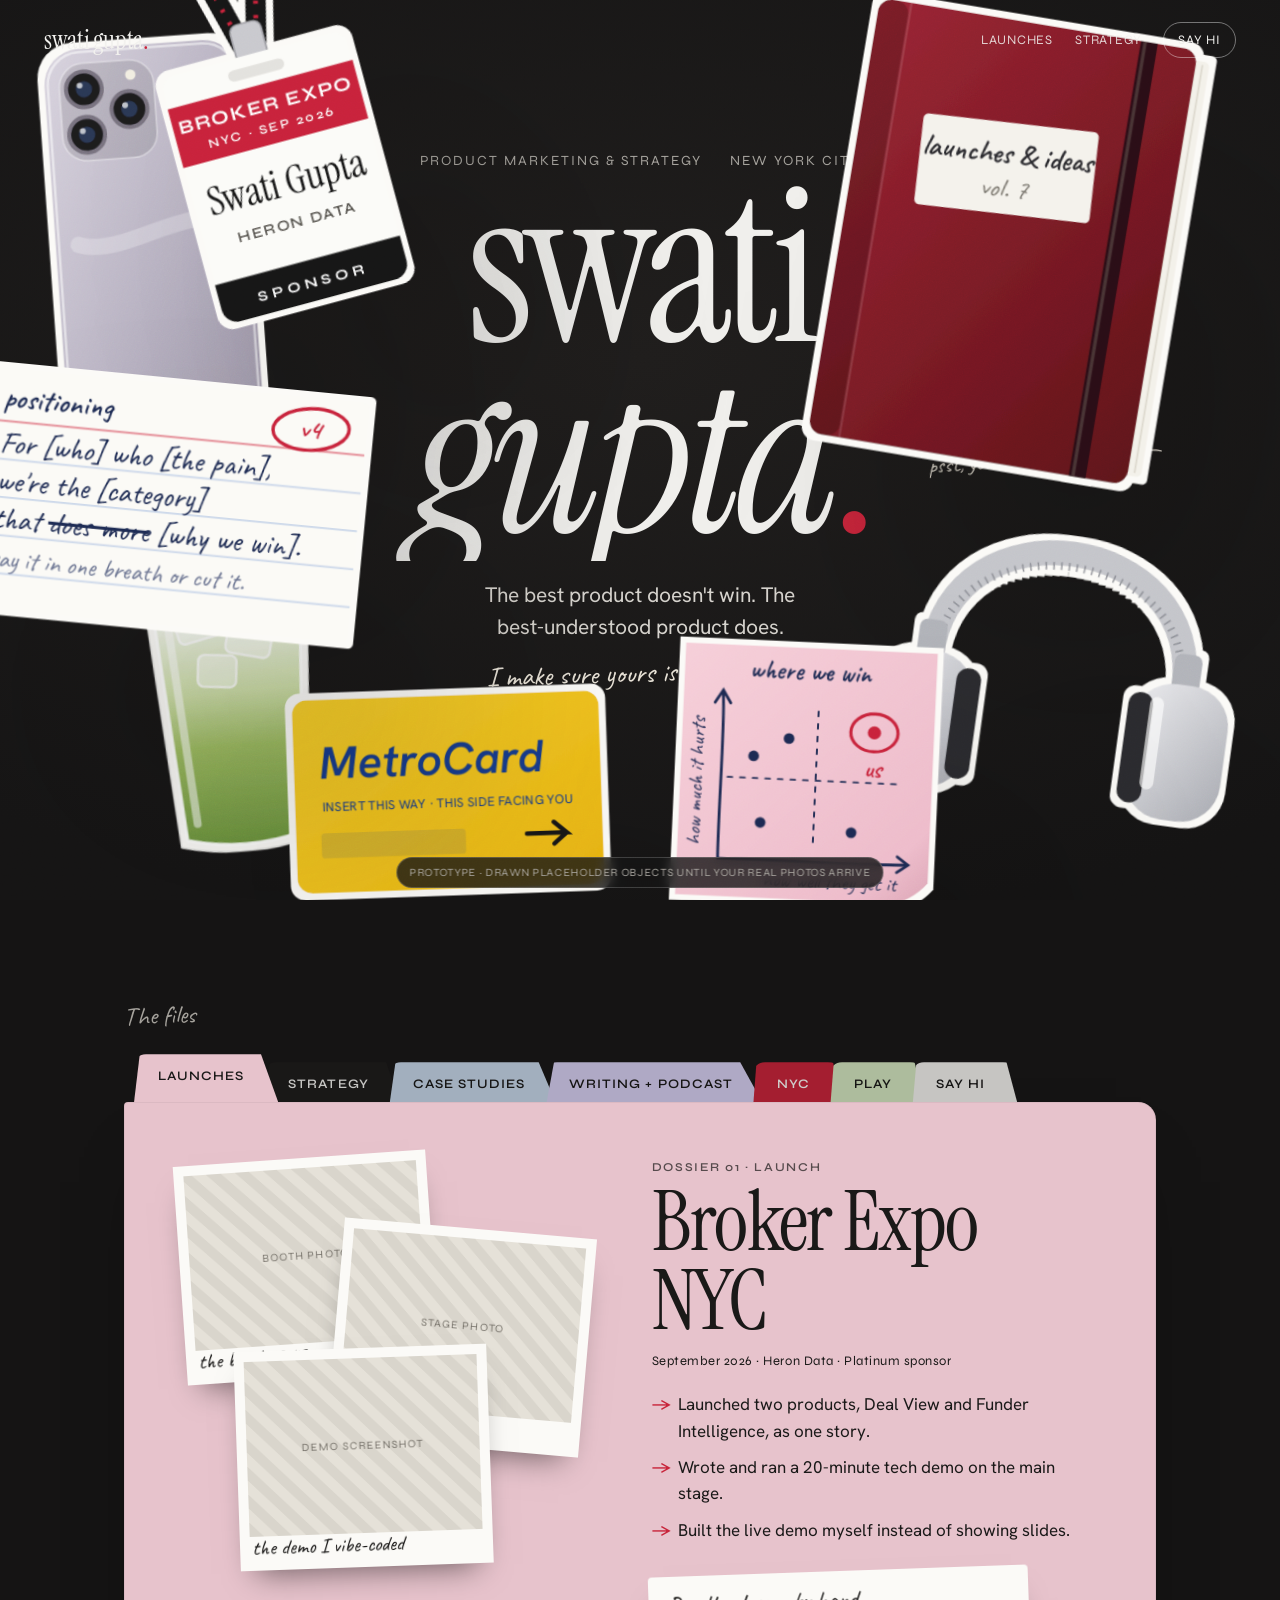
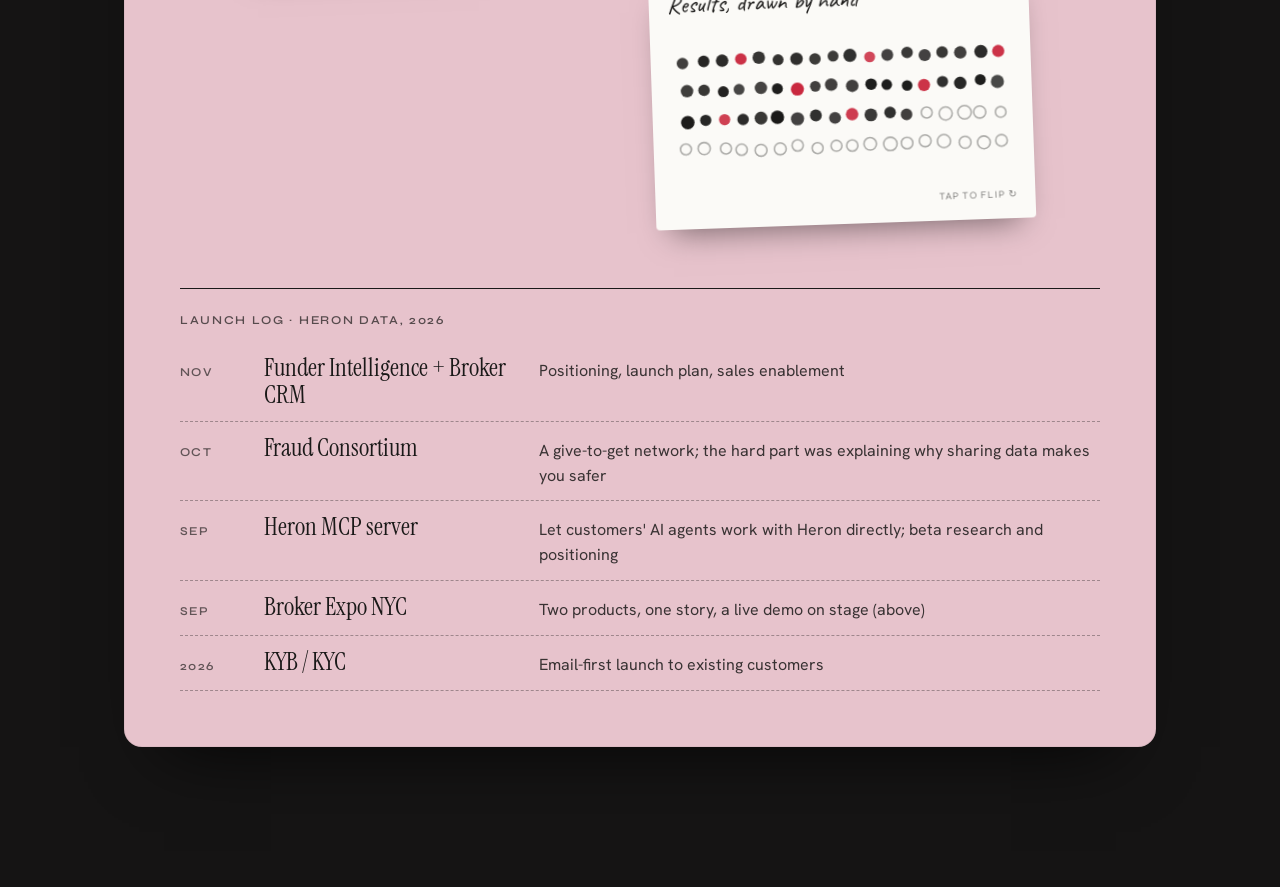
==== commit 6fb26e9b: "Revert restructure: back to the folder-tab version with podcast Reverts 35753cc at Swati's request. " ====
--- a/index.html
+++ b/index.html
@@ -23,29 +23,74 @@
   </filter>
 </svg>
 
-<p class="proto">Prototype · drawn objects are placeholders</p>
+<p class="proto">Prototype · drawn placeholder objects until your real photos arrive</p>
 
 <header class="top">
-  <a class="mark" href="#top">swati gupta<span>.</span></a>
-  <nav><a href="#about">About</a><a href="#highlights">Highlights</a><a href="#hi" class="pill">Say hi</a></nav>
+  <a class="mark" href="#desk">swati gupta<span>.</span></a>
+  <nav>
+    <a href="#files" data-open="launches">Launches</a>
+    <a href="#files" data-open="strategy">Strategy</a>
+    <a href="#files" data-open="hi" class="pill">Say hi</a>
+  </nav>
 </header>
 
 <main>
-<!-- 1. hero -->
-<section id="top" class="desk hero" aria-label="Intro">
-  <div class="hero-in">
-    <div class="title">
-      <p class="kicker">Product marketing &amp; strategy</p>
-      <h1 aria-label="Swati Gupta"><span class="ln"><span>swati</span></span><span class="ln"><span>gupta<i>.</i></span></span></h1>
-      <p class="line">The best product doesn't win. The best-understood product does. <span>I make sure yours is understood.</span></p>
-      <p class="based"><svg viewBox="0 0 16 22" width="12" height="16" aria-hidden="true"><path d="M8 1a7 7 0 0 0-7 7c0 5 7 13 7 13s7-8 7-13a7 7 0 0 0-7-7z" fill="#c8243a"/><circle cx="8" cy="8" r="2.6" fill="#0b0b0b"/></svg>Based in New York City</p>
-    </div>
-    <figure class="portrait"><img src="img/swati-portrait.jpg" alt="Swati Gupta" width="812" height="1100" fetchpriority="high"></figure>
+<section id="desk" class="desk" aria-label="Intro">
+  <div class="title">
+    <p class="kicker"><span>Product marketing &amp; strategy</span><span>New York City</span></p>
+    <h1><span class="ln"><span>swati</span></span><span class="ln"><span>gupta<i>.</i></span></span></h1>
+    <p class="line">The best product doesn't win. The best-understood product does. <span>I make sure yours is understood.</span></p>
   </div>
 
-  <p class="hint" aria-hidden="true">psst, you can move things</p>
-
-  <figure class="obj no-phone" style="--w:200px" data-d="93,74" data-m="84,90" data-r="8" data-z=".75" data-label="journal: where every launch starts">
+  <p class="hint" aria-hidden="true">psst, you can move things
+    <svg viewBox="0 0 60 40" width="46" height="30"><path d="M4 6 C 20 4, 40 10, 50 30" fill="none" stroke="currentColor" stroke-width="2" stroke-linecap="round"/><path d="M42 26 L51 32 L53 21" fill="none" stroke="currentColor" stroke-width="2" stroke-linecap="round" stroke-linejoin="round"/></svg>
+  </p>
+
+  <!-- Objects. data-d / data-m = rest position (% of desk) on desktop / phone, data-r = resting angle, data-z = parallax depth -->
+  <figure class="obj" style="--w:118px" data-d="12,27" data-m="15,21" data-r="-12" data-z=".9" data-label="camera roll: 80% booth photos">
+    <svg viewBox="-8 -8 136 260" role="img" aria-label="iPhone">
+      <defs>
+        <linearGradient id="gPhone" x1="0" y1="0" x2="1" y2="1"><stop offset="0" stop-color="#d8d3de"/><stop offset=".55" stop-color="#b9b3c3"/><stop offset="1" stop-color="#9d96a8"/></linearGradient>
+      </defs>
+      <g filter="url(#sticker)">
+        <rect x="118" y="58" width="4" height="34" rx="2" fill="#8d8698"/>
+        <rect width="120" height="244" rx="22" fill="url(#gPhone)"/>
+        <rect x="2" y="2" width="116" height="240" rx="20" fill="none" stroke="rgba(255,255,255,.55)" stroke-width="1.5"/>
+        <rect x="9" y="9" width="58" height="60" rx="15" fill="rgba(0,0,0,.1)" stroke="rgba(255,255,255,.4)"/>
+        <g fill="#1b1a1f" stroke="#78727f" stroke-width="2.5">
+          <circle cx="24" cy="25" r="11"/><circle cx="24" cy="53" r="11"/><circle cx="51" cy="39" r="11"/>
+        </g>
+        <g fill="#2b3955"><circle cx="24" cy="25" r="5"/><circle cx="24" cy="53" r="5"/><circle cx="51" cy="39" r="5"/></g>
+        <g fill="rgba(255,255,255,.7)"><circle cx="21.5" cy="22.5" r="1.8"/><circle cx="21.5" cy="50.5" r="1.8"/><circle cx="48.5" cy="36.5" r="1.8"/></g>
+        <circle cx="53" cy="18" r="3.2" fill="#f2eee2"/>
+        <path d="M14 120 C 40 130, 80 100, 106 112" stroke="rgba(255,255,255,.25)" stroke-width="10" fill="none" stroke-linecap="round"/>
+      </g>
+    </svg>
+  </figure>
+
+  <figure class="obj" style="--w:132px" data-d="21,13" data-m="47,12" data-r="-5" data-z=".6" data-label="Broker Expo NYC, Sep 2026">
+    <svg viewBox="-8 -8 156 266" role="img" aria-label="Conference badge">
+      <defs><clipPath id="cCard"><rect x="10" y="84" width="120" height="160" rx="10"/></clipPath></defs>
+      <g filter="url(#sticker)">
+        <path d="M46 0 L64 72 M94 0 L76 72" stroke="#161616" stroke-width="13" stroke-linecap="square"/>
+        <path d="M46 0 L64 72 M94 0 L76 72" stroke="#C8243A" stroke-width="3" stroke-dasharray="2 7"/>
+        <rect x="60" y="64" width="20" height="24" rx="5" fill="#c9c9ce" stroke="#9a9aa0"/>
+        <rect x="10" y="84" width="120" height="160" rx="10" fill="#fbfbf8"/>
+        <g clip-path="url(#cCard)">
+          <rect x="10" y="104" width="120" height="38" fill="#C8243A"/>
+          <rect x="10" y="218" width="120" height="26" fill="#161616"/>
+        </g>
+        <rect x="52" y="91" width="36" height="7" rx="3.5" fill="#e3e2de"/>
+        <text x="70" y="121" text-anchor="middle" font-family="Syne, sans-serif" font-weight="700" font-size="12" fill="#fff" letter-spacing="1">BROKER EXPO</text>
+        <text x="70" y="134" text-anchor="middle" font-family="Syne, sans-serif" font-weight="600" font-size="8" fill="#fff" letter-spacing="1.5">NYC · SEP 2026</text>
+        <text x="70" y="176" text-anchor="middle" font-family="Instrument Serif, serif" font-size="25" fill="#161616">Swati Gupta</text>
+        <text x="70" y="196" text-anchor="middle" font-family="Syne, sans-serif" font-weight="600" font-size="9.5" fill="#55524d" letter-spacing="1">HERON DATA</text>
+        <text x="70" y="235" text-anchor="middle" font-family="Syne, sans-serif" font-weight="700" font-size="9" fill="#fff" letter-spacing="3">SPONSOR</text>
+      </g>
+    </svg>
+  </figure>
+
+  <figure class="obj" style="--w:200px" data-d="79,27" data-m="83,24" data-r="8" data-z=".75" data-label="journal: where every launch starts">
     <svg viewBox="-8 -8 216 276" role="img" aria-label="Journal">
       <defs>
         <linearGradient id="gJournal" x1="0" y1="0" x2="1" y2="1"><stop offset="0" stop-color="#9a2433"/><stop offset="1" stop-color="#5f1219"/></linearGradient>
@@ -67,7 +112,27 @@
     </svg>
   </figure>
 
-  <figure class="obj" style="--w:104px" data-d="53,80" data-m="16,20" data-r="6" data-z="1" data-label="fuel. non-negotiable.">
+  <figure class="obj" style="--w:220px" data-d="83,72" data-m="80,83" data-r="-7" data-z=".5" data-label="podcasts on the walk to SoHo">
+    <svg viewBox="-8 -8 246 226" role="img" aria-label="Headphones">
+      <defs>
+        <linearGradient id="gCup" x1="0" y1="0" x2="1" y2="1"><stop offset="0" stop-color="#ececef"/><stop offset="1" stop-color="#a9abb2"/></linearGradient>
+      </defs>
+      <g filter="url(#sticker)">
+        <path d="M32 122 C 30 18, 198 18, 196 122" stroke="#c4c5ca" stroke-width="16" fill="none" stroke-linecap="round"/>
+        <path d="M34 120 C 34 30, 194 30, 194 120" stroke="#8e9097" stroke-width="5" fill="none" stroke-dasharray="1 4"/>
+        <rect x="22" y="98" width="18" height="30" rx="5" fill="#b1b3b9"/>
+        <rect x="188" y="98" width="18" height="30" rx="5" fill="#b1b3b9"/>
+        <rect x="0" y="118" width="62" height="88" rx="26" fill="url(#gCup)"/>
+        <rect x="166" y="118" width="62" height="88" rx="26" fill="url(#gCup)"/>
+        <rect x="50" y="126" width="16" height="72" rx="8" fill="#2b2b2f"/>
+        <rect x="162" y="126" width="16" height="72" rx="8" fill="#2b2b2f"/>
+        <rect x="10" y="128" width="9" height="60" rx="4.5" fill="rgba(255,255,255,.65)"/>
+        <rect x="176" y="128" width="9" height="60" rx="4.5" fill="rgba(255,255,255,.65)"/>
+      </g>
+    </svg>
+  </figure>
+
+  <figure class="obj" style="--w:104px" data-d="18,73" data-m="28,79" data-r="6" data-z="1" data-label="fuel. non-negotiable.">
     <svg viewBox="-8 -8 126 256" role="img" aria-label="Iced matcha">
       <defs>
         <linearGradient id="gMatcha" x1="0" y1="0" x2="0" y2="1"><stop offset=".12" stop-color="#eef2e6"/><stop offset=".4" stop-color="#c9dba0"/><stop offset=".62" stop-color="#93b552"/><stop offset="1" stop-color="#5e8a2c"/></linearGradient>
@@ -88,7 +153,41 @@
     </svg>
   </figure>
 
-  <figure class="obj" style="--w:150px" data-d="55,20" data-m="80,24" data-r="-8" data-z=".85" data-label="every launch starts on a 2x2">
+  <figure class="obj" style="--w:168px" data-d="35,88" data-m="52,90" data-r="13" data-z=".7" data-label="downtown radius only">
+    <svg viewBox="-8 -8 186 123" role="img" aria-label="MetroCard">
+      <defs><linearGradient id="gMetro" x1="0" y1="0" x2="1" y2="1"><stop offset="0" stop-color="#f8cf2a"/><stop offset="1" stop-color="#e9b40f"/></linearGradient></defs>
+      <g filter="url(#sticker)">
+        <rect width="170" height="107" rx="8" fill="url(#gMetro)"/>
+        <text x="14" y="44" font-family="Hanken Grotesk, Arial, sans-serif" font-weight="600" font-style="italic" font-size="25" fill="#123a8c">MetroCard</text>
+        <text x="15" y="62" font-family="Hanken Grotesk, Arial, sans-serif" font-size="7" fill="#123a8c" letter-spacing=".2">INSERT THIS WAY · THIS SIDE FACING YOU</text>
+        <path d="M128 78 h22 l-7 -6 M150 78 l-7 6" stroke="#161616" stroke-width="2.5" fill="none" stroke-linecap="round"/>
+        <rect x="14" y="74" width="80" height="14" rx="2" fill="rgba(18,58,140,.12)"/>
+      </g>
+    </svg>
+  </figure>
+
+  <figure class="obj" style="--w:214px" data-d="13,56" data-m="20,61" data-r="-6" data-z=".8" data-label="positioning, draft 4 (of 9)">
+    <svg viewBox="-8 -8 238 154" role="img" aria-label="Index card with a positioning statement">
+      <g filter="url(#sticker)">
+        <rect width="222" height="138" rx="3" fill="#fbfaf6"/>
+        <path d="M0 30 H222" stroke="#e58a95" stroke-width="1.2"/>
+        <g stroke="#c9d6ea" stroke-width="1"><path d="M0 52 H222 M0 74 H222 M0 96 H222 M0 118 H222"/></g>
+        <g font-family="Caveat, cursive" fill="#1d2a52">
+          <text x="12" y="22" font-size="17" font-weight="600">positioning</text>
+          <text x="12" y="48" font-size="18">For [who] who [the pain],</text>
+          <text x="12" y="70" font-size="18">we're the [category]</text>
+          <text x="12" y="92" font-size="18">that <tspan text-decoration="line-through">does more</tspan> [why we win].</text>
+          <text x="12" y="114" font-size="15" fill="#6a7391">say it in one breath or cut it.</text>
+        </g>
+        <g fill="none" stroke="#c8243a" stroke-width="2" stroke-linecap="round">
+          <ellipse cx="190" cy="18" rx="22" ry="12" transform="rotate(-6 190 18)"/>
+        </g>
+        <text x="190" y="23" text-anchor="middle" font-family="Caveat, cursive" font-weight="600" font-size="16" fill="#c8243a">v4</text>
+      </g>
+    </svg>
+  </figure>
+
+  <figure class="obj" style="--w:150px" data-d="63,86" data-m="77,70" data-r="-8" data-z=".85" data-label="every launch starts on a 2x2">
     <svg viewBox="-8 -8 176 176" role="img" aria-label="Sticky note with a hand-drawn 2x2">
       <defs><linearGradient id="gSticky" x1="0" y1="0" x2="1" y2="1"><stop offset="0" stop-color="#f6cfd9"/><stop offset=".85" stop-color="#eebccb"/><stop offset="1" stop-color="#dda6b6"/></linearGradient></defs>
       <g filter="url(#sticker)">
@@ -111,269 +210,161 @@
       </g>
     </svg>
   </figure>
-
-  <a class="scroll-cue" href="#about" aria-label="Scroll to About"><span></span></a>
 </section>
 
-<div class="marquee" aria-label="Takes I'll defend">
-  <div class="track">
-    <span>If they can't repeat it, they won't buy it.</span><i>✦</i>
-    <span>Features don't sell. Clarity does.</span><i>✦</i>
-    <span>You don't win by building more. You win by making people care.</span><i>✦</i>
-    <span>Pricing is positioning with a number on it.</span><i>✦</i>
-    <span aria-hidden="true">If they can't repeat it, they won't buy it.</span><i>✦</i>
-    <span aria-hidden="true">Features don't sell. Clarity does.</span><i>✦</i>
-    <span aria-hidden="true">You don't win by building more. You win by making people care.</span><i>✦</i>
-    <span aria-hidden="true">Pricing is positioning with a number on it.</span><i>✦</i>
-  </div>
-</div>
-
-<!-- 2. about -->
-<section id="about" class="about">
-  <div class="wrap about-top">
-    <div class="about-copy">
-      <p class="eyebrow">About me</p>
-      <h2 class="reveal-words">I like the start of things.</h2>
-      <p class="reveal">I'm Swati, a product marketer in New York. I'm happiest at the beginning: figuring out the quirks, finding what actually hurts, and experimenting my way to something I can point at.</p>
-      <p class="reveal">Right now that's Heron Data (YC S20), where I'm the only marketer at a 60-person company. I own positioning, launches, pricing and PR, including our Series A announcement.</p>
-      <p class="reveal">Before that I was in restructuring at Alvarez &amp; Marsal, which is where I figured out I wanted to be on the revenue side.</p>
+<section id="files" class="files" aria-label="Work and more">
+  <div class="wrap">
+    <p class="files-kicker">The files</p>
+    <div class="tabs" role="tablist" aria-label="Sections">
+      <button role="tab" id="t-launches" aria-controls="p-launches" aria-selected="true" data-tab="launches" style="--c:#E7C3CC">Launches</button>
+      <button role="tab" id="t-strategy" aria-controls="p-strategy" aria-selected="false" data-tab="strategy" style="--c:#1f1d1c;--t:#f2f1ee">Strategy</button>
+      <button role="tab" id="t-cases" aria-controls="p-cases" aria-selected="false" data-tab="cases" style="--c:#C6D6E8">Case studies</button>
+      <button role="tab" id="t-writing" aria-controls="p-writing" aria-selected="false" data-tab="writing" style="--c:#D6CEF0">Writing + podcast</button>
+      <button role="tab" id="t-nyc" aria-controls="p-nyc" aria-selected="false" data-tab="nyc" style="--c:#C8243A;--t:#fbfaf7">NYC</button>
+      <button role="tab" id="t-play" aria-controls="p-play" aria-selected="false" data-tab="play" style="--c:#D3E5BF">Play</button>
+      <button role="tab" id="t-hi" aria-controls="p-hi" aria-selected="false" data-tab="hi" style="--c:#F1F0EC">Say hi</button>
     </div>
-    <div class="stack" aria-label="Photos of Swati">
-      <figure class="ph-card" style="--i:0"><img src="img/swati-booth.jpg" alt="Swati at the Heron booth" loading="lazy"><figcaption>the booth, before doors</figcaption></figure>
-      <figure class="ph-card" style="--i:1"><img src="img/swati-conference.jpg" alt="Swati at a conference reception" loading="lazy"><figcaption>between demos</figcaption></figure>
-      <figure class="ph-card" style="--i:2"><img src="img/swati-booth-portrait.jpg" alt="Swati at the booth" loading="lazy"><figcaption>launch day</figcaption></figure>
-    </div>
-  </div>
-
-  <div class="wrap route">
-    <div class="map-wrap">
-      <svg class="map" viewBox="80 300 330 450" aria-label="Map of Manhattan with the places on Swati's resume">
-        <defs>
-          <clipPath id="island"><path id="islandPath" d="M300 742 C 268 732 248 700 244 660 L 240 560 C 238 480 236 400 238 320 C 240 240 248 160 262 92 C 270 52 285 26 300 14 C 318 26 336 56 346 102 C 356 172 362 252 362 332 C 362 422 358 522 352 602 C 348 662 336 716 300 742 Z"/></clipPath>
-        </defs>
-        <g transform="rotate(29 300 380)">
-          <use href="#islandPath" class="island-fill"/>
-          <g clip-path="url(#island)" class="grid">
-            <path d="M255 0 V600 M270 0 V600 M285 0 V600 M300 0 V600 M315 0 V600 M330 0 V600 M345 0 V600"/>
-            <path d="M200 70 H400 M200 100 H400 M200 130 H400 M200 160 H400 M200 190 H400 M200 220 H400 M200 250 H400 M200 280 H400 M200 310 H400 M200 340 H400 M200 370 H400 M200 400 H400 M200 430 H400 M200 460 H400 M200 490 H400 M200 520 H400 M200 550 H400 M200 580 H400"/>
-            <path class="broadway" d="M322 740 C 318 680 304 640 306 600 C 308 560 322 520 312 470 C 304 430 286 400 282 340"/>
-            <rect x="288" y="282" width="32" height="148" rx="3" class="park"/>
-          </g>
-          <use href="#islandPath" class="island-line"/>
-          <g class="river"><text x="196" y="380" transform="rotate(-90 196 380)">Hudson River</text><text x="412" y="420" transform="rotate(90 412 420)">East River</text></g>
-          <text x="304" y="360" class="park-label" transform="rotate(-90 304 360)">Central Park</text>
-          <path class="trail" d="M300 760 C 330 640, 330 520, 314 436 C 300 520, 292 580, 300 624 C 280 590, 276 540, 286 494 C 300 540, 306 590, 300 624"/>
-          <g class="pins">
-            <g class="pin" data-pin="am" transform="translate(314 436)"><circle r="13" class="halo"/><circle r="5"/><text x="0" y="-11" transform="rotate(-29)">A&amp;M</text></g>
-            <g class="pin" data-pin="expo" transform="translate(286 494)"><circle r="13" class="halo"/><circle r="5"/><text x="0" y="-11" transform="rotate(-29)">Broker Expo</text></g>
-            <g class="pin" data-pin="heron" transform="translate(300 624)"><circle r="13" class="halo"/><circle r="5"/><text x="0" y="-11" transform="rotate(-29)">Heron</text></g>
-          </g>
-        </g>
-        <g class="atl" transform="translate(92 726)"><path d="M26 -12 C 16 -6 8 2 3 12"/><path d="M1 3 L3 13 L12 10"/><text x="30" y="14">from Atlanta</text></g>
-      </svg>
-    </div>
-    <ol class="stops">
-      <li data-pin="atl"><span class="when">Before</span><b>Atlanta</b><p>B.S. in Business (Strategy &amp; Innovation) from Georgia Tech, Highest Honors. Product management at Cox Communications.</p></li>
-      <li data-pin="am"><span class="when">Jan 2023</span><b>Alvarez &amp; Marsal · Midtown</b><p>Restructuring analyst. Learned I wanted to be on the revenue side.</p></li>
-      <li data-pin="heron"><span class="when">Mar 2025</span><b>Heron Data · SoHo</b><p>Head of Marketing &amp; Product Marketing. The only marketer, building the brand from zero.</p></li>
-      <li data-pin="heron"><span class="when">Jul 2025</span><b>Series A · SoHo</b><p>Ran the PR for our $16M Series A, led by Insight Partners.</p></li>
-      <li data-pin="expo"><span class="when">Sep 2026</span><b>Broker Expo NYC · Midtown</b><p>Platinum sponsor. Two products launched as one story, live on the main stage.</p></li>
-      <li data-pin="heron"><span class="when">Now</span><b>Heron Data · SoHo</b><p>Positioning, launches, pricing and the strategy underneath.</p></li>
-    </ol>
-  </div>
-</section>
-
-<!-- 3. highlights folder -->
-<section id="highlights" class="highlights">
-  <div class="wrap">
-    <p class="eyebrow">Highlights</p>
-    <div class="bigfolder" id="bigfolder">
-      <div class="bf-tab">highlights</div>
-      <div class="bf-back"></div>
-      <div class="bf-body">
-        <div class="dossiers">
-          <div class="chips" role="group" aria-label="Pick a highlight">
-            <button class="chip" data-show="expo" aria-pressed="true">Broker Expo NYC</button>
-            <button class="chip" data-show="seriesa" aria-pressed="false">Series A PR</button>
-            <button class="chip" data-show="fraud" aria-pressed="false">Fraud Consortium</button>
-            <button class="chip" data-show="mcp" aria-pressed="false">Heron MCP</button>
-            <button class="chip" data-show="pricing" aria-pressed="false">Packaging &amp; pricing</button>
-            <button class="chip" data-show="comms" aria-pressed="false">Customer comms</button>
-            <button class="chip" data-show="podcast" aria-pressed="false">Podcast</button>
+
+    <div class="folder" id="folder">
+      <article role="tabpanel" id="p-launches" aria-labelledby="t-launches" class="panel">
+        <div class="dossier">
+          <div class="polaroids">
+            <figure class="pol" style="--r:-4deg"><div class="ph">booth photo</div><figcaption>the booth, 8:47am</figcaption></figure>
+            <figure class="pol" style="--r:5deg"><div class="ph">stage photo</div><figcaption>20 minutes on stage</figcaption></figure>
+            <figure class="pol" style="--r:-2deg"><div class="ph">demo screenshot</div><figcaption>the demo I vibe-coded</figcaption></figure>
           </div>
-          <div class="dossier" data-id="expo">
-            <div class="polaroids two">
-              <figure class="pol" style="--r:-4deg"><img src="img/swati-booth.jpg" alt="Swati at the Heron booth" loading="lazy"><figcaption>the booth, before doors</figcaption></figure>
-              <figure class="pol" style="--r:5deg"><img src="img/swati-conference.jpg" alt="Swati at a conference reception" loading="lazy"><figcaption>between demos</figcaption></figure>
-            </div>
-            <div class="brief">
-              <p class="tagline">Dossier 01 · Launch</p>
-              <h2>Broker Expo NYC</h2>
-              <p class="meta">September 2026 · Heron Data · Platinum sponsor</p>
-              <ul>
-                <li>Launched two products, Deal View and Funder Intelligence, as one story.</li>
-                <li>Wrote and ran a 20-minute tech demo on the main stage.</li>
-                <li>Built the live demo myself instead of showing slides.</li>
-              </ul>
-              <button class="postcard" aria-label="Flip the results postcard">
-                <span class="pc-in">
-                  <span class="pc-face pc-front">
-                    <span class="pc-title">Results, drawn by hand</span>
-                    <svg viewBox="0 0 220 90" class="dots" aria-hidden="true"></svg>
-                    <span class="pc-flip">tap to flip ↻</span>
-                  </span>
-                  <span class="pc-face pc-back">
-                    <span class="pc-title">Legend</span>
-                    <span class="pc-copy">Each dot is one demo booked at the booth. Real numbers go here once Heron approves them (TK).</span>
-                  </span>
+          <div class="brief">
+            <p class="tagline">Dossier 01 · Launch</p>
+            <h2>Broker Expo NYC</h2>
+            <p class="meta">September 2026 · Heron Data · Platinum sponsor</p>
+            <ul>
+              <li>Launched two products, Deal View and Funder Intelligence, as one story.</li>
+              <li>Wrote and ran a 20-minute tech demo on the main stage.</li>
+              <li>Built the live demo myself instead of showing slides.</li>
+            </ul>
+            <button class="postcard" aria-label="Flip the results postcard">
+              <span class="pc-in">
+                <span class="pc-face pc-front">
+                  <span class="pc-title">Results, drawn by hand</span>
+                  <svg viewBox="0 0 220 90" class="dots" aria-hidden="true"></svg>
+                  <span class="pc-flip">tap to flip ↻</span>
                 </span>
-              </button>
-            </div>
+                <span class="pc-face pc-back">
+                  <span class="pc-title">Legend</span>
+                  <span class="pc-copy">Each dot is one demo booked at the booth. Real numbers go here once Heron approves them (TK).</span>
+                </span>
+              </span>
+            </button>
           </div>
-          <div class="dossier" data-id="seriesa" hidden>
-            <div class="clips">
-              <a class="clip" style="--r:-3deg" href="https://siliconangle.com/2025/07/15/heron-raises-16m-automate-document-heavy-work/" target="_blank" rel="noopener"><span class="pub">SiliconANGLE</span><b>Heron raises $16M to automate document-heavy work</b><em>best placement</em></a>
-              <a class="clip" style="--r:2.5deg" href="https://alleywatch.com/2025/07/heron-data-ai-document-workflow-automation-business-process-automation-smb-lending-johannes-jaeckle/" target="_blank" rel="noopener"><span class="pub">AlleyWatch</span><b>Heron Data raises $16.6M to automate document-heavy workflows with AI</b><em>the CEO interview</em></a>
-              <a class="clip" style="--r:-1.5deg" href="https://www.pymnts.com/news/artificial-intelligence/2025/ai-startups-heron-aims-to-organize-business-data/" target="_blank" rel="noopener"><span class="pub">PYMNTS</span><b>AI Startups: Heron aims to organize business data</b></a>
-            </div>
-            <div class="brief">
-              <p class="tagline">Dossier 02 · Announcement</p>
-              <h2>Seed to Series A</h2>
-              <p class="meta">July 2025 · $16M led by Insight Partners · with YC, BoxGroup, Flex Capital</p>
-              <ul>
-                <li>Ran PR for the announcement end to end: the story, the press list, the pitches, the placements.</li>
-                <li>Landed coverage in SiliconANGLE, PYMNTS (twice), AlleyWatch, Built In, FF News and more.</li>
-                <li>Pitched and placed the founder interviews, including AlleyWatch's CEO Q&amp;A.</li>
-              </ul>
-              <p class="note">four months into the job</p>
-            </div>
+        </div>
+        <div class="ledger">
+          <p class="tagline">Launch log · Heron Data, 2026</p>
+          <ol>
+            <li><span class="when">Nov</span><b>Funder Intelligence + Broker CRM</b><span class="what">Positioning, launch plan, sales enablement</span></li>
+            <li><span class="when">Oct</span><b>Fraud Consortium</b><span class="what">A give-to-get network; the hard part was explaining why sharing data makes you safer</span></li>
+            <li><span class="when">Sep</span><b>Heron MCP server</b><span class="what">Let customers' AI agents work with Heron directly; beta research and positioning</span></li>
+            <li><span class="when">Sep</span><b>Broker Expo NYC</b><span class="what">Two products, one story, a live demo on stage (above)</span></li>
+            <li><span class="when">2026</span><b>KYB / KYC</b><span class="what">Email-first launch to existing customers</span></li>
+          </ol>
+        </div>
+      </article>
+
+      <article role="tabpanel" id="p-strategy" aria-labelledby="t-strategy" class="panel" hidden>
+        <p class="tagline">The thinking under the launches</p>
+        <h2>Strategy, then story, then proof</h2>
+        <p class="lede">A launch is the loud part. Most of my job is the quiet part before it: deciding what we sell, to whom, and why we win.</p>
+        <div class="memos">
+          <section class="memo" style="--r:-1.4deg">
+            <p class="no">Memo 01 · Q4 2026</p>
+            <h3>Packaging &amp; pricing</h3>
+            <p>Mapped every product and SKU Heron sells, drew the platform → product → module hierarchy, and built the value ladder the packaging hangs on.</p>
+            <p class="note">pricing is positioning with a number on it</p>
+          </section>
+          <section class="memo" style="--r:1.1deg">
+            <p class="no">Memo 02 · Oct 2026</p>
+            <h3>Customer comms, as a system</h3>
+            <p>Designed how existing customers hear about what's new: P1/P2/P3 tiers, a definition of "ready," and a blast-then-follow-up loop with customer ops.</p>
+            <p class="note">a launch nobody hears about didn't happen</p>
+          </section>
+          <section class="memo" style="--r:-.6deg">
+            <p class="no">Memo 03 · always</p>
+            <h3>How I work</h3>
+            <svg class="flow" viewBox="0 0 300 70" aria-label="Strategy, then story, then proof">
+              <g font-family="Caveat, cursive" font-size="20" fill="currentColor" text-anchor="middle"><text x="42" y="42">strategy</text><text x="150" y="42">story</text><text x="256" y="42">proof</text></g>
+              <g fill="none" stroke="currentColor" stroke-width="1.6" stroke-linecap="round"><path d="M84 36 C 100 30, 110 30, 122 36 M116 31 l7 5 -8 3"/><path d="M182 36 C 198 30, 208 30, 222 36 M216 31 l7 5 -8 3"/><ellipse cx="42" cy="36" rx="40" ry="18" stroke="#c8243a"/></g>
+            </svg>
+            <p>Pick the fight first. Then write the one-breath version. Then find the customer, number or demo that proves it.</p>
+          </section>
+        </div>
+        <div class="takes">
+          <p class="tagline">Takes I'll defend</p>
+          <ul>
+            <li>If they can't repeat it, they won't buy it.</li>
+            <li>You don't win by building more. You win by making people care.</li>
+            <li>Features don't sell. Clarity does.</li>
+          </ul>
+        </div>
+      </article>
+
+      <article role="tabpanel" id="p-cases" aria-labelledby="t-cases" class="panel" hidden>
+        <p class="tagline">Customer stories I wrote</p>
+        <h2>Case studies</h2>
+        <div class="cards">
+          <a class="card" href="#" aria-disabled="true"><span class="no">01</span><b>Customer TK</b><span>Headline result TK</span><em>read →</em></a>
+          <a class="card" href="#" aria-disabled="true"><span class="no">02</span><b>Customer TK</b><span>Headline result TK</span><em>read →</em></a>
+          <a class="card" href="#" aria-disabled="true"><span class="no">03</span><b>Customer TK</b><span>Headline result TK</span><em>read →</em></a>
+        </div>
+      </article>
+
+      <article role="tabpanel" id="p-writing" aria-labelledby="t-writing" class="panel" hidden>
+        <div class="onair">
+          <div>
+            <p class="tagline">On air · Marketers of Technology</p>
+            <h2>The only marketer at a 60-person company</h2>
+            <p class="lede">How I run marketing solo at Heron: AI made me a faster listener, not a faster writer. Everything I make starts from what customers actually said on calls.</p>
+            <a class="btn" href="https://open.spotify.com/episode/0vbCJVTCFBP7razjbyaUhd" target="_blank" rel="noopener">Listen on Spotify →</a>
           </div>
-          <div class="dossier" data-id="fraud" hidden>
-            <div class="sketch">
-              <svg viewBox="0 0 300 220" aria-hidden="true">
-                <g fill="none" stroke="#1d2a52" stroke-width="1.6" stroke-linecap="round"><path d="M150 110 L60 50 M150 110 L250 46 M150 110 L52 170 M150 110 L246 176 M150 110 L150 24 M60 50 L150 24 M250 46 L246 176"/></g>
-                <g fill="#fbfaf7" stroke="#1d2a52" stroke-width="1.8"><circle cx="60" cy="50" r="15"/><circle cx="250" cy="46" r="15"/><circle cx="52" cy="170" r="15"/><circle cx="246" cy="176" r="15"/><circle cx="150" cy="24" r="13"/></g>
-                <circle cx="150" cy="110" r="24" fill="#c8243a"/>
-                <g font-family="Caveat, cursive" font-size="17" fill="#1d2a52" text-anchor="middle"><text x="60" y="88">funder</text><text x="252" y="84">funder</text><text x="52" y="208">funder</text><text x="248" y="214">funder</text></g>
-                <text x="150" y="116" text-anchor="middle" font-family="Caveat, cursive" font-size="16" fill="#fbfaf7">ring</text>
-              </svg>
-              <p class="note">give a little data, get the whole network</p>
-            </div>
-            <div class="brief">
-              <p class="tagline">Dossier 03 · Launch</p>
-              <h2>Fraud Consortium</h2>
-              <p class="meta">October 2026 · Heron Data · MCA funders</p>
-              <ul>
-                <li>Positioned a give-to-get network: funders report early defaults, Heron flags applicants linked to fraud rings.</li>
-                <li>Made the counterintuitive part simple: why sharing your data makes you safer.</li>
-                <li>Ran the launch to new and existing customers, with tiered comms and follow-ups.</li>
-              </ul>
-            </div>
+          <div class="player">
+            <iframe title="Spotify: The Only Marketer at a 60-Person Company, Swati Gupta" src="https://open.spotify.com/embed/episode/0vbCJVTCFBP7razjbyaUhd?utm_source=generator&amp;theme=0" width="100%" height="232" frameborder="0" allow="autoplay; clipboard-write; encrypted-media; fullscreen; picture-in-picture" loading="lazy"></iframe>
           </div>
-          <div class="dossier" data-id="mcp" hidden>
-            <div class="sketch term">
-              <p><span>you</span> pull last month's declined deals and why</p>
-              <p><span>agent</span> calling heron.search_deals …</p>
-              <p><span>agent</span> 41 deals. top reason: negative days</p>
-              <p class="note">your AI agent, now fluent in Heron</p>
-            </div>
-            <div class="brief">
-              <p class="tagline">Dossier 04 · Launch</p>
-              <h2>Heron MCP server</h2>
-              <p class="meta">September 2026 · Heron Data · beta</p>
-              <ul>
-                <li>Positioned Heron's MCP server: customers' AI agents work with Heron directly.</li>
-                <li>Ran the beta research with early customers to find the words they use.</li>
-                <li>Wrote the claims discipline: what we can say, and what we can't yet.</li>
-              </ul>
-            </div>
-          </div>
-          <div class="dossier" data-id="pricing" hidden>
-            <div class="sketch">
-              <svg viewBox="0 0 300 220" aria-hidden="true">
-                <g fill="none" stroke="#1d2a52" stroke-width="1.8" stroke-linecap="round">
-                  <path d="M30 190 H90 V150 H150 V110 H210 V70 H270"/>
-                </g>
-                <g font-family="Caveat, cursive" font-size="17" fill="#1d2a52"><text x="34" y="182">platform</text><text x="94" y="142">product</text><text x="154" y="102">module</text><text x="214" y="62">plan / SKU</text></g>
-                <path d="M262 38 l10 -12 4 16" fill="none" stroke="#c8243a" stroke-width="2" stroke-linecap="round"/>
-                <text x="190" y="30" font-family="Caveat, cursive" font-size="18" fill="#c8243a">value ladder</text>
-              </svg>
-              <p class="note">pricing is positioning with a number on it</p>
-            </div>
-            <div class="brief">
-              <p class="tagline">Strategy · Q4 2026</p>
-              <h2>Packaging &amp; pricing</h2>
-              <p class="meta">Heron Data · cross-functional sprint I lead</p>
-              <ul>
-                <li>Mapped every product and SKU Heron sells, from four different sources of truth.</li>
-                <li>Drew the platform → product → module → plan hierarchy with each squad lead.</li>
-                <li>Built the value ladder the packaging and the pricing page hang on.</li>
-              </ul>
-            </div>
-          </div>
-          <div class="dossier" data-id="comms" hidden>
-            <div class="sketch">
-              <svg viewBox="0 0 300 220" aria-hidden="true">
-                <g font-family="Caveat, cursive" fill="#1d2a52">
-                  <text x="20" y="50" font-size="26" fill="#c8243a">P1</text><text x="62" y="50" font-size="18">blast to everyone, then follow up</text>
-                  <text x="20" y="110" font-size="26">P2</text><text x="62" y="110" font-size="18">tell the customers it's for</text>
-                  <text x="20" y="170" font-size="26">P3</text><text x="62" y="170" font-size="18">release notes, quietly</text>
-                </g>
-                <g stroke="#1d2a52" stroke-width="1" stroke-dasharray="3 5"><path d="M20 72 H280 M20 132 H280"/></g>
-              </svg>
-              <p class="note">a launch nobody hears about didn't happen</p>
-            </div>
-            <div class="brief">
-              <p class="tagline">Strategy · Oct 2026</p>
-              <h2>Customer comms, as a system</h2>
-              <p class="meta">Heron Data · with customer ops</p>
-              <ul>
-                <li>Designed how existing customers hear about what's new, tiered P1 to P3.</li>
-                <li>Wrote the definition of "ready" so nothing ships to customers half-explained.</li>
-                <li>Set up the blast-then-follow-up loop with customer ops; Fraud Consortium was the first run.</li>
-              </ul>
-            </div>
-          </div>
-          <div class="dossier" data-id="podcast" hidden>
-            <div class="player">
-              <iframe title="Spotify: The Only Marketer at a 60-Person Company, Swati Gupta" src="https://open.spotify.com/embed/episode/0vbCJVTCFBP7razjbyaUhd?utm_source=generator&amp;theme=0" width="100%" height="232" frameborder="0" allow="autoplay; clipboard-write; encrypted-media; fullscreen; picture-in-picture" loading="lazy"></iframe>
-            </div>
-            <div class="brief">
-              <p class="tagline">On air · Marketers of Technology</p>
-              <h2>The only marketer at a 60-person company</h2>
-              <p class="meta">October 2026 · podcast episode</p>
-              <ul>
-                <li>How I run marketing solo at Heron.</li>
-                <li>AI made me a faster listener, not a faster writer.</li>
-                <li>Everything I make starts from what customers actually said on calls.</li>
-              </ul>
-              <a class="btn" href="https://open.spotify.com/episode/0vbCJVTCFBP7razjbyaUhd" target="_blank" rel="noopener">Listen on Spotify →</a>
-            </div>
-          </div>
-        </div>
-      </div>
-      <div class="bf-cover" aria-hidden="true"><span>open me</span></div>
+        </div>
+        <div class="substack">
+          <p class="tagline">Substack</p>
+          <h3>Notes from building a brand from zero</h3>
+          <p>Latest posts from swatiii.substack.com will load here automatically.</p>
+          <a href="https://swatiii.substack.com" target="_blank" rel="noopener">Read on Substack →</a>
+        </div>
+      </article>
+
+      <article role="tabpanel" id="p-nyc" aria-labelledby="t-nyc" class="panel" hidden>
+        <p class="tagline">Personal texture</p>
+        <h2>My downtown, mapped</h2>
+        <p class="lede">An illustrated map of my favorite coffee and food spots goes here. Waiting on the list.</p>
+      </article>
+
+      <article role="tabpanel" id="p-play" aria-labelledby="t-play" class="panel" hidden>
+        <p class="tagline">Mini game</p>
+        <h2>Matcha Run</h2>
+        <p class="lede">Catch the matcha. Dodge "synergy," "leverage," pigeons, and the occasional em-dash. Coming next.</p>
+      </article>
+
+      <article role="tabpanel" id="p-hi" aria-labelledby="t-hi" class="panel" hidden>
+        <p class="tagline">Contact</p>
+        <h2>Say hi</h2>
+        <p class="lede">Want to talk positioning, launches, pricing, or the best matcha below 14th Street? Email me.</p>
+        <p class="links">
+          <a class="btn" href="mailto:gupta71swati@gmail.com">gupta71swati@gmail.com</a>
+          <a href="https://www.linkedin.com/in/swati-gupta1" target="_blank" rel="noopener">LinkedIn</a>
+          <a href="https://swatiii.substack.com" target="_blank" rel="noopener">Substack</a>
+          <a href="https://x.com/swatiiidotcom" target="_blank" rel="noopener">X</a>
+        </p>
+      </article>
     </div>
   </div>
 </section>
-
-<!-- 4. contact -->
-<section id="hi" class="contact">
-  <div class="wrap">
-    <p class="eyebrow">Say hi</p>
-    <a class="big-mail" href="mailto:gupta71swati@gmail.com">gupta71swati@gmail.com</a>
-    <p class="lede">Want to talk positioning, launches, pricing, or the best matcha below 14th Street?</p>
-    <p class="links">
-      <a href="https://www.linkedin.com/in/swati-gupta1" target="_blank" rel="noopener">LinkedIn</a>
-      <a href="https://swatiii.substack.com" target="_blank" rel="noopener">Substack</a>
-      <a href="https://x.com/swatiiidotcom" target="_blank" rel="noopener">X</a>
-    </p>
-    <p class="foot">© 2026 Swati Gupta · New York City</p>
-  </div>
-</section>
 </main>
 
 <script src="js/desk.js"></script>
-<script src="js/site.js"></script>
+<script src="js/files.js"></script>
 </body>
 </html>
--- a/css/site.css
+++ b/css/site.css
@@ -1,217 +1,113 @@
-/* swatigupta.info — hero (moveable objects + portrait), about (photos + NYC route map), highlights folder, contact */
+/* swatigupta.info: the desk (objects you can move) + the files (folder-tab sections) */
 :root {
-  --bg: #0b0b0b;
-  --bg2: #141313;
+  --desk: #151414;
   --ink: #f2f1ee;
   --muted: #a5a29c;
-  --paper: #f6f5f1;
+  --paper: #f4f3ef;
   --type: #1a1918;
-  --pen: #1d2a52;
   --cherry: #c8243a;
-  --pink: #ecc6cf;
   --serif: "Instrument Serif", "Times New Roman", serif;
   --caps: "Syne", "Helvetica Neue", Arial, sans-serif;
   --hand: "Caveat", "Comic Sans MS", cursive;
   --text: "Hanken Grotesk", "Helvetica Neue", Arial, sans-serif;
-  --ease: cubic-bezier(.16,1,.3,1);
-  --k: 1;
+  --k: 1; /* object scale; smaller on phones */
   color-scheme: dark;
 }
 @media (max-width: 760px) { :root { --k: .62 } }
 
 * { box-sizing: border-box }
 html { scroll-behavior: smooth }
-body { margin: 0; background: var(--bg); color: var(--ink); font-family: var(--text); font-size: 17px; line-height: 1.6; -webkit-font-smoothing: antialiased; overflow-x: hidden }
+body { margin: 0; background: var(--desk); color: var(--ink); font-family: var(--text); font-size: 17px; line-height: 1.55; -webkit-font-smoothing: antialiased; overflow-x: hidden }
 a { color: inherit }
-img { max-width: 100%; display: block }
-.wrap { max-width: 1160px; margin: 0 auto; padding-inline: clamp(16px, 4vw, 48px) }
-.eyebrow { margin: 0 0 14px; font-family: var(--caps); font-size: 12px; font-weight: 600; letter-spacing: .16em; text-transform: uppercase; color: var(--muted) }
 
-body::after { content: ""; position: fixed; inset: 0; pointer-events: none; z-index: 100; opacity: .07; mix-blend-mode: overlay;
+/* paper grain over everything */
+body::after { content: ""; position: fixed; inset: 0; pointer-events: none; z-index: 100; opacity: .09; mix-blend-mode: overlay;
   background-image: url("data:image/svg+xml;utf8,<svg xmlns='http://www.w3.org/2000/svg' width='160' height='160'><filter id='n'><feTurbulence type='fractalNoise' baseFrequency='.85' numOctaves='3' stitchTiles='stitch'/></filter><rect width='100%' height='100%' filter='url(%23n)'/></svg>") }
 
-.proto { position: fixed; left: 50%; bottom: calc(12px + env(safe-area-inset-bottom, 0px)); transform: translateX(-50%); z-index: 60; margin: 0; font-family: var(--caps); font-size: 10.5px; letter-spacing: .06em; text-transform: uppercase; background: rgba(11,11,11,.8); border: 1px solid rgba(255,255,255,.16); padding: 6px 12px; border-radius: 999px; color: var(--muted); white-space: nowrap; backdrop-filter: blur(6px) }
+.proto { position: fixed; left: 50%; bottom: calc(12px + env(safe-area-inset-bottom, 0px)); transform: translateX(-50%); z-index: 60; margin: 0; font-family: var(--caps); font-size: 11px; letter-spacing: .06em; text-transform: uppercase; background: rgba(21,20,20,.8); border: 1px solid rgba(255,255,255,.18); padding: 6px 12px; border-radius: 999px; color: var(--muted); white-space: nowrap; backdrop-filter: blur(6px) }
 
 /* ---------- header ---------- */
-.top { position: fixed; top: 0; left: 0; right: 0; z-index: 50; display: flex; justify-content: space-between; align-items: center; padding: 18px clamp(16px, 4vw, 48px); transition: background .4s, backdrop-filter .4s }
-.top.solid { background: rgba(11,11,11,.72); backdrop-filter: blur(10px) }
+.top { position: absolute; top: 0; left: 0; right: 0; z-index: 30; display: flex; justify-content: space-between; align-items: center; padding: 20px clamp(16px, 4vw, 44px); pointer-events: none }
+.top > * { pointer-events: auto }
 .mark { font-family: var(--serif); font-size: 26px; text-decoration: none; letter-spacing: -.01em }
 .mark span, h1 i { color: var(--cherry); font-style: normal }
-.top nav { display: flex; gap: 24px; align-items: center; font-family: var(--caps); font-size: 12.5px; letter-spacing: .08em; text-transform: uppercase }
-.top nav a { text-decoration: none; opacity: .8; transition: opacity .2s }
+.top nav { display: flex; gap: 22px; align-items: center; font-family: var(--caps); font-size: 13px; letter-spacing: .06em; text-transform: uppercase }
+.top nav a { text-decoration: none; opacity: .85 }
 .top nav a:hover { opacity: 1 }
-.top nav a.pill { border: 1px solid rgba(255,255,255,.4); padding: 7px 14px; border-radius: 999px; opacity: 1; transition: background .2s, color .2s }
-.top nav a.pill:hover { background: var(--ink); color: var(--bg) }
+.top nav a.pill { border: 1px solid rgba(255,255,255,.4); padding: 7px 14px; border-radius: 999px; opacity: 1 }
+.top nav a.pill:hover { background: var(--ink); color: var(--desk) }
 @media (max-width: 560px) { .top nav a:not(.pill) { display: none } }
 
-/* ---------- 1. hero ---------- */
-.hero { position: relative; height: 100vh; height: 100svh; min-height: 620px; overflow: hidden; touch-action: pan-y; background: #000 }
-.hero::after { content: ""; position: absolute; left: 0; right: 0; bottom: 0; height: 120px; background: linear-gradient(transparent, var(--bg)); pointer-events: none; z-index: 2 }
-.hero-in { position: absolute; inset: 0; display: grid; grid-template-columns: 1.1fr .9fr; align-items: center; padding: 0 clamp(16px, 5vw, 72px) }
-.title { position: relative; z-index: 3; pointer-events: none; will-change: transform, opacity }
-.kicker { margin: 0 0 10px; font-family: var(--caps); font-size: clamp(11px, 1.1vw, 13px); letter-spacing: .18em; text-transform: uppercase; color: var(--muted); animation: fade .9s ease .5s both }
-h1 { margin: 0; font-family: var(--serif); font-weight: 400; font-size: clamp(88px, 14.5vw, 230px); line-height: .8; letter-spacing: -.04em }
-h1 .ln { display: block; overflow: hidden; padding: 0 .04em .07em }
-h1 .ln > span { display: inline-block; animation: rise 1.4s var(--ease) both }
-h1 .ln:nth-child(2) > span { animation-delay: .12s; font-style: italic; padding-left: .5em }
-@keyframes rise { from { transform: translateY(108%) } to { transform: none } }
-@keyframes fade { from { opacity: 0; transform: translateY(10px) } to { opacity: 1; transform: none } }
-.line { margin: 26px 0 0; max-width: 31ch; font-size: clamp(18px, 1.7vw, 22px); line-height: 1.4; color: #dcd9d3; animation: fade 1s ease .8s both }
-.line span { display: block; margin-top: 8px; font-family: var(--hand); font-size: 1.3em; color: var(--pink); transform: rotate(-1.5deg); transform-origin: left }
-.based { display: inline-flex; gap: 8px; align-items: center; margin: 26px 0 0; padding: 8px 14px; border: 1px solid rgba(255,255,255,.22); border-radius: 999px; font-family: var(--caps); font-size: 11.5px; letter-spacing: .14em; text-transform: uppercase; animation: fade 1s ease 1s both }
+/* ---------- the desk ---------- */
+.desk { position: relative; height: 100vh; height: 100svh; min-height: 600px; overflow: hidden; touch-action: pan-y;
+  background: radial-gradient(120% 90% at 50% 40%, #1f1d1c 0%, var(--desk) 70%) }
+.title { position: absolute; left: 50%; top: 47%; transform: translate(-50%, -50%); text-align: center; width: min(92vw, 1100px); pointer-events: none; z-index: 1 }
+.kicker { display: flex; justify-content: center; gap: 28px; margin: 0 0 6px; font-family: var(--caps); font-size: clamp(11px, 1.2vw, 14px); letter-spacing: .14em; text-transform: uppercase; color: var(--muted) }
+h1 { margin: 0; font-family: var(--serif); font-weight: 400; font-size: clamp(84px, 17vw, 250px); line-height: .82; letter-spacing: -.035em }
+h1 .ln { display: block; overflow: hidden; padding: 0 .04em .06em }
+h1 .ln > span { display: inline-block; animation: rise 1.3s cubic-bezier(.16,1,.3,1) both }
+h1 .ln:nth-child(2) > span { animation-delay: .12s; font-style: italic }
+@keyframes rise { from { transform: translateY(105%) } to { transform: none } }
+.line { margin: 18px auto 0; max-width: 30ch; font-size: clamp(17px, 1.8vw, 21px); color: #d8d5cf; animation: fade 1s ease .7s both }
+@keyframes fade { from { opacity: 0; transform: translateY(8px) } to { opacity: 1; transform: none } }
 
-.portrait { position: relative; z-index: 1; margin: 0; height: 100%; display: flex; align-items: flex-end; justify-content: center; will-change: transform }
-.portrait img { height: min(92%, 860px); width: auto; object-fit: contain;
-  -webkit-mask-image: linear-gradient(to right, transparent, #000 14%, #000 86%, transparent), linear-gradient(to bottom, transparent, #000 10%, #000 80%, transparent);
-  -webkit-mask-composite: source-in; mask-image: linear-gradient(to right, transparent, #000 14%, #000 86%, transparent), linear-gradient(to bottom, transparent, #000 10%, #000 80%, transparent); mask-composite: intersect;
-  animation: wipe 1.6s var(--ease) .25s both }
-@keyframes wipe { from { clip-path: inset(100% 0 0 0); transform: translateY(40px) scale(1.04) } to { clip-path: inset(0 0 0 0); transform: none } }
-@media (max-width: 820px) {
-  .hero-in { grid-template-columns: 1fr; align-items: end; padding-bottom: 14svh }
-  .portrait { position: absolute; inset: 8% -10% 0 30%; opacity: .55 }
-  .title { align-self: end }
-}
+.hint { position: absolute; z-index: 2; right: clamp(16px, 9vw, 140px); top: 49%; margin: 0; font-family: var(--hand); font-size: 22px; color: #e9e3d6; display: flex; align-items: flex-start; gap: 4px; transform: rotate(-4deg); opacity: 0; transition: opacity .6s ease; pointer-events: none }
+.hint.on { opacity: .9 }
+.hint svg { transform: scaleX(-1) rotate(-10deg) translateY(10px) }
+@media (max-width: 760px) { .hint { right: auto; left: 42%; top: 66%; transform: translateX(-50%) rotate(-3deg) } .hint svg { display: none } }
 
-.hint { position: absolute; z-index: 4; right: 4vw; bottom: 9%; margin: 0; font-family: var(--hand); font-size: 21px; color: #e9e3d6; transform: rotate(-4deg); opacity: 0; transition: opacity .6s ease; pointer-events: none }
-.hint.on { opacity: .85 }
-.scroll-cue { position: absolute; left: 50%; bottom: 26px; z-index: 4; width: 22px; height: 36px; margin-left: -11px; border: 1.5px solid rgba(255,255,255,.45); border-radius: 12px }
-.scroll-cue span { position: absolute; left: 50%; top: 7px; width: 3px; height: 7px; margin-left: -1.5px; border-radius: 2px; background: var(--ink); animation: cue 1.8s ease-in-out infinite }
-@keyframes cue { 0% { transform: translateY(0); opacity: 0 } 30% { opacity: 1 } 80% { transform: translateY(12px); opacity: 0 } 100% { opacity: 0 } }
-@media (max-width: 760px) { .scroll-cue, .obj.no-phone { display: none } }
-
-/* moveable objects (desk.js sets transform + shadow vars) */
-.obj { position: absolute; left: 0; top: 0; margin: 0; width: calc(var(--w) * var(--k)); z-index: 5; cursor: grab; user-select: none; -webkit-user-select: none; touch-action: none; opacity: 0; will-change: transform; --sx: 6px; --sy: 10px; --sb: 8px; --so: .45 }
+/* objects: JS sets transform + shadow vars every frame */
+.obj { position: absolute; left: 0; top: 0; margin: 0; width: calc(var(--w) * var(--k)); z-index: 5; cursor: grab; user-select: none; -webkit-user-select: none; touch-action: none; opacity: 0; will-change: transform;
+  --sx: 6px; --sy: 10px; --sb: 8px; --so: .45 }
 .obj.in { opacity: 1 }
 .obj.held { cursor: grabbing }
-.obj svg { display: block; width: 100%; height: auto; overflow: visible; filter: drop-shadow(var(--sx) var(--sy) var(--sb) rgba(0,0,0,var(--so))); transition: transform .35s var(--ease); transform: perspective(600px) rotateX(var(--tx, 0deg)) rotateY(var(--ty, 0deg)) }
+.obj svg { display: block; width: 100%; height: auto; overflow: visible; filter: drop-shadow(var(--sx) var(--sy) var(--sb) rgba(0,0,0,var(--so))); transition: transform .35s cubic-bezier(.16,1,.3,1); transform: perspective(600px) rotateX(var(--tx, 0deg)) rotateY(var(--ty, 0deg)) }
 .obj:focus-visible { outline: 2px dashed var(--ink); outline-offset: 6px }
-.tag { position: absolute; left: 50%; bottom: 100%; margin-bottom: 6px; font-family: var(--hand); font-size: 21px; line-height: 1.1; color: var(--type); background: var(--paper); padding: 4px 10px 5px; border-radius: 3px; white-space: nowrap; pointer-events: none; opacity: 0; transform: translate(-50%, 6px) rotate(-3deg); transition: opacity .25s, transform .3s var(--ease); box-shadow: 0 6px 14px -6px rgba(0,0,0,.5) }
+.tag { position: absolute; left: 50%; bottom: 100%; margin-bottom: 6px; font-family: var(--hand); font-size: 21px; line-height: 1.1; color: var(--type); background: var(--paper); padding: 4px 10px 5px; border-radius: 3px; white-space: nowrap; pointer-events: none; opacity: 0; transform: translate(-50%, 6px) rotate(-3deg); transition: opacity .25s, transform .3s cubic-bezier(.16,1,.3,1); box-shadow: 0 6px 14px -6px rgba(0,0,0,.5) }
 .obj.show .tag { opacity: 1; transform: translate(-50%, 0) rotate(-3deg) }
 
-/* takes marquee */
-.marquee { overflow: hidden; border-block: 1px solid rgba(255,255,255,.14); background: var(--bg2); padding: 18px 0 }
-.marquee .track { display: flex; gap: 34px; width: max-content; animation: marquee 48s linear infinite; font-family: var(--serif); font-size: clamp(24px, 2.6vw, 34px); white-space: nowrap }
-.marquee span:nth-of-type(even) { font-style: italic }
-.marquee i { font-style: normal; color: var(--cherry); font-size: .7em; align-self: center }
-.marquee:hover .track { animation-play-state: paused }
-@keyframes marquee { to { transform: translateX(-50%) } }
+/* ---------- the files ---------- */
+.files { position: relative; padding: clamp(48px, 8vw, 96px) 0 clamp(90px, 12vw, 140px); background: var(--desk) }
+.wrap { max-width: 1120px; margin: 0 auto; padding-inline: clamp(16px, 4vw, 44px) }
+.files-kicker { margin: 0 0 18px; font-family: var(--hand); font-size: 26px; color: var(--muted); transform: rotate(-2deg); display: inline-block }
 
-/* scroll reveals (site.js adds .seen) */
-.reveal { opacity: 0; transform: translateY(24px); transition: opacity .9s ease, transform 1s var(--ease) }
-.reveal.seen { opacity: 1; transform: none }
-.reveal-words .w { display: inline-block; opacity: 0; transform: translateY(.5em); transition: opacity .6s ease, transform .8s var(--ease); transition-delay: calc(var(--i) * 70ms) }
-.reveal-words.seen .w { opacity: 1; transform: none }
+.tabs { display: flex; gap: 0; padding-left: 10px; overflow-x: auto; scrollbar-width: none; position: relative; z-index: 2 }
+.tabs::-webkit-scrollbar { display: none }
+.tabs button { all: unset; cursor: pointer; flex: none; position: relative; margin-right: -14px; padding: 12px 34px 16px 24px; background: var(--c); color: var(--t, var(--type)); font-family: var(--caps); font-size: 13px; font-weight: 600; letter-spacing: .08em; text-transform: uppercase; border-radius: 12px 16px 0 0; clip-path: polygon(0 100%, 4% 0, 88% 0, 100% 100%); transform: translateY(8px); transition: transform .35s cubic-bezier(.16,1,.3,1), filter .2s; filter: brightness(.82) }
+.tabs button:hover { transform: translateY(2px); filter: brightness(.95) }
+.tabs button[aria-selected="true"] { transform: translateY(0); filter: none; z-index: 3 }
+.tabs button:focus-visible { outline: 2px dashed var(--ink); outline-offset: -6px }
 
-/* ---------- 2. about ---------- */
-.about { padding: clamp(90px, 12vw, 150px) 0 clamp(60px, 8vw, 100px); background: var(--bg) }
-.about-top { display: grid; grid-template-columns: 1.05fr .95fr; gap: clamp(32px, 6vw, 90px); align-items: center }
-@media (max-width: 880px) { .about-top { grid-template-columns: 1fr } }
-.about-copy h2 { margin: 0 0 22px; font-family: var(--serif); font-weight: 400; font-size: clamp(52px, 7vw, 96px); line-height: .92; letter-spacing: -.03em }
-.about-copy p.reveal { margin: 0 0 16px; max-width: 46ch; font-size: clamp(17px, 1.5vw, 19.5px); color: #dcd9d3 }
-.about-copy p.reveal:nth-of-type(3) { transition-delay: .12s } .about-copy p.reveal:nth-of-type(4) { transition-delay: .24s }
+.folder { position: relative; background: var(--c, #E7C3CC); color: var(--t, var(--type)); border-radius: 4px 18px 18px 18px; padding: clamp(24px, 5vw, 56px); min-height: 460px; box-shadow: 0 40px 70px -40px rgba(0,0,0,.8), 0 0 0 1px rgba(0,0,0,.05) inset; transition: background .4s ease }
+.folder::before, .folder::after { content: ""; position: absolute; left: 12px; right: 12px; height: 18px; border-radius: 0 0 18px 18px; bottom: -10px; background: var(--c, #E7C3CC); filter: brightness(.7); z-index: -1 }
+.folder::after { left: 26px; right: 26px; bottom: -20px; filter: brightness(.5); z-index: -2 }
+.panel { animation: slide .5s cubic-bezier(.16,1,.3,1) both }
+@keyframes slide { from { opacity: 0; transform: translateY(18px) } to { opacity: 1; transform: none } }
+.tagline { margin: 0 0 6px; font-family: var(--caps); font-size: 12px; font-weight: 600; letter-spacing: .14em; text-transform: uppercase; opacity: .7 }
+.panel h2 { margin: 0; font-family: var(--serif); font-weight: 400; font-size: clamp(44px, 6.5vw, 84px); line-height: .95; letter-spacing: -.02em }
+.lede { max-width: 46ch; font-size: 19px; margin: 18px 0 0 }
+.btn { display: inline-block; margin-top: 22px; background: var(--type); color: var(--paper); text-decoration: none; font-weight: 600; padding: 12px 20px; border-radius: 999px; transition: transform .2s }
+.btn:hover { transform: translateY(-2px) }
+.links { display: flex; flex-wrap: wrap; gap: 10px 22px; align-items: center }
+.links a:not(.btn) { margin-top: 22px; font-weight: 600 }
 
-/* photo stack fans out when it scrolls in */
-.stack { position: relative; height: clamp(380px, 44vw, 540px) }
-.ph-card { position: absolute; margin: 0; width: 58%; background: var(--paper); padding: 10px 10px 40px; box-shadow: 0 28px 44px -22px rgba(0,0,0,.85); transform: translate(-50%, -50%) rotate(0deg); left: 50%; top: 50%; transition: transform 1.1s var(--ease), box-shadow .3s; transition-delay: calc(var(--i) * 90ms) }
-.ph-card img { width: 100%; aspect-ratio: 4/5; object-fit: cover }
-.ph-card:nth-child(1) img { aspect-ratio: 4/3 }
-.ph-card figcaption { position: absolute; left: 14px; bottom: 6px; font-family: var(--hand); font-size: 22px; color: var(--type) }
-.stack.seen .ph-card:nth-child(1) { transform: translate(-82%, -66%) rotate(-7deg) }
-.stack.seen .ph-card:nth-child(2) { transform: translate(-18%, -42%) rotate(5deg) }
-.stack.seen .ph-card:nth-child(3) { transform: translate(-60%, -22%) rotate(-2deg); width: 44% }
-.stack .ph-card:hover { z-index: 5; box-shadow: 0 40px 60px -24px rgba(0,0,0,.95) }
-.stack.seen .ph-card:hover { transform: translate(-50%, -50%) rotate(0) scale(1.06); transition-delay: 0s }
-@media (max-width: 880px) { .ph-card { width: 62% } }
-
-/* NYC route map */
-.route { display: grid; grid-template-columns: 1fr 1fr; gap: clamp(24px, 5vw, 70px); margin-top: clamp(70px, 10vw, 130px); align-items: start }
-@media (max-width: 880px) { .route { grid-template-columns: 1fr } }
-.map-wrap { position: sticky; top: 80px }
-@media (max-width: 880px) { .map-wrap { top: 64px; max-width: 360px; margin: 0 auto; z-index: 2; background: var(--bg); padding-bottom: 8px } }
-.map { width: 100%; height: auto; display: block; overflow: hidden }
-.island-fill { fill: #191818 }
-.island-line { fill: none; stroke: var(--ink); stroke-width: 1.1; stroke-dasharray: var(--len, 2000); stroke-dashoffset: var(--len, 2000); transition: stroke-dashoffset 2.4s var(--ease) }
-.route.seen .island-line { stroke-dashoffset: 0 }
-.grid path { fill: none; stroke: rgba(242,241,238,.09); stroke-width: 1 }
-.grid .broadway { stroke: rgba(242,241,238,.22); stroke-width: 2 }
-.park { fill: rgba(150,180,120,.16); stroke: rgba(170,200,140,.3) }
-.river text, .park-label { font-family: var(--caps); font-size: 7px; letter-spacing: .3em; text-transform: uppercase; fill: rgba(242,241,238,.3); text-anchor: middle }
-.park-label { fill: rgba(190,215,160,.5); font-size: 8.5px }
-.trail { fill: none; stroke: var(--cherry); stroke-width: 1.8; stroke-linecap: round; stroke-dasharray: var(--tl, 1000); stroke-dashoffset: var(--to, 1000) }
-.pin circle { fill: var(--ink); transition: fill .3s }
-.pin .halo { fill: var(--cherry); opacity: 0; transform-box: fill-box; transform-origin: center }
-.pin text { font-family: var(--caps); font-size: 9px; font-weight: 600; letter-spacing: .06em; fill: var(--ink); text-anchor: middle; opacity: .55; transition: opacity .3s }
-.pin.on circle:not(.halo) { fill: var(--cherry) }
-.pin.on .halo { animation: halo 1.6s ease-out infinite }
-.pin.on text { opacity: 1 }
-@keyframes halo { from { opacity: .55; transform: scale(.4) } to { opacity: 0; transform: scale(1.6) } }
-.atl path { fill: none; stroke: var(--muted); stroke-width: 1.5; stroke-linecap: round; stroke-dasharray: 3 5 }
-.atl text { font-family: var(--hand); font-size: 14px; fill: var(--muted) }
-.atl.on path { stroke: var(--cherry) } .atl.on text { fill: var(--pink) }
-
-.stops { list-style: none; margin: 0; padding: 0 }
-.stops li { padding: clamp(28px, 6vh, 56px) 0 clamp(28px, 6vh, 56px) 28px; border-left: 1.5px solid rgba(255,255,255,.14); position: relative; opacity: .35; transition: opacity .5s ease, border-color .5s }
-.stops li::before { content: ""; position: absolute; left: -6px; top: calc(clamp(28px, 6vh, 56px) + 10px); width: 10px; height: 10px; border-radius: 50%; background: var(--bg); border: 1.5px solid rgba(255,255,255,.4); transition: background .4s, border-color .4s }
-.stops li.on { opacity: 1; border-left-color: var(--cherry) }
-.stops li.on::before { background: var(--cherry); border-color: var(--cherry) }
-.stops .when { font-family: var(--caps); font-size: 11.5px; font-weight: 600; letter-spacing: .16em; text-transform: uppercase; color: var(--pink) }
-.stops b { display: block; margin-top: 4px; font-family: var(--serif); font-weight: 400; font-size: clamp(30px, 3.2vw, 42px); line-height: 1.05 }
-.stops p { margin: 8px 0 0; max-width: 40ch; color: #d6d3cd }
-
-/* ---------- 3. highlights folder ---------- */
-.highlights { padding: clamp(70px, 10vw, 130px) 0; background: var(--bg) }
-.bigfolder { position: relative; perspective: 2200px; margin-top: 10px }
-.bf-tab { display: inline-block; position: relative; z-index: 3; margin-left: 24px; padding: 10px 40px 12px 22px; background: var(--pink); color: var(--type); font-family: var(--hand); font-size: 24px; line-height: 1; border-radius: 12px 18px 0 0; clip-path: polygon(0 100%, 3% 0, 90% 0, 100% 100%) }
-.bf-back { position: absolute; inset: 44px 0 0; background: #c99aa6; border-radius: 6px 20px 20px 20px; transform: translateY(10px) scale(.985); z-index: 0 }
-.bf-body { position: relative; z-index: 1; background: var(--pink); color: var(--type); border-radius: 4px 20px 20px 20px; padding: clamp(22px, 4.5vw, 54px); min-height: 520px; box-shadow: 0 50px 80px -46px rgba(0,0,0,.9) }
-.bf-cover { position: absolute; z-index: 4; left: 0; right: 0; top: 44px; bottom: 0; background: linear-gradient(160deg, #f1d2da, #e4b3c0); border-radius: 4px 20px 20px 20px; transform-origin: 50% 0; transform: rotateX(0deg); transition: transform 1.4s var(--ease), opacity .4s ease 1s; display: grid; place-items: center; box-shadow: inset 0 0 0 1px rgba(0,0,0,.06); cursor: pointer; backface-visibility: hidden }
-.bf-cover span { align-self: start; margin-top: 120px; font-family: var(--hand); font-size: clamp(34px, 5vw, 60px); color: rgba(26,25,24,.55); transform: rotate(-4deg) }
-.bigfolder.open .bf-cover { transform: rotateX(-105deg); opacity: 0; pointer-events: none }
-
-.chips { display: flex; flex-wrap: wrap; gap: 8px; margin-bottom: clamp(24px, 4vw, 40px) }
-.chip { all: unset; cursor: pointer; padding: 8px 15px; border-radius: 999px; border: 1.5px solid rgba(26,25,24,.5); font-family: var(--caps); font-size: 12px; font-weight: 600; letter-spacing: .06em; text-transform: uppercase; transition: background .25s, color .25s, transform .25s var(--ease) }
-.chip:hover { transform: translateY(-2px) }
-.chip[aria-pressed="true"] { background: var(--type); color: var(--paper); border-color: var(--type) }
-.chip:focus-visible { outline: 2px dashed var(--type); outline-offset: 3px }
-
-.dossier { display: grid; grid-template-columns: 1fr 1.1fr; gap: clamp(28px, 5vw, 64px); align-items: start; animation: slide .6s var(--ease) both }
-@keyframes slide { from { opacity: 0; transform: translateY(18px) } to { opacity: 1; transform: none } }
-.dossier[hidden] { display: none }
+/* dossier */
+.dossier { display: grid; grid-template-columns: 1fr 1.1fr; gap: clamp(28px, 5vw, 64px); align-items: start }
 @media (max-width: 820px) { .dossier { grid-template-columns: 1fr } }
-.tagline { margin: 0 0 6px; font-family: var(--caps); font-size: 12px; font-weight: 600; letter-spacing: .14em; text-transform: uppercase; opacity: .7 }
-.brief h2 { margin: 0; font-family: var(--serif); font-weight: 400; font-size: clamp(42px, 5.5vw, 74px); line-height: .95; letter-spacing: -.02em }
-.meta { margin: 12px 0 0; font-family: var(--caps); font-size: 12.5px; letter-spacing: .04em }
+.polaroids { position: relative; min-height: 380px }
+.pol { position: absolute; margin: 0; width: 62%; background: #fbfaf7; padding: 10px 10px 34px; box-shadow: 0 18px 30px -16px rgba(0,0,0,.55); transform: rotate(var(--r)); transition: transform .4s cubic-bezier(.16,1,.3,1) }
+.pol:nth-child(1) { left: 0; top: 0 }
+.pol:nth-child(2) { right: 0; top: 70px }
+.pol:nth-child(3) { left: 14%; top: 190px }
+.pol:hover { transform: rotate(0) scale(1.04); z-index: 3 }
+.pol .ph { aspect-ratio: 4/3; background: repeating-linear-gradient(45deg, #d9d5cc 0 10px, #e5e1d8 10px 20px); display: grid; place-items: center; font-family: var(--caps); font-size: 11px; letter-spacing: .1em; text-transform: uppercase; color: #77736b }
+.pol figcaption { position: absolute; left: 12px; bottom: 6px; font-family: var(--hand); font-size: 21px; color: var(--type) }
+.meta { margin: 10px 0 0; font-family: var(--caps); font-size: 13px; letter-spacing: .04em }
 .brief ul { margin: 20px 0 0; padding: 0; list-style: none; display: grid; gap: 10px }
 .brief li { padding-left: 26px; position: relative }
 .brief li::before { content: "→"; position: absolute; left: 0; color: var(--cherry); font-weight: 600 }
-.note { margin: 16px 0 0; font-family: var(--hand); font-size: 23px; line-height: 1.1; color: var(--cherry); transform: rotate(-1.5deg) }
-.btn { display: inline-block; margin-top: 22px; background: var(--type); color: var(--paper); text-decoration: none; font-weight: 600; padding: 12px 20px; border-radius: 999px; transition: transform .2s }
-.btn:hover { transform: translateY(-2px) }
 
-.polaroids { position: relative; min-height: 400px }
-.pol { position: absolute; margin: 0; width: 66%; background: #fbfaf7; padding: 10px 10px 38px; box-shadow: 0 18px 30px -16px rgba(0,0,0,.55); transform: rotate(var(--r)); transition: transform .4s var(--ease) }
-.pol img { width: 100%; aspect-ratio: 4/3; object-fit: cover }
-.pol:nth-child(1) { left: 0; top: 0 }
-.pol:nth-child(2) { right: 0; top: 120px; width: 48% }
-.pol:nth-child(2) img { aspect-ratio: 3/4 }
-.pol:hover { transform: rotate(0) scale(1.04); z-index: 3 }
-.pol figcaption { position: absolute; left: 12px; bottom: 6px; font-family: var(--hand); font-size: 21px; color: var(--type) }
-
-.clips { display: grid; gap: 16px }
-.clip { display: grid; gap: 6px; background: #fbfaf7; color: var(--type); text-decoration: none; padding: 18px 20px; border-radius: 2px; transform: rotate(var(--r)); box-shadow: 0 16px 26px -16px rgba(0,0,0,.5); transition: transform .35s var(--ease); clip-path: polygon(0 3%, 6% 0, 18% 2%, 32% 0, 50% 2%, 66% 0, 82% 2%, 100% 0, 99% 50%, 100% 100%, 84% 98%, 64% 100%, 46% 98%, 28% 100%, 12% 98%, 0 100%) }
-.clip:hover { transform: rotate(0) translateY(-3px) }
-.clip .pub { font-family: var(--caps); font-size: 11px; font-weight: 700; letter-spacing: .16em; text-transform: uppercase; opacity: .6 }
-.clip b { font-family: var(--serif); font-weight: 400; font-size: 25px; line-height: 1.1 }
-.clip em { font-family: var(--hand); font-style: normal; font-size: 20px; color: var(--cherry) }
-
-.sketch { background: #fbfaf7; border-radius: 3px; padding: 20px; box-shadow: 0 18px 30px -18px rgba(0,0,0,.5); transform: rotate(-1.5deg) }
-.sketch svg { width: 100%; height: auto; display: block }
-.sketch.term { background: #17161a; color: #e6e4de; font-family: ui-monospace, Menlo, monospace; font-size: 14px; display: grid; gap: 10px }
-.sketch.term p { margin: 0 } .sketch.term span { color: var(--pink); margin-right: 8px }
-.sketch.term .note { font-family: var(--hand); color: var(--pink) }
-.player { background: #fbfaf7; padding: 12px; border-radius: 18px; transform: rotate(1.5deg); box-shadow: 0 22px 34px -20px rgba(0,0,0,.6) }
-.player iframe { display: block; border-radius: 12px }
-
+/* flippable Dear Data postcard */
 .postcard { all: unset; cursor: pointer; display: block; margin-top: 28px; width: min(100%, 380px); aspect-ratio: 3/2; perspective: 900px; transform: rotate(-2deg) }
 .postcard:focus-visible { outline: 2px dashed var(--type); outline-offset: 6px }
 .pc-in { position: relative; display: block; width: 100%; height: 100%; transform-style: preserve-3d; transition: transform .8s cubic-bezier(.3,1.4,.4,1) }
@@ -223,18 +119,58 @@
 .dots { flex: 1; width: 100%; margin-top: 6px }
 .pc-flip { align-self: flex-end; font-family: var(--caps); font-size: 10px; letter-spacing: .1em; text-transform: uppercase; opacity: .55 }
 
-/* ---------- 4. contact ---------- */
-.contact { padding: clamp(80px, 12vw, 150px) 0 70px; background: var(--bg2); border-top: 1px solid rgba(255,255,255,.1) }
-.big-mail { display: inline-block; font-family: var(--serif); font-size: clamp(36px, 7vw, 104px); line-height: 1; letter-spacing: -.03em; text-decoration: none; background: linear-gradient(var(--cherry), var(--cherry)) no-repeat 0 92% / 0 .06em; transition: background-size .6s var(--ease); word-break: break-all }
-.big-mail:hover { background-size: 100% .06em }
-.contact .lede { max-width: 44ch; margin: 22px 0 0; font-size: 19px; color: #d6d3cd }
-.contact .links { display: flex; gap: 24px; margin: 26px 0 0; font-family: var(--caps); font-size: 13px; letter-spacing: .1em; text-transform: uppercase }
-.contact .links a { text-decoration: none; border-bottom: 1px solid rgba(255,255,255,.4); padding-bottom: 3px }
-.foot { margin: 80px 0 0; font-size: 13px; color: var(--muted) }
+/* case study cards */
+.cards { display: grid; grid-template-columns: repeat(3, 1fr); gap: 18px; margin-top: 30px }
+@media (max-width: 820px) { .cards { grid-template-columns: 1fr } }
+.card { background: #fbfaf7; color: var(--type); text-decoration: none; padding: 20px; border-radius: 4px; display: grid; gap: 6px; box-shadow: 0 16px 26px -18px rgba(0,0,0,.5); transition: transform .3s cubic-bezier(.16,1,.3,1) }
+.card:nth-child(odd) { transform: rotate(-1.2deg) } .card:nth-child(even) { transform: rotate(1deg) }
+.card:hover { transform: rotate(0) translateY(-4px) }
+.card .no { font-family: var(--caps); font-size: 11px; letter-spacing: .14em; opacity: .55 }
+.card b { font-family: var(--serif); font-weight: 400; font-size: 30px; line-height: 1 }
+.card em { font-family: var(--hand); font-style: normal; font-size: 20px; color: var(--cherry) }
 
 @media (prefers-reduced-motion: reduce) {
   *, *::before, *::after { animation: none !important; transition: none !important }
   html { scroll-behavior: auto }
-  .reveal, .reveal-words .w { opacity: 1; transform: none }
-  .bf-cover { display: none }
 }
+
+/* ---------- PMM + strategy layer ---------- */
+.line span { display: block; margin-top: 8px; font-family: var(--hand); font-size: 1.35em; color: #ece6da; transform: rotate(-1.5deg) }
+
+/* launch log: a ledger of what shipped */
+.ledger { margin-top: clamp(36px, 6vw, 64px); padding-top: 22px; border-top: 1.5px solid currentColor }
+.ledger ol { list-style: none; margin: 12px 0 0; padding: 0 }
+.ledger li { display: grid; grid-template-columns: 64px minmax(0, 15em) 1fr; gap: 4px 20px; align-items: baseline; padding: 12px 0; border-bottom: 1px dashed rgba(26,25,24,.35) }
+.ledger .when { font-family: var(--caps); font-size: 12px; font-weight: 600; letter-spacing: .12em; text-transform: uppercase; opacity: .65 }
+.ledger b { font-family: var(--serif); font-weight: 400; font-size: 25px; line-height: 1.1 }
+.ledger .what { font-size: 16px; opacity: .85 }
+@media (max-width: 680px) { .ledger li { grid-template-columns: 52px 1fr } .ledger .what { grid-column: 2 } }
+
+/* strategy folder: dark, so the paper memos pop */
+#p-strategy .lede { color: #d8d5cf }
+.folder:has(#p-strategy:not([hidden])) { box-shadow: 0 40px 70px -40px rgba(0,0,0,.9), 0 0 0 1px rgba(255,255,255,.14) inset }
+.memos { display: grid; grid-template-columns: repeat(3, 1fr); gap: 20px; margin-top: 34px }
+@media (max-width: 900px) { .memos { grid-template-columns: 1fr } }
+.memo { background: #fbfaf7; color: var(--type); padding: 22px 22px 20px; border-radius: 3px; transform: rotate(var(--r)); box-shadow: 0 22px 34px -20px rgba(0,0,0,.8); display: grid; gap: 10px; align-content: start; transition: transform .35s cubic-bezier(.16,1,.3,1);
+  background-image: linear-gradient(#fbfaf7 0 46px, transparent 46px), repeating-linear-gradient(transparent 0 25px, #eef1f6 25px 26px) }
+.memo:hover { transform: rotate(0) translateY(-4px) }
+.memo .no { margin: 0; font-family: var(--caps); font-size: 11px; font-weight: 600; letter-spacing: .14em; text-transform: uppercase; opacity: .55 }
+.memo h3 { margin: 0; font-family: var(--serif); font-weight: 400; font-size: 30px; line-height: 1 }
+.memo p { margin: 0; font-size: 15.5px; line-height: 1.5 }
+.memo .note { font-family: var(--hand); font-size: 21px; line-height: 1.1; color: var(--cherry); transform: rotate(-1.5deg) }
+.memo .flow { width: 100%; height: auto; color: #1d2a52 }
+
+.takes { margin-top: 40px }
+.takes ul { list-style: none; margin: 10px 0 0; padding: 0; display: flex; flex-wrap: wrap; gap: 12px }
+.takes li { font-family: var(--serif); font-size: clamp(20px, 2.2vw, 26px); line-height: 1.2; padding: 10px 18px; border: 1.5px solid rgba(242,241,238,.5); border-radius: 999px }
+.takes li:nth-child(2) { font-style: italic }
+
+/* writing + podcast */
+.onair { display: grid; grid-template-columns: 1fr 1fr; gap: clamp(24px, 4vw, 48px); align-items: center }
+@media (max-width: 820px) { .onair { grid-template-columns: 1fr } }
+.player { background: #fbfaf7; padding: 12px; border-radius: 18px; transform: rotate(1.5deg); box-shadow: 0 22px 34px -20px rgba(0,0,0,.6) }
+.player iframe { display: block; border-radius: 12px }
+.substack { margin-top: clamp(32px, 5vw, 52px); padding-top: 22px; border-top: 1.5px solid currentColor }
+.substack h3 { margin: 0; font-family: var(--serif); font-weight: 400; font-size: 32px; line-height: 1.05 }
+.substack p:not(.tagline) { margin: 8px 0 0 }
+.substack a { display: inline-block; margin-top: 10px; font-weight: 600 }
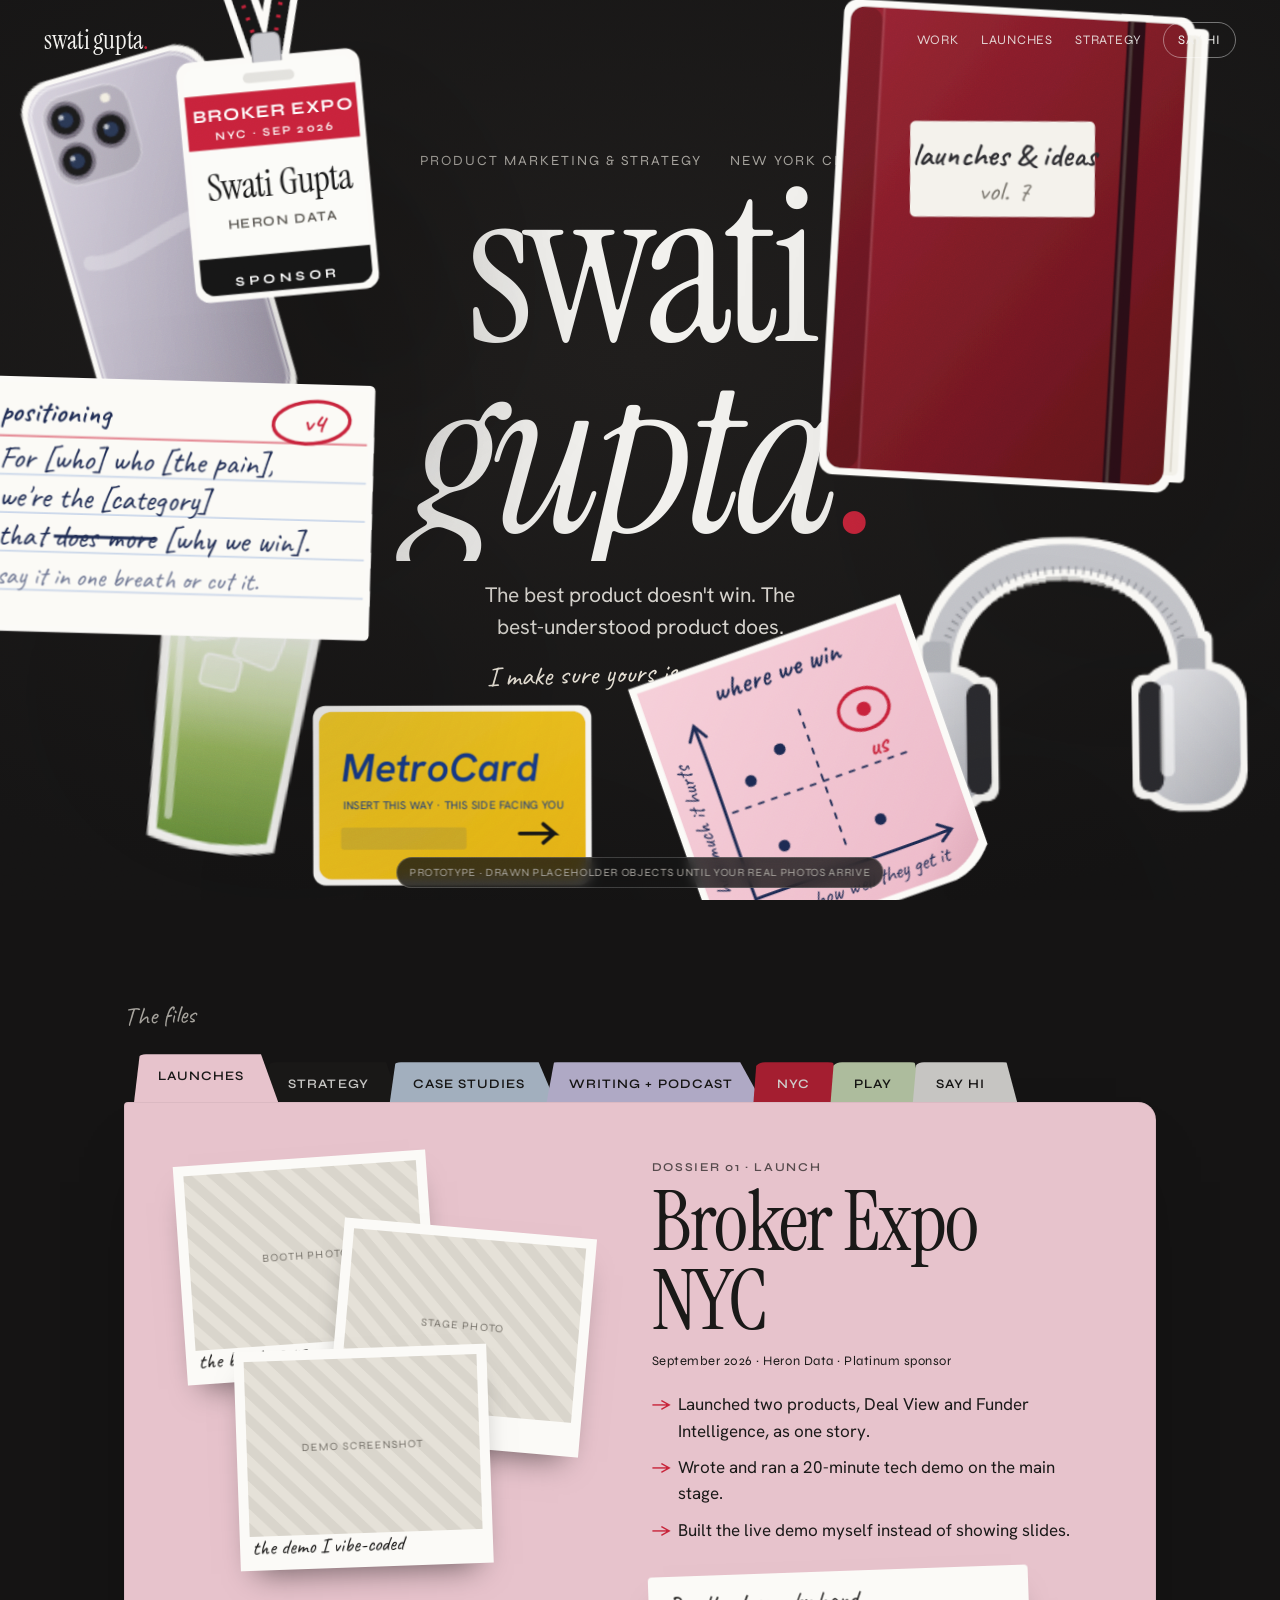
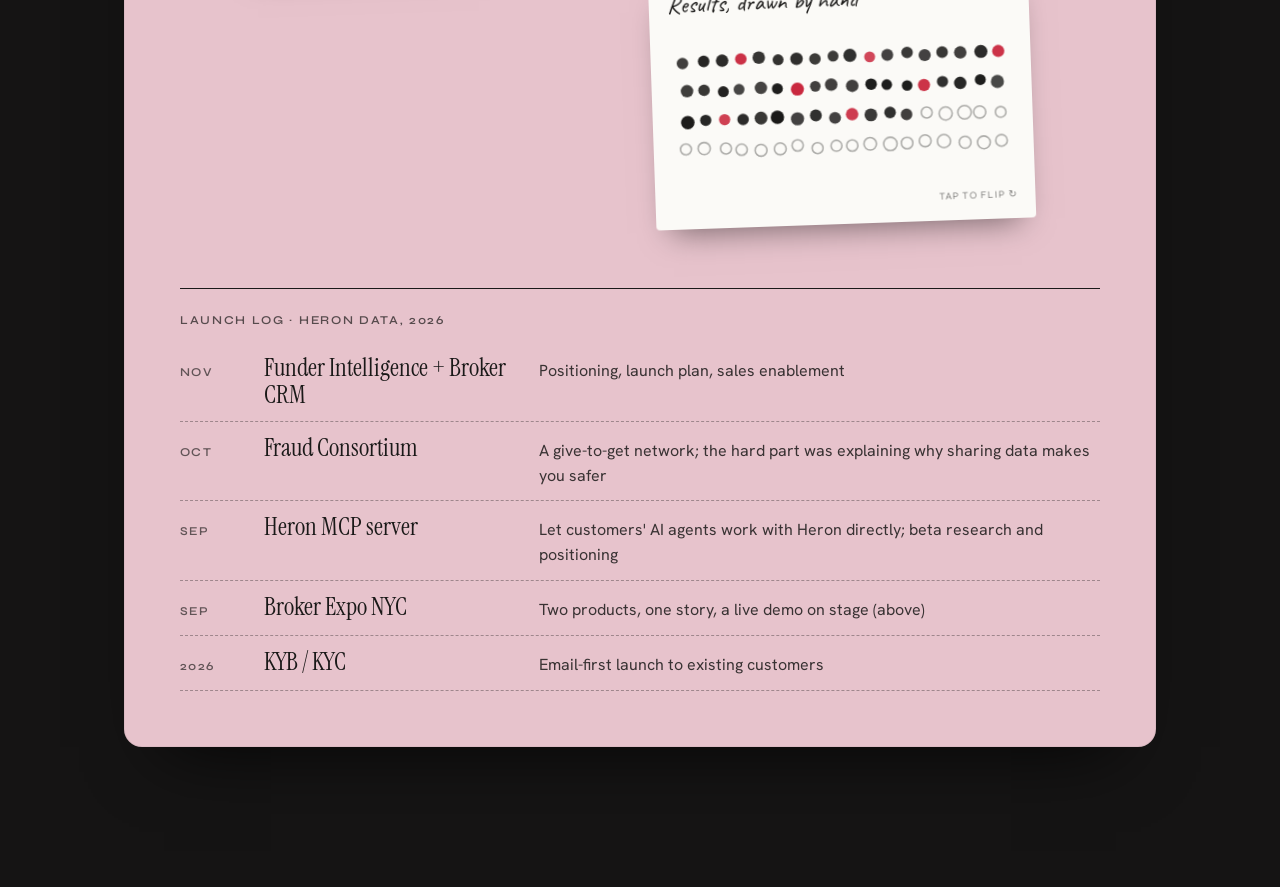
==== commit 08ddfc77: "Work: portfolio page (positioning, enablement, campaigns, growth) Co-Authored-By: Claude Opus 5.5 <n" ====
--- a/index.html
+++ b/index.html
@@ -28,6 +28,7 @@
 <header class="top">
   <a class="mark" href="#desk">swati gupta<span>.</span></a>
   <nav>
+    <a href="work.html">Work</a>
     <a href="#files" data-open="launches">Launches</a>
     <a href="#files" data-open="strategy">Strategy</a>
     <a href="#files" data-open="hi" class="pill">Say hi</a>
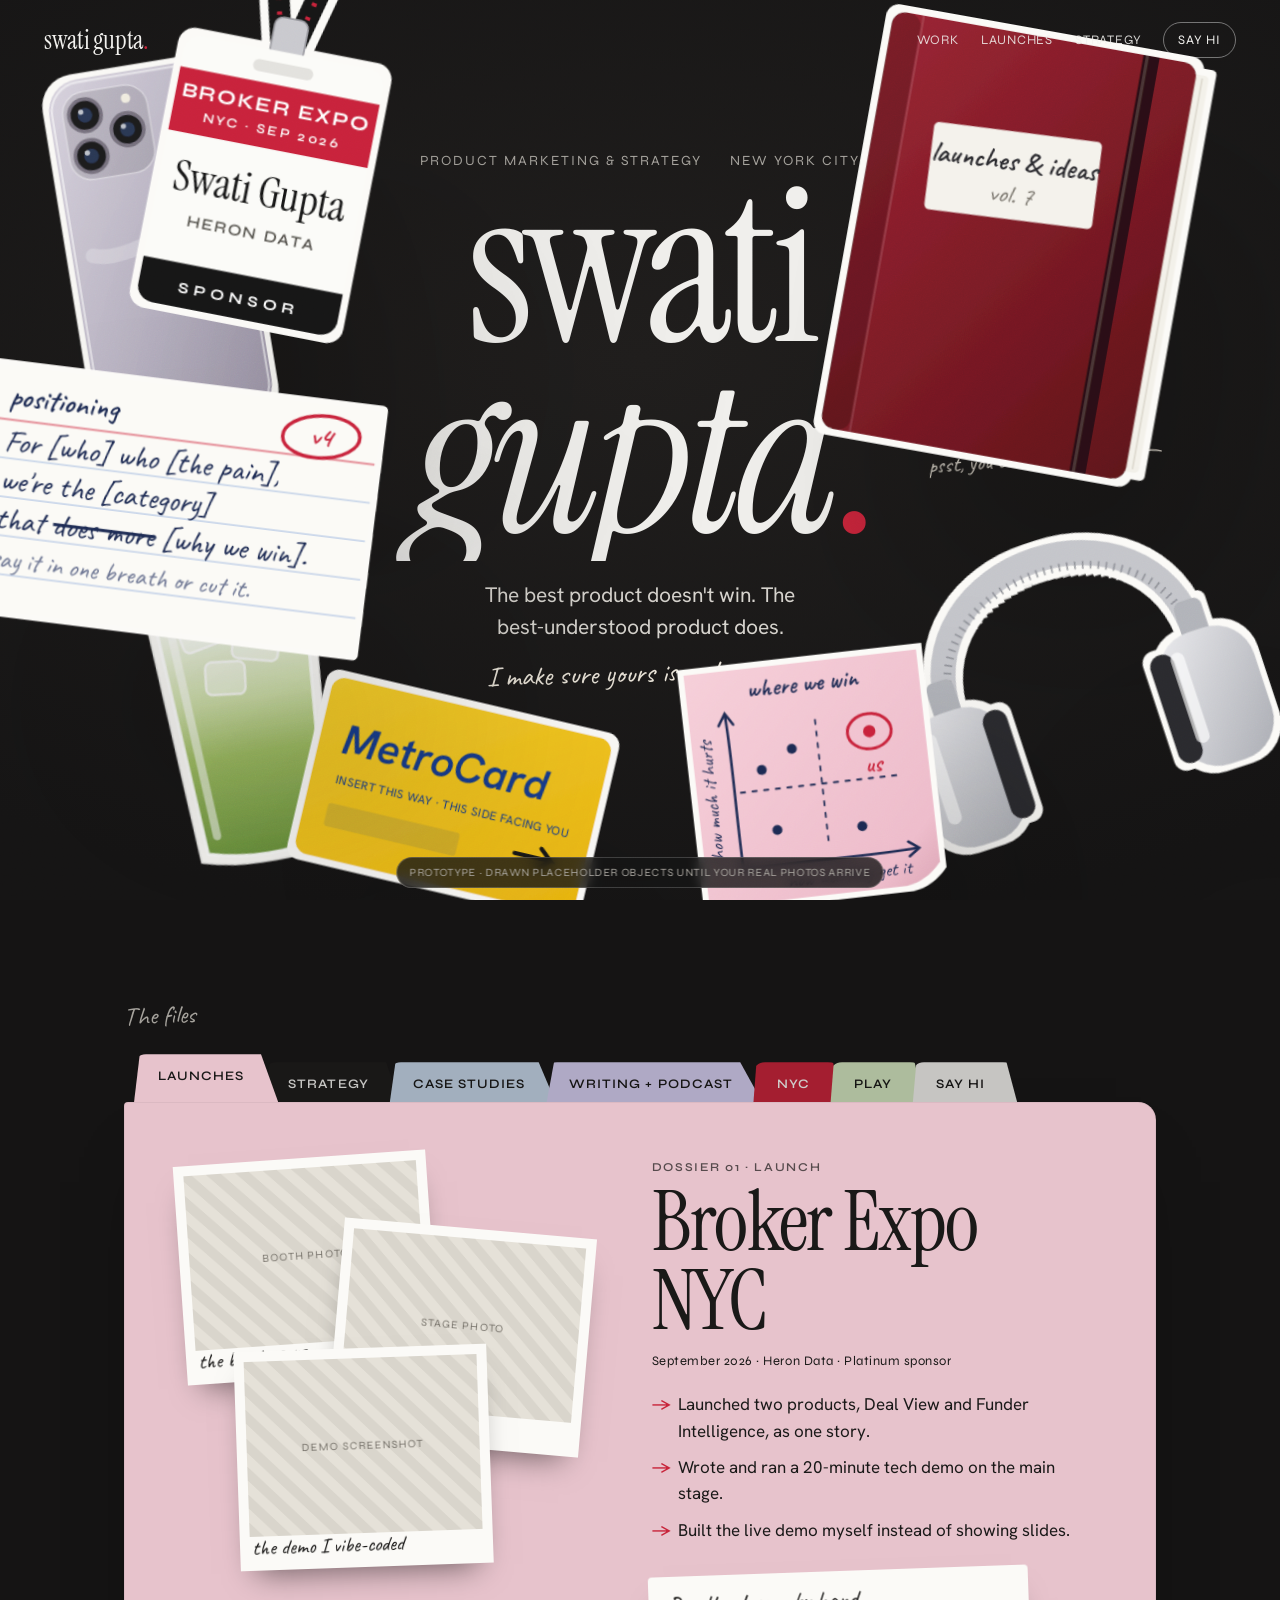
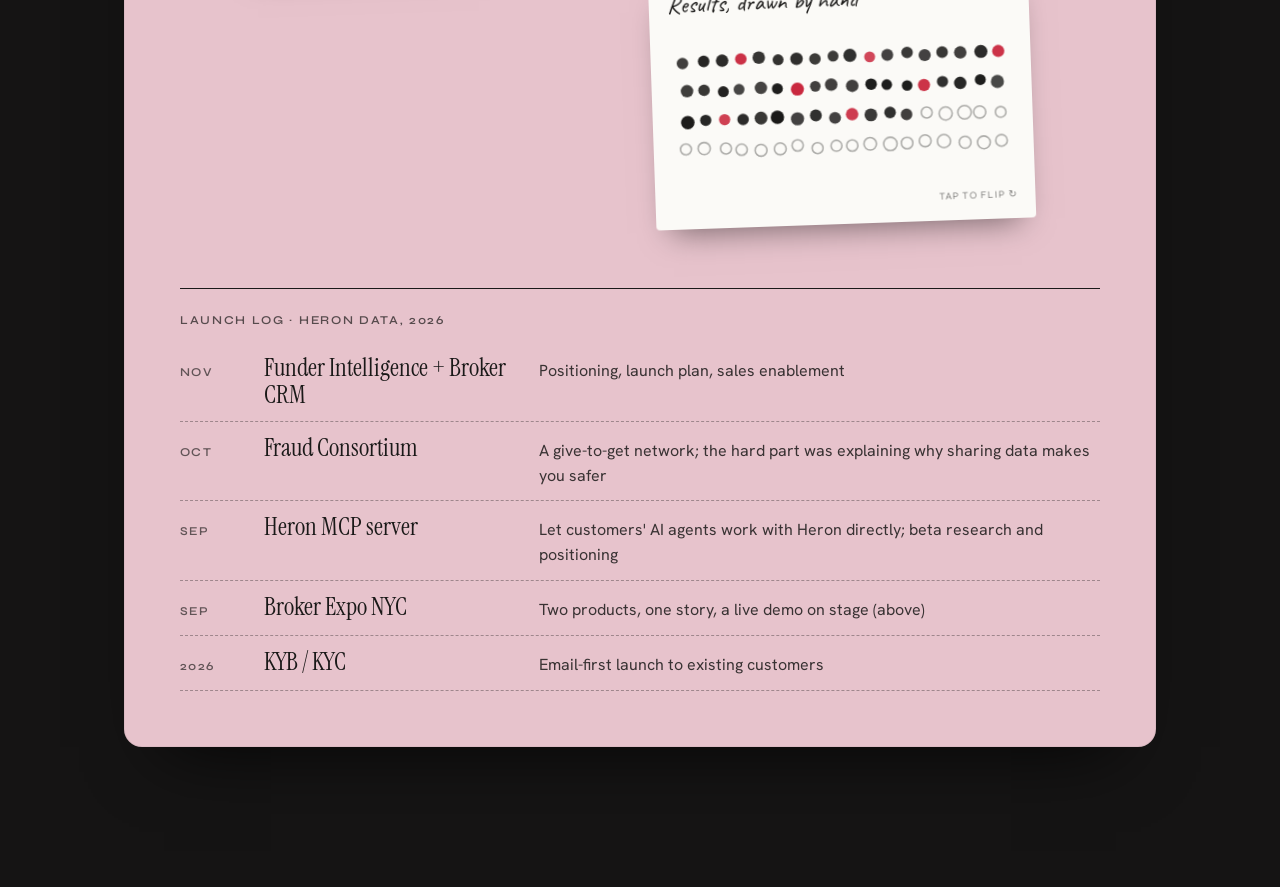
==== commit 744a30d0: "Clean URLs so the portfolio lives at /work Co-Authored-By: Claude Opus 5.5 <noreply@anthropic.com>" ====
--- a/index.html
+++ b/index.html
@@ -28,7 +28,7 @@
 <header class="top">
   <a class="mark" href="#desk">swati gupta<span>.</span></a>
   <nav>
-    <a href="work.html">Work</a>
+    <a href="/work">Work</a>
     <a href="#files" data-open="launches">Launches</a>
     <a href="#files" data-open="strategy">Strategy</a>
     <a href="#files" data-open="hi" class="pill">Say hi</a>
